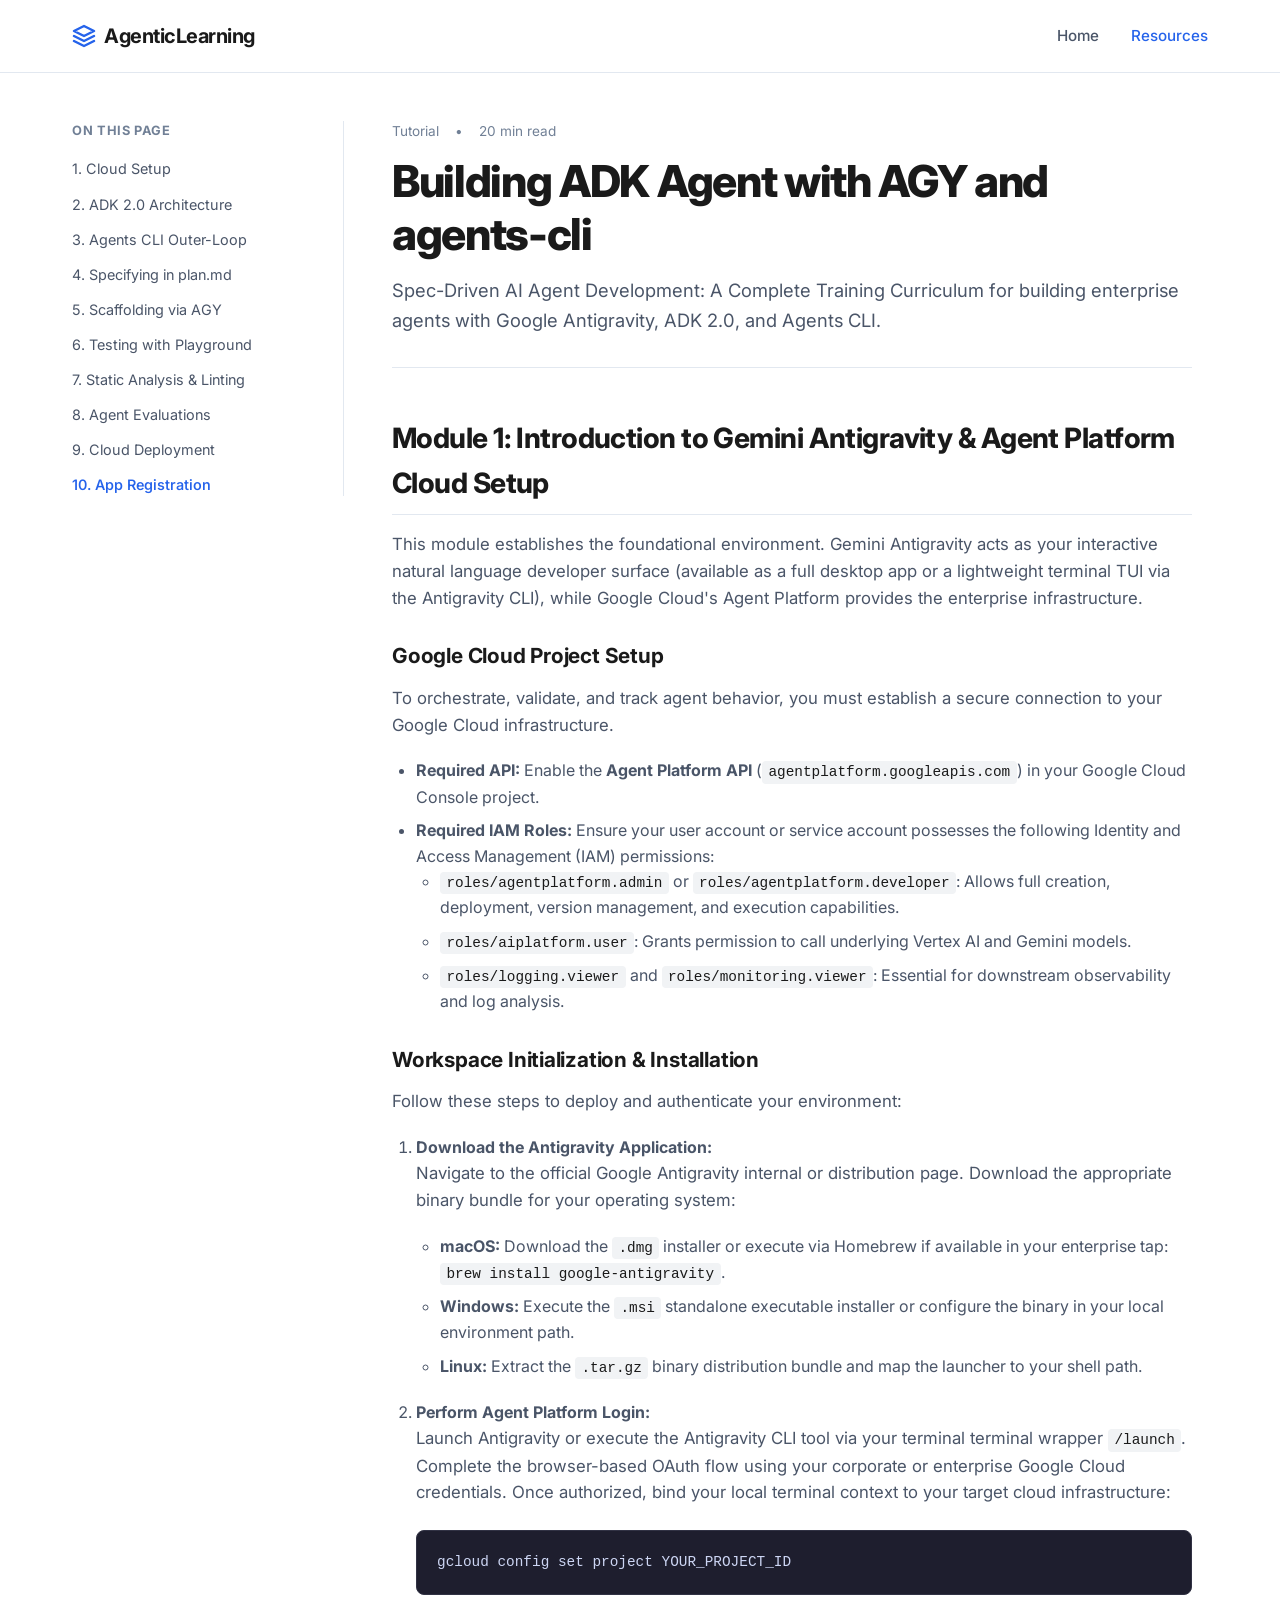
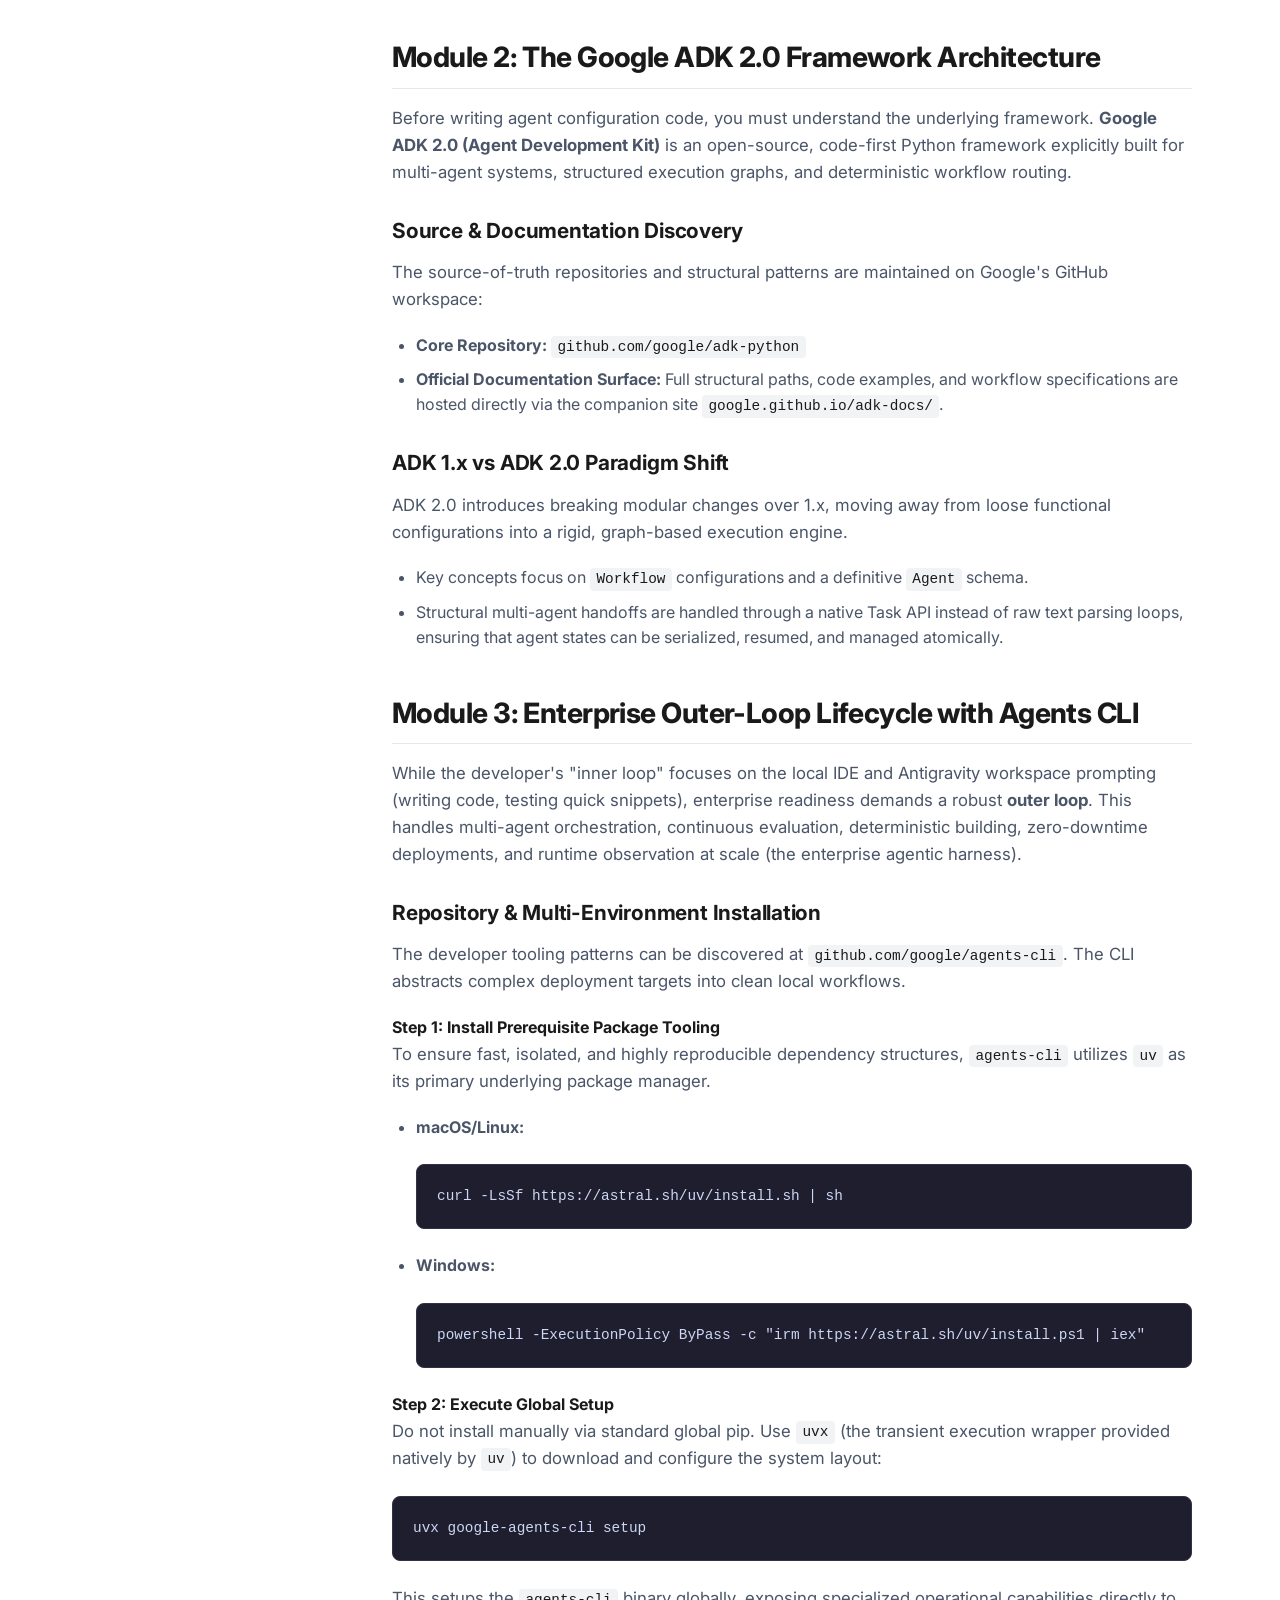
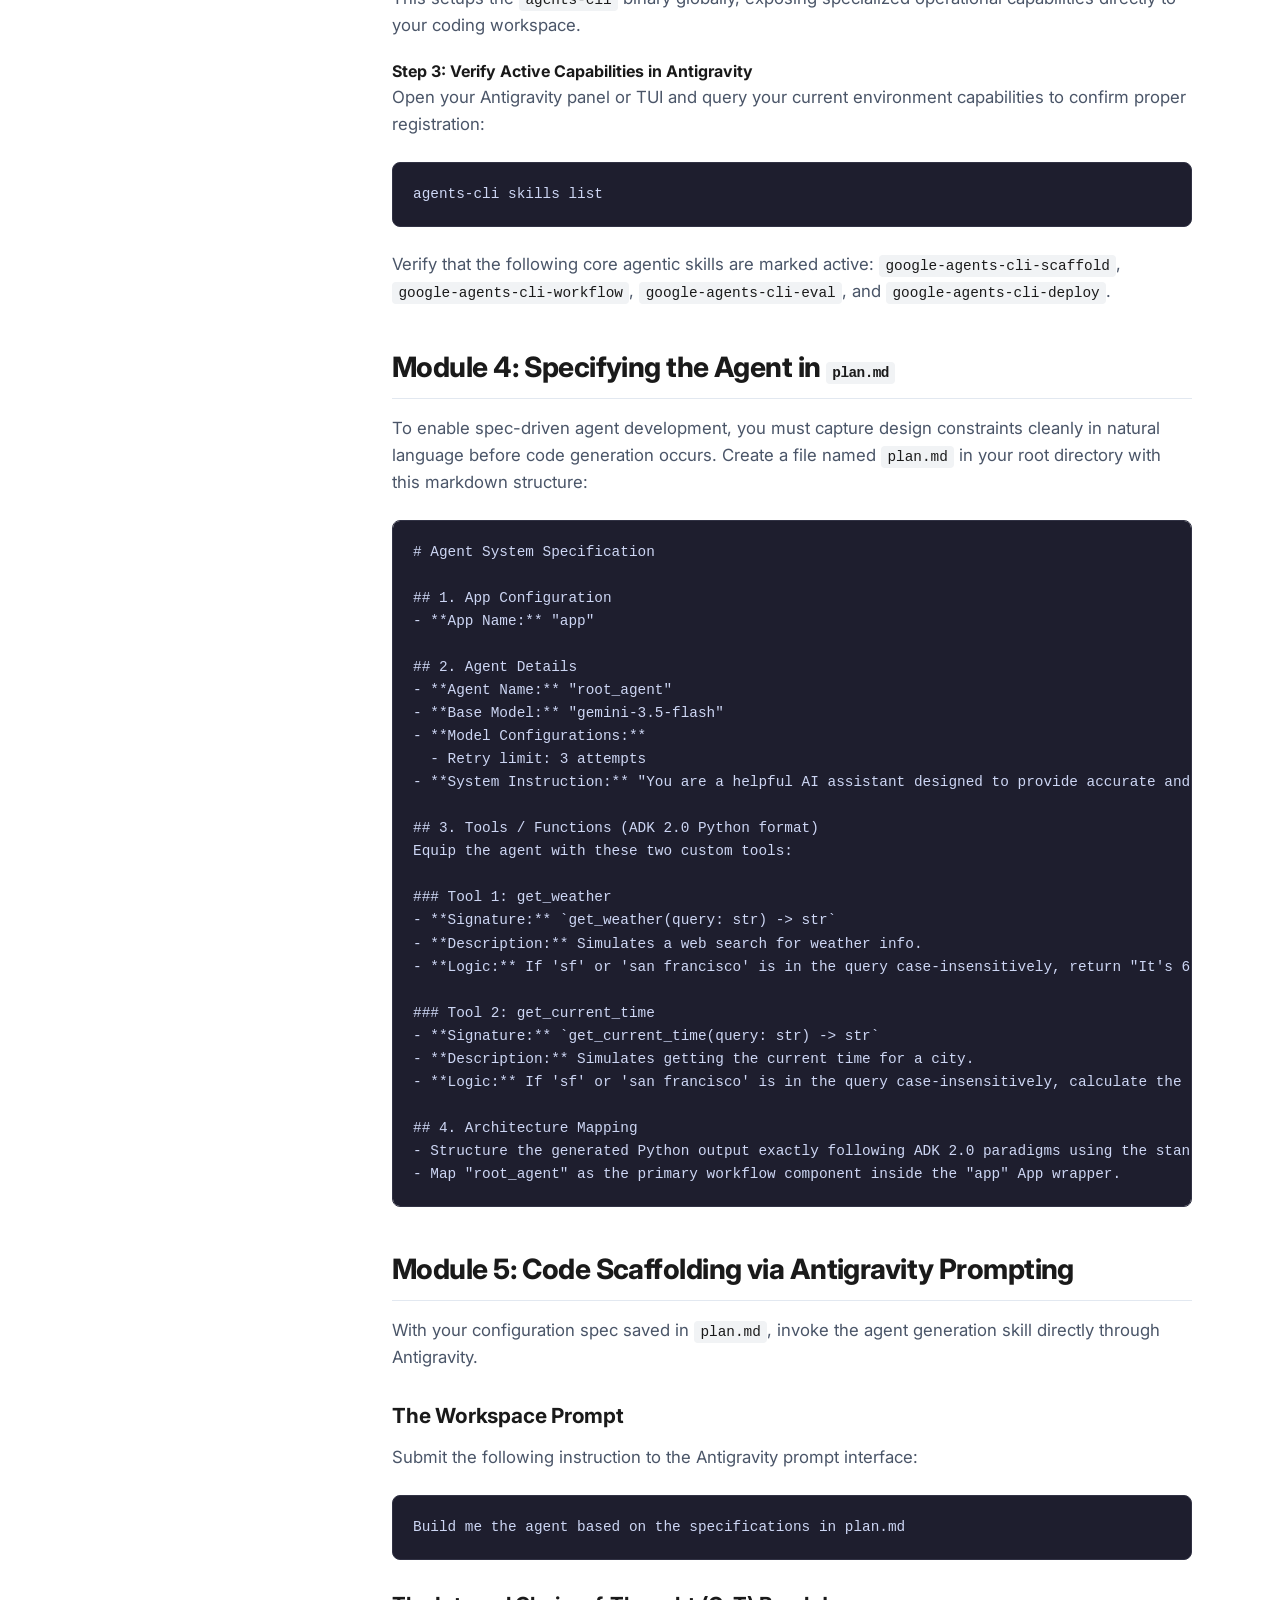
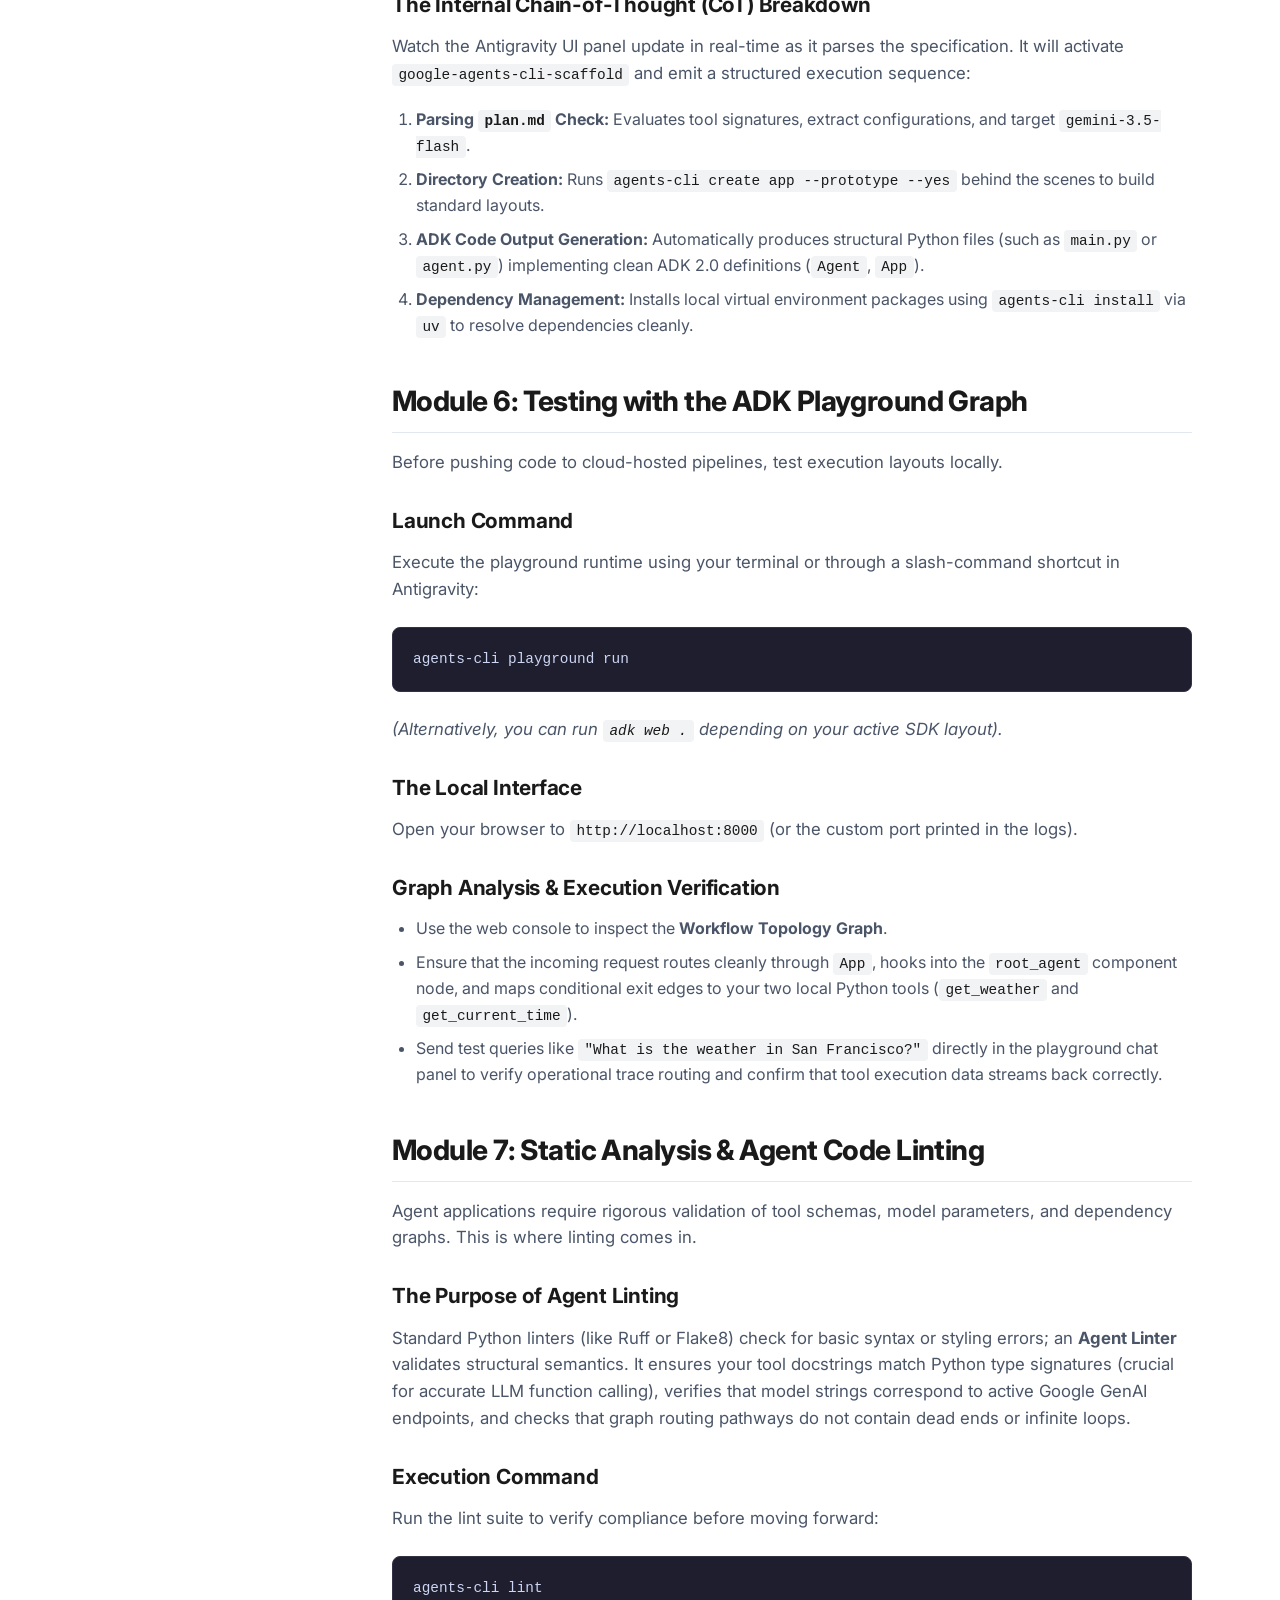
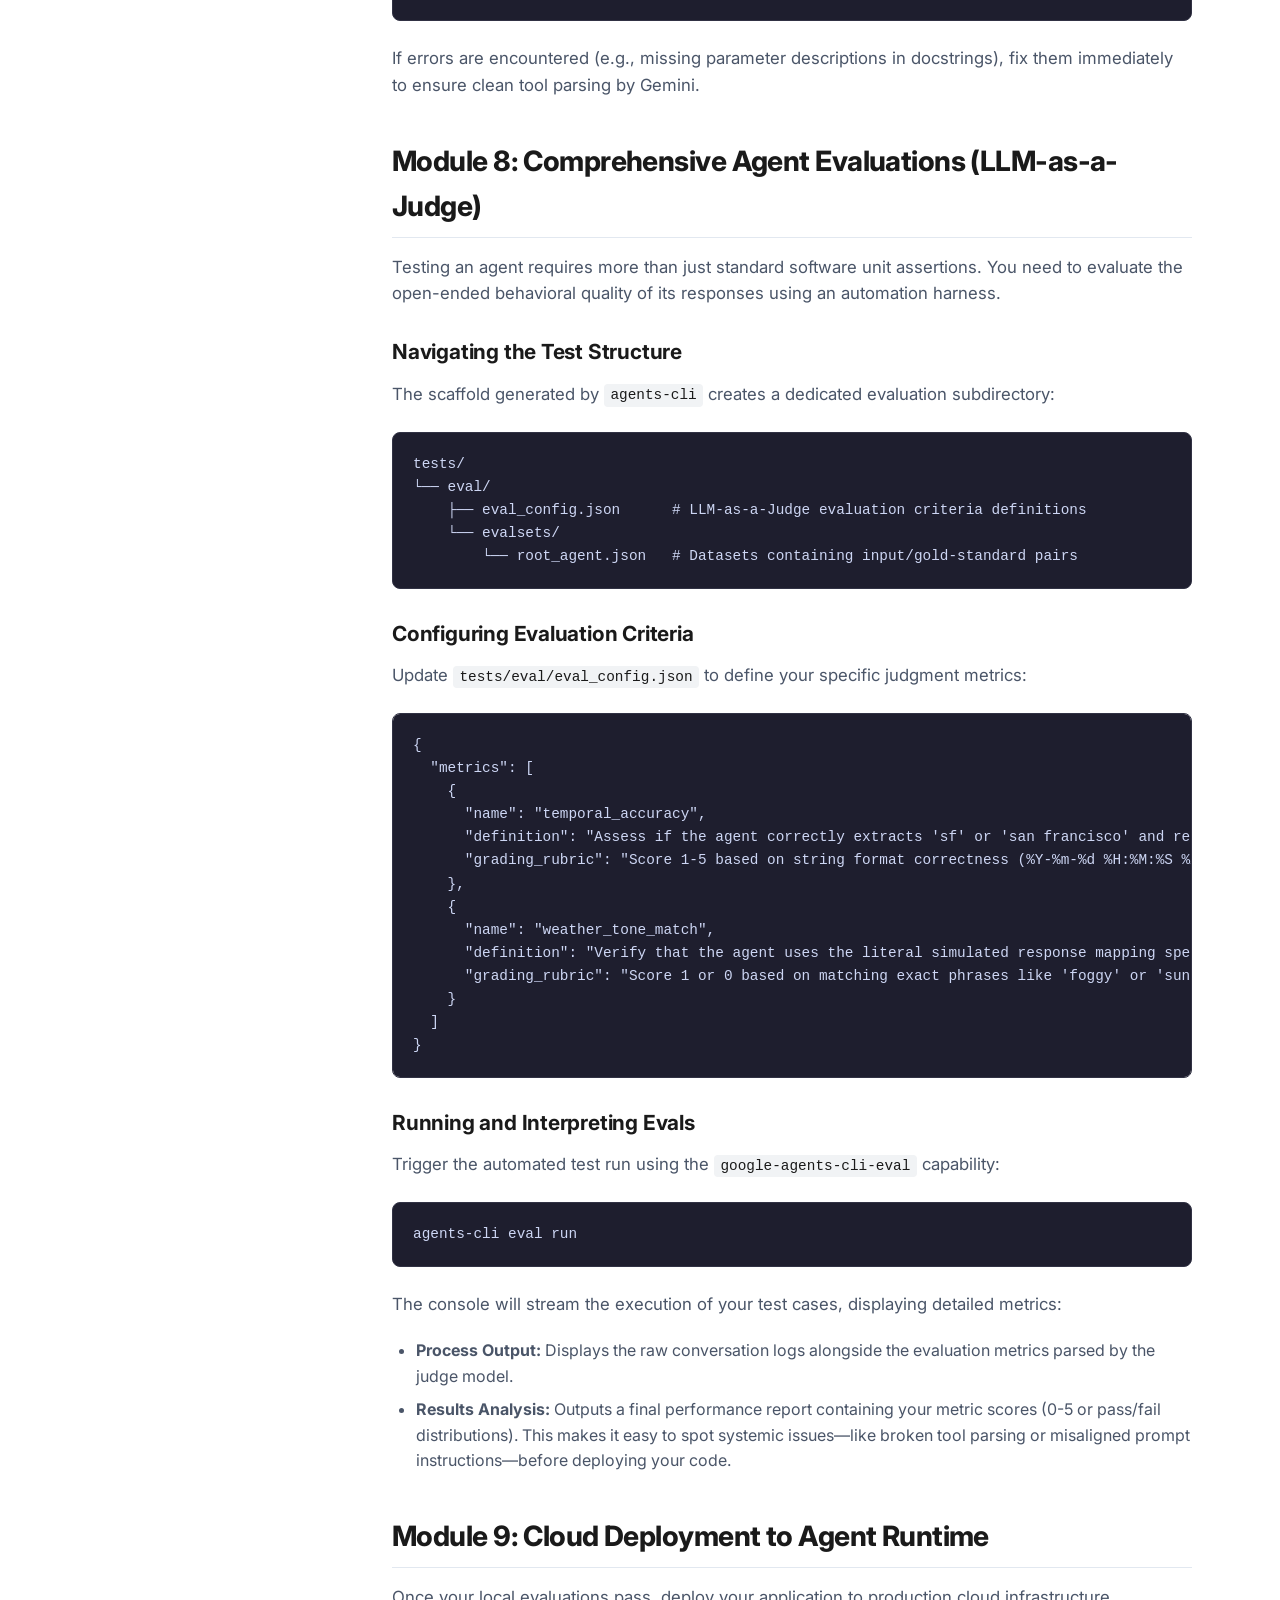
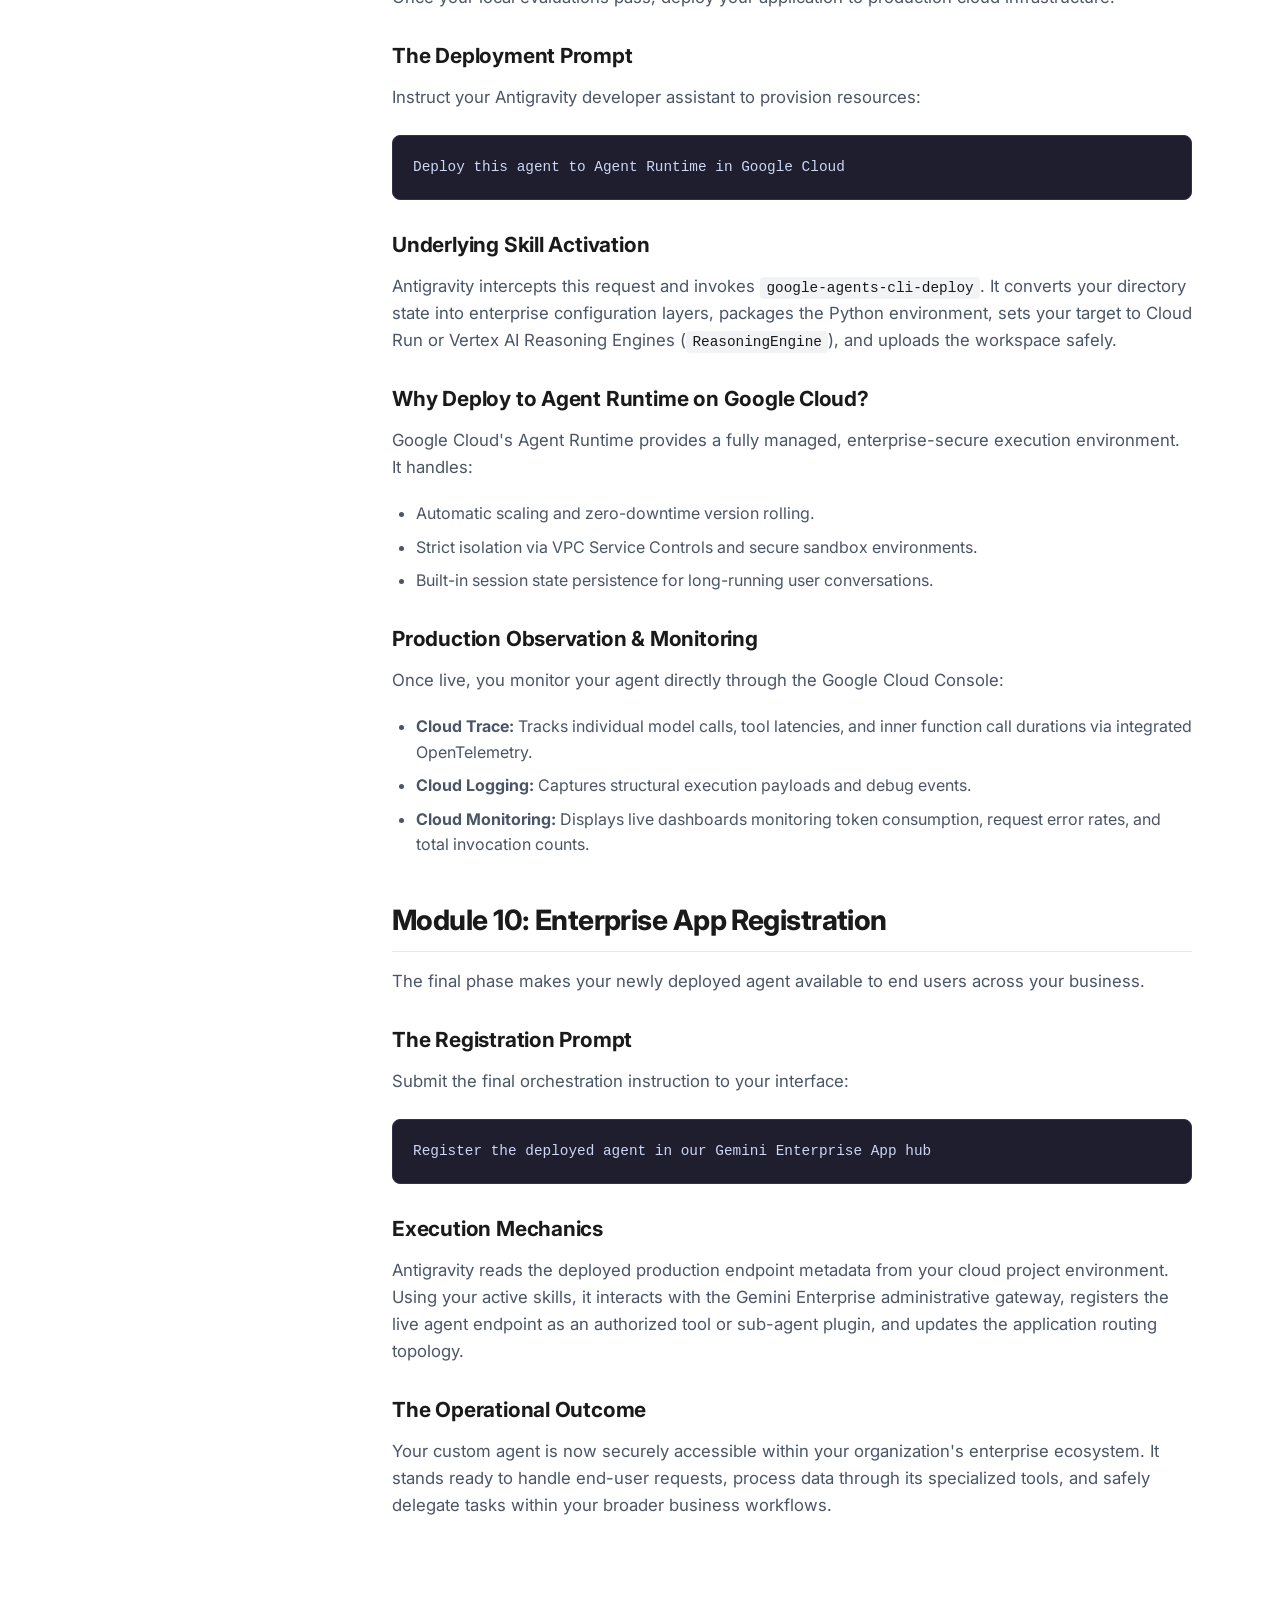
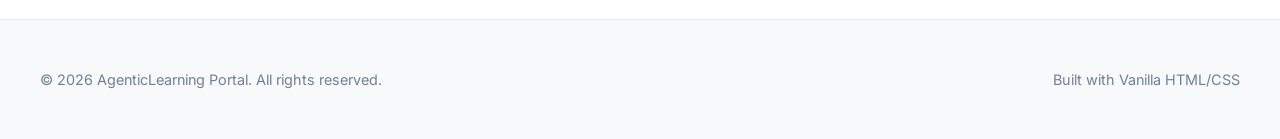
==== build-adk-agent-with-agy-and-agents-cli.html @ 2abc0bfd "Add Building ADK Agent tutorial resources and html page" ====
<!DOCTYPE html>
<html lang="en">
<head>
  <meta charset="UTF-8">
  <meta name="viewport" content="width=device-width, initial-scale=1.0">
  <title>Building ADK Agent with AGY and agents-cli | AgenticLearning</title>
  <meta name="description" content="A complete training curriculum on building enterprise agents with Google Antigravity, ADK 2.0, and Agents CLI.">
  
  <!-- Google Fonts: Inter -->
  <link rel="preconnect" href="https://fonts.googleapis.com">
  <link rel="preconnect" href="https://fonts.gstatic.com" crossorigin>
  <link href="https://fonts.googleapis.com/css2?family=Inter:wght@400;500;600;700;800&display=swap" rel="stylesheet">
  
  <!-- Custom CSS -->
  <link rel="stylesheet" href="style.css">
</head>
<body>

  <!-- Header / Navigation -->
  <header>
    <div class="nav-container">
      <a href="index.html" class="logo-link">
        <svg class="logo-icon" width="24" height="24" viewBox="0 0 24 24" fill="none" stroke="currentColor" stroke-width="2.5" stroke-linecap="round" stroke-linejoin="round">
          <polygon points="12 2 2 7 12 12 22 7 12 2"></polygon>
          <polyline points="2 17 12 22 22 17"></polyline>
          <polyline points="2 12 12 17 22 12"></polyline>
        </svg>
        <span>AgenticLearning</span>
      </a>
      <nav>
        <ul>
          <li><a href="index.html">Home</a></li>
          <li><a href="resources.html" class="active">Resources</a></li>
        </ul>
      </nav>
    </div>
  </header>

  <!-- Main Content -->
  <main>
    <div class="article-container">
      
      <!-- Table of Contents Sidebar -->
      <aside class="sidebar-toc">
        <div class="toc-title">On This Page</div>
        <ul>
          <li><a href="#module-1" class="active">1. Cloud Setup</a></li>
          <li><a href="#module-2">2. ADK 2.0 Architecture</a></li>
          <li><a href="#module-3">3. Agents CLI Outer-Loop</a></li>
          <li><a href="#module-4">4. Specifying in plan.md</a></li>
          <li><a href="#module-5">5. Scaffolding via AGY</a></li>
          <li><a href="#module-6">6. Testing with Playground</a></li>
          <li><a href="#module-7">7. Static Analysis & Linting</a></li>
          <li><a href="#module-8">8. Agent Evaluations</a></li>
          <li><a href="#module-9">9. Cloud Deployment</a></li>
          <li><a href="#module-10">10. App Registration</a></li>
        </ul>
      </aside>

      <!-- Article Content -->
      <article class="article-content">
        <header class="article-header">
          <div class="article-meta">
            <span>Tutorial</span>
            <span>&bull;</span>
            <span>20 min read</span>
          </div>
          <h1 class="article-title">Building ADK Agent with AGY and agents-cli</h1>
          <p class="article-desc">Spec-Driven AI Agent Development: A Complete Training Curriculum for building enterprise agents with Google Antigravity, ADK 2.0, and Agents CLI.</p>
        </header>

        <div class="article-body">
          <section id="module-1">
            <h2>Module 1: Introduction to Gemini Antigravity & Agent Platform Cloud Setup</h2>
            <p>This module establishes the foundational environment. Gemini Antigravity acts as your interactive natural language developer surface (available as a full desktop app or a lightweight terminal TUI via the Antigravity CLI), while Google Cloud's Agent Platform provides the enterprise infrastructure.</p>

            <h3>Google Cloud Project Setup</h3>
            <p>To orchestrate, validate, and track agent behavior, you must establish a secure connection to your Google Cloud infrastructure.</p>
            <ul>
              <li><strong>Required API:</strong> Enable the <strong>Agent Platform API</strong> (<code>agentplatform.googleapis.com</code>) in your Google Cloud Console project.</li>
              <li><strong>Required IAM Roles:</strong> Ensure your user account or service account possesses the following Identity and Access Management (IAM) permissions:
                <ul>
                  <li><code>roles/agentplatform.admin</code> or <code>roles/agentplatform.developer</code>: Allows full creation, deployment, version management, and execution capabilities.</li>
                  <li><code>roles/aiplatform.user</code>: Grants permission to call underlying Vertex AI and Gemini models.</li>
                  <li><code>roles/logging.viewer</code> and <code>roles/monitoring.viewer</code>: Essential for downstream observability and log analysis.</li>
                </ul>
              </li>
            </ul>

            <h3>Workspace Initialization & Installation</h3>
            <p>Follow these steps to deploy and authenticate your environment:</p>
            <ol>
              <li>
                <strong>Download the Antigravity Application:</strong>
                <p>Navigate to the official Google Antigravity internal or distribution page. Download the appropriate binary bundle for your operating system:</p>
                <ul>
                  <li><strong>macOS:</strong> Download the <code>.dmg</code> installer or execute via Homebrew if available in your enterprise tap: <code>brew install google-antigravity</code>.</li>
                  <li><strong>Windows:</strong> Execute the <code>.msi</code> standalone executable installer or configure the binary in your local environment path.</li>
                  <li><strong>Linux:</strong> Extract the <code>.tar.gz</code> binary distribution bundle and map the launcher to your shell path.</li>
                </ul>
              </li>
              <li>
                <strong>Perform Agent Platform Login:</strong>
                <p>Launch Antigravity or execute the Antigravity CLI tool via your terminal terminal wrapper <code>/launch</code>. Complete the browser-based OAuth flow using your corporate or enterprise Google Cloud credentials. Once authorized, bind your local terminal context to your target cloud infrastructure:</p>
                <pre><code>gcloud config set project YOUR_PROJECT_ID</code></pre>
              </li>
            </ol>
          </section>

          <section id="module-2">
            <h2>Module 2: The Google ADK 2.0 Framework Architecture</h2>
            <p>Before writing agent configuration code, you must understand the underlying framework. <strong>Google ADK 2.0 (Agent Development Kit)</strong> is an open-source, code-first Python framework explicitly built for multi-agent systems, structured execution graphs, and deterministic workflow routing.</p>

            <h3>Source & Documentation Discovery</h3>
            <p>The source-of-truth repositories and structural patterns are maintained on Google's GitHub workspace:</p>
            <ul>
              <li><strong>Core Repository:</strong> <code>github.com/google/adk-python</code></li>
              <li><strong>Official Documentation Surface:</strong> Full structural paths, code examples, and workflow specifications are hosted directly via the companion site <code>google.github.io/adk-docs/</code>.</li>
            </ul>

            <h3>ADK 1.x vs ADK 2.0 Paradigm Shift</h3>
            <p>ADK 2.0 introduces breaking modular changes over 1.x, moving away from loose functional configurations into a rigid, graph-based execution engine.</p>
            <ul>
              <li>Key concepts focus on <code>Workflow</code> configurations and a definitive <code>Agent</code> schema.</li>
              <li>Structural multi-agent handoffs are handled through a native Task API instead of raw text parsing loops, ensuring that agent states can be serialized, resumed, and managed atomically.</li>
            </ul>
          </section>

          <section id="module-3">
            <h2>Module 3: Enterprise Outer-Loop Lifecycle with Agents CLI</h2>
            <p>While the developer's "inner loop" focuses on the local IDE and Antigravity workspace prompting (writing code, testing quick snippets), enterprise readiness demands a robust <strong>outer loop</strong>. This handles multi-agent orchestration, continuous evaluation, deterministic building, zero-downtime deployments, and runtime observation at scale (the enterprise agentic harness).</p>

            <h3>Repository & Multi-Environment Installation</h3>
            <p>The developer tooling patterns can be discovered at <code>github.com/google/agents-cli</code>. The CLI abstracts complex deployment targets into clean local workflows.</p>

            <h4>Step 1: Install Prerequisite Package Tooling</h4>
            <p>To ensure fast, isolated, and highly reproducible dependency structures, <code>agents-cli</code> utilizes <code>uv</code> as its primary underlying package manager.</p>
            <ul>
              <li>
                <strong>macOS/Linux:</strong>
                <pre><code>curl -LsSf https://astral.sh/uv/install.sh | sh</code></pre>
              </li>
              <li>
                <strong>Windows:</strong>
                <pre><code>powershell -ExecutionPolicy ByPass -c "irm https://astral.sh/uv/install.ps1 | iex"</code></pre>
              </li>
            </ul>

            <h4>Step 2: Execute Global Setup</h4>
            <p>Do not install manually via standard global pip. Use <code>uvx</code> (the transient execution wrapper provided natively by <code>uv</code>) to download and configure the system layout:</p>
            <pre><code>uvx google-agents-cli setup</code></pre>
            <p>This setups the <code>agents-cli</code> binary globally, exposing specialized operational capabilities directly to your coding workspace.</p>

            <h4>Step 3: Verify Active Capabilities in Antigravity</h4>
            <p>Open your Antigravity panel or TUI and query your current environment capabilities to confirm proper registration:</p>
            <pre><code>agents-cli skills list</code></pre>
            <p>Verify that the following core agentic skills are marked active: <code>google-agents-cli-scaffold</code>, <code>google-agents-cli-workflow</code>, <code>google-agents-cli-eval</code>, and <code>google-agents-cli-deploy</code>.</p>
          </section>

          <section id="module-4">
            <h2>Module 4: Specifying the Agent in <code>plan.md</code></h2>
            <p>To enable spec-driven agent development, you must capture design constraints cleanly in natural language before code generation occurs. Create a file named <code>plan.md</code> in your root directory with this markdown structure:</p>

            <pre><code># Agent System Specification

## 1. App Configuration
- **App Name:** "app"

## 2. Agent Details
- **Agent Name:** "root_agent"
- **Base Model:** "gemini-3.5-flash"
- **Model Configurations:** 
  - Retry limit: 3 attempts
- **System Instruction:** "You are a helpful AI assistant designed to provide accurate and useful information."

## 3. Tools / Functions (ADK 2.0 Python format)
Equip the agent with these two custom tools:

### Tool 1: get_weather
- **Signature:** `get_weather(query: str) -> str`
- **Description:** Simulates a web search for weather info.
- **Logic:** If 'sf' or 'san francisco' is in the query case-insensitively, return "It's 60 degrees and foggy.", otherwise return "It's 90 degrees and sunny."

### Tool 2: get_current_time
- **Signature:** `get_current_time(query: str) -> str`
- **Description:** Simulates getting the current time for a city.
- **Logic:** If 'sf' or 'san francisco' is in the query case-insensitively, calculate the current time using the 'America/Los_Angeles' timezone and format it as '%Y-%m-%d %H:%M:%S %Z%z'. Otherwise, return "Sorry, I don't have timezone information for query: {query}."

## 4. Architecture Mapping
- Structure the generated Python output exactly following ADK 2.0 paradigms using the standard `from google.adk import Agent, App` structure.
- Map "root_agent" as the primary workflow component inside the "app" App wrapper.</code></pre>
          </section>

          <section id="module-5">
            <h2>Module 5: Code Scaffolding via Antigravity Prompting</h2>
            <p>With your configuration spec saved in <code>plan.md</code>, invoke the agent generation skill directly through Antigravity.</p>

            <h3>The Workspace Prompt</h3>
            <p>Submit the following instruction to the Antigravity prompt interface:</p>
            <pre><code>Build me the agent based on the specifications in plan.md</code></pre>

            <h3>The Internal Chain-of-Thought (CoT) Breakdown</h3>
            <p>Watch the Antigravity UI panel update in real-time as it parses the specification. It will activate <code>google-agents-cli-scaffold</code> and emit a structured execution sequence:</p>
            <ol>
              <li><strong>Parsing <code>plan.md</code> Check:</strong> Evaluates tool signatures, extract configurations, and target <code>gemini-3.5-flash</code>.</li>
              <li><strong>Directory Creation:</strong> Runs <code>agents-cli create app --prototype --yes</code> behind the scenes to build standard layouts.</li>
              <li><strong>ADK Code Output Generation:</strong> Automatically produces structural Python files (such as <code>main.py</code> or <code>agent.py</code>) implementing clean ADK 2.0 definitions (<code>Agent</code>, <code>App</code>).</li>
              <li><strong>Dependency Management:</strong> Installs local virtual environment packages using <code>agents-cli install</code> via <code>uv</code> to resolve dependencies cleanly.</li>
            </ol>
          </section>

          <section id="module-6">
            <h2>Module 6: Testing with the ADK Playground Graph</h2>
            <p>Before pushing code to cloud-hosted pipelines, test execution layouts locally.</p>

            <h3>Launch Command</h3>
            <p>Execute the playground runtime using your terminal or through a slash-command shortcut in Antigravity:</p>
            <pre><code>agents-cli playground run</code></pre>
            <p><em>(Alternatively, you can run <code>adk web .</code> depending on your active SDK layout).</em></p>

            <h3>The Local Interface</h3>
            <p>Open your browser to <code>http://localhost:8000</code> (or the custom port printed in the logs).</p>

            <h3>Graph Analysis & Execution Verification</h3>
            <ul>
              <li>Use the web console to inspect the <strong>Workflow Topology Graph</strong>.</li>
              <li>Ensure that the incoming request routes cleanly through <code>App</code>, hooks into the <code>root_agent</code> component node, and maps conditional exit edges to your two local Python tools (<code>get_weather</code> and <code>get_current_time</code>).</li>
              <li>Send test queries like <code>"What is the weather in San Francisco?"</code> directly in the playground chat panel to verify operational trace routing and confirm that tool execution data streams back correctly.</li>
            </ul>
          </section>

          <section id="module-7">
            <h2>Module 7: Static Analysis & Agent Code Linting</h2>
            <p>Agent applications require rigorous validation of tool schemas, model parameters, and dependency graphs. This is where linting comes in.</p>

            <h3>The Purpose of Agent Linting</h3>
            <p>Standard Python linters (like Ruff or Flake8) check for basic syntax or styling errors; an <strong>Agent Linter</strong> validates structural semantics. It ensures your tool docstrings match Python type signatures (crucial for accurate LLM function calling), verifies that model strings correspond to active Google GenAI endpoints, and checks that graph routing pathways do not contain dead ends or infinite loops.</p>

            <h3>Execution Command</h3>
            <p>Run the lint suite to verify compliance before moving forward:</p>
            <pre><code>agents-cli lint</code></pre>
            <p>If errors are encountered (e.g., missing parameter descriptions in docstrings), fix them immediately to ensure clean tool parsing by Gemini.</p>
          </section>

          <section id="module-8">
            <h2>Module 8: Comprehensive Agent Evaluations (LLM-as-a-Judge)</h2>
            <p>Testing an agent requires more than just standard software unit assertions. You need to evaluate the open-ended behavioral quality of its responses using an automation harness.</p>

            <h3>Navigating the Test Structure</h3>
            <p>The scaffold generated by <code>agents-cli</code> creates a dedicated evaluation subdirectory:</p>
            <pre><code>tests/
└── eval/
    ├── eval_config.json      # LLM-as-a-Judge evaluation criteria definitions
    └── evalsets/
        └── root_agent.json   # Datasets containing input/gold-standard pairs</code></pre>

            <h3>Configuring Evaluation Criteria</h3>
            <p>Update <code>tests/eval/eval_config.json</code> to define your specific judgment metrics:</p>
            <pre><code>{
  "metrics": [
    {
      "name": "temporal_accuracy",
      "definition": "Assess if the agent correctly extracts 'sf' or 'san francisco' and responds with the formatted timestamp containing PST/PDT indicators.",
      "grading_rubric": "Score 1-5 based on string format correctness (%Y-%m-%d %H:%M:%S %Z%z)."
    },
    {
      "name": "weather_tone_match",
      "definition": "Verify that the agent uses the literal simulated response mapping specified in the rules without hallucinating complex external forecasts.",
      "grading_rubric": "Score 1 or 0 based on matching exact phrases like 'foggy' or 'sunny'."
    }
  ]
}</code></pre>

            <h3>Running and Interpreting Evals</h3>
            <p>Trigger the automated test run using the <code>google-agents-cli-eval</code> capability:</p>
            <pre><code>agents-cli eval run</code></pre>
            <p>The console will stream the execution of your test cases, displaying detailed metrics:</p>
            <ul>
              <li><strong>Process Output:</strong> Displays the raw conversation logs alongside the evaluation metrics parsed by the judge model.</li>
              <li><strong>Results Analysis:</strong> Outputs a final performance report containing your metric scores (0-5 or pass/fail distributions). This makes it easy to spot systemic issues—like broken tool parsing or misaligned prompt instructions—before deploying your code.</li>
            </ul>
          </section>

          <section id="module-9">
            <h2>Module 9: Cloud Deployment to Agent Runtime</h2>
            <p>Once your local evaluations pass, deploy your application to production cloud infrastructure.</p>

            <h3>The Deployment Prompt</h3>
            <p>Instruct your Antigravity developer assistant to provision resources:</p>
            <pre><code>Deploy this agent to Agent Runtime in Google Cloud</code></pre>

            <h3>Underlying Skill Activation</h3>
            <p>Antigravity intercepts this request and invokes <code>google-agents-cli-deploy</code>. It converts your directory state into enterprise configuration layers, packages the Python environment, sets your target to Cloud Run or Vertex AI Reasoning Engines (<code>ReasoningEngine</code>), and uploads the workspace safely.</p>

            <h3>Why Deploy to Agent Runtime on Google Cloud?</h3>
            <p>Google Cloud's Agent Runtime provides a fully managed, enterprise-secure execution environment. It handles:</p>
            <ul>
              <li>Automatic scaling and zero-downtime version rolling.</li>
              <li>Strict isolation via VPC Service Controls and secure sandbox environments.</li>
              <li>Built-in session state persistence for long-running user conversations.</li>
            </ul>

            <h3>Production Observation & Monitoring</h3>
            <p>Once live, you monitor your agent directly through the Google Cloud Console:</p>
            <ul>
              <li><strong>Cloud Trace:</strong> Tracks individual model calls, tool latencies, and inner function call durations via integrated OpenTelemetry.</li>
              <li><strong>Cloud Logging:</strong> Captures structural execution payloads and debug events.</li>
              <li><strong>Cloud Monitoring:</strong> Displays live dashboards monitoring token consumption, request error rates, and total invocation counts.</li>
            </ul>
          </section>

          <section id="module-10">
            <h2>Module 10: Enterprise App Registration</h2>
            <p>The final phase makes your newly deployed agent available to end users across your business.</p>

            <h3>The Registration Prompt</h3>
            <p>Submit the final orchestration instruction to your interface:</p>
            <pre><code>Register the deployed agent in our Gemini Enterprise App hub</code></pre>

            <h3>Execution Mechanics</h3>
            <p>Antigravity reads the deployed production endpoint metadata from your cloud project environment. Using your active skills, it interacts with the Gemini Enterprise administrative gateway, registers the live agent endpoint as an authorized tool or sub-agent plugin, and updates the application routing topology.</p>

            <h3>The Operational Outcome</h3>
            <p>Your custom agent is now securely accessible within your organization's enterprise ecosystem. It stands ready to handle end-user requests, process data through its specialized tools, and safely delegate tasks within your broader business workflows.</p>
          </section>
        </div>
      </article>

    </div>
  </main>

  <!-- Footer -->
  <footer>
    <div class="footer-container">
      <p>&copy; 2026 AgenticLearning Portal. All rights reserved.</p>
      <p>Built with Vanilla HTML/CSS</p>
    </div>
  </footer>

  <script>
    // Simple active link tracker for TOC
    window.addEventListener('DOMContentLoaded', () => {
      const observer = new IntersectionObserver(entries => {
        entries.forEach(entry => {
          const id = entry.target.getAttribute('id');
          if (entry.intersectionRatio > 0) {
            document.querySelectorAll('.sidebar-toc a').forEach(a => {
              a.classList.remove('active');
            });
            const activeLink = document.querySelector(`.sidebar-toc a[href="#${id}"]`);
            if (activeLink) activeLink.classList.add('active');
          }
        });
      }, {
        rootMargin: '-20% 0px -60% 0px'
      });

      // Track all sections that have an id
      document.querySelectorAll('.article-body section').forEach(section => {
        observer.observe(section);
      });
    });
  </script>

</body>
</html>
---- style.css ----
/* Reset and variables */
:root {
  --font-family: 'Inter', system-ui, -apple-system, BlinkMacSystemFont, "Segoe UI", Roboto, "Helvetica Neue", Arial, sans-serif;
  --bg-primary: #ffffff;
  --bg-secondary: #f8f9fa;
  --bg-tertiary: #f1f3f5;
  --text-primary: #1a1a1a;
  --text-secondary: #4a5568;
  --text-muted: #718096;
  --accent-color: #2563eb;
  --accent-hover: #1d4ed8;
  --border-color: #e2e8f0;
  --border-dark: #cbd5e1;
  --shadow-sm: 0 1px 2px 0 rgba(0, 0, 0, 0.05);
  --shadow-md: 0 4px 6px -1px rgba(0, 0, 0, 0.1), 0 2px 4px -1px rgba(0, 0, 0, 0.06);
  --max-width: 1200px;
  --border-radius: 8px;
  --transition: all 0.2s cubic-bezier(0.4, 0, 0.2, 1);
}

* {
  box-sizing: border-box;
  margin: 0;
  padding: 0;
}

body {
  font-family: var(--font-family);
  background-color: var(--bg-primary);
  color: var(--text-primary);
  line-height: 1.6;
  -webkit-font-smoothing: antialiased;
  -moz-osx-font-smoothing: grayscale;
}

/* Layout */
header {
  border-bottom: 1px solid var(--border-color);
  position: sticky;
  top: 0;
  background-color: rgba(255, 255, 255, 0.9);
  backdrop-filter: blur(8px);
  z-index: 100;
}

.nav-container {
  max-width: var(--max-width);
  margin: 0 auto;
  padding: 1.25rem 2rem;
  display: flex;
  justify-content: space-between;
  align-items: center;
}

.logo-link {
  font-weight: 700;
  font-size: 1.25rem;
  color: var(--text-primary);
  text-decoration: none;
  display: flex;
  align-items: center;
  gap: 0.5rem;
  letter-spacing: -0.025em;
}

.logo-icon {
  color: var(--accent-color);
}

nav ul {
  display: flex;
  list-style: none;
  gap: 2rem;
}

nav a {
  text-decoration: none;
  color: var(--text-secondary);
  font-weight: 500;
  font-size: 0.95rem;
  transition: var(--transition);
}

nav a:hover, nav a.active {
  color: var(--accent-color);
}

main {
  max-width: var(--max-width);
  margin: 0 auto;
  padding: 3rem 2rem 5rem 2rem;
}

footer {
  border-top: 1px solid var(--border-color);
  background-color: var(--bg-secondary);
  padding: 3rem 2rem;
  margin-top: auto;
}

.footer-container {
  max-width: var(--max-width);
  margin: 0 auto;
  display: flex;
  justify-content: space-between;
  align-items: center;
  flex-wrap: wrap;
  gap: 1.5rem;
  color: var(--text-muted);
  font-size: 0.9rem;
}

/* Buttons */
.btn {
  display: inline-flex;
  align-items: center;
  justify-content: center;
  padding: 0.75rem 1.5rem;
  border-radius: var(--border-radius);
  font-weight: 550;
  text-decoration: none;
  font-size: 0.95rem;
  transition: var(--transition);
  cursor: pointer;
  border: 1px solid transparent;
}

.btn-primary {
  background-color: var(--accent-color);
  color: #ffffff;
}

.btn-primary:hover {
  background-color: var(--accent-hover);
}

.btn-secondary {
  background-color: var(--bg-primary);
  border-color: var(--border-color);
  color: var(--text-secondary);
}

.btn-secondary:hover {
  background-color: var(--bg-secondary);
  color: var(--text-primary);
  border-color: var(--border-dark);
}

/* Hero Section */
.hero {
  display: grid;
  grid-template-columns: 1fr 1fr;
  align-items: center;
  gap: 4rem;
  padding: 2rem 0 4rem 0;
}

.hero-content h1 {
  font-size: 3.5rem;
  font-weight: 800;
  line-height: 1.15;
  margin-bottom: 1.5rem;
  letter-spacing: -0.04em;
  color: var(--text-primary);
}

.hero-content p {
  font-size: 1.2rem;
  color: var(--text-secondary);
  margin-bottom: 2rem;
  line-height: 1.7;
}

.hero-buttons {
  display: flex;
  gap: 1rem;
}

.hero-image-container {
  display: flex;
  justify-content: center;
  align-items: center;
}

.hero-image {
  width: 100%;
  max-width: 550px;
  height: auto;
  border-radius: var(--border-radius);
  border: 1px solid var(--border-color);
  box-shadow: var(--shadow-md);
}

/* Sections & Grids */
.section-title {
  font-size: 1.75rem;
  font-weight: 750;
  margin-bottom: 2rem;
  letter-spacing: -0.03em;
  position: relative;
  display: inline-block;
}

.grid-cards {
  display: grid;
  grid-template-columns: repeat(auto-fill, minmax(320px, 1fr));
  gap: 2rem;
  margin-bottom: 4rem;
}

.card {
  background-color: var(--bg-primary);
  border: 1px solid var(--border-color);
  border-radius: var(--border-radius);
  padding: 2rem;
  text-decoration: none;
  color: inherit;
  transition: var(--transition);
  display: flex;
  flex-direction: column;
  height: 100%;
}

.card:hover {
  transform: translateY(-2px);
  border-color: var(--border-dark);
  box-shadow: var(--shadow-sm);
}

.card-tag {
  align-self: flex-start;
  font-size: 0.75rem;
  font-weight: 600;
  text-transform: uppercase;
  letter-spacing: 0.05em;
  color: var(--accent-color);
  margin-bottom: 0.75rem;
}

.card h3 {
  font-size: 1.3rem;
  font-weight: 700;
  margin-bottom: 0.75rem;
  letter-spacing: -0.02em;
}

.card p {
  color: var(--text-secondary);
  font-size: 0.95rem;
  line-height: 1.6;
  margin-bottom: 1.5rem;
  flex-grow: 1;
}

.card-link {
  font-weight: 600;
  font-size: 0.9rem;
  color: var(--accent-color);
  display: flex;
  align-items: center;
  gap: 0.25rem;
}

/* Article / Documentation Layout */
.article-container {
  display: grid;
  grid-template-columns: 1fr 3fr;
  gap: 3rem;
  align-items: start;
}

.sidebar-toc {
  position: sticky;
  top: 6rem;
  border-right: 1px solid var(--border-color);
  padding-right: 1.5rem;
  max-height: calc(100vh - 8rem);
  overflow-y: auto;
}

.toc-title {
  font-size: 0.8rem;
  font-weight: 700;
  text-transform: uppercase;
  letter-spacing: 0.05em;
  color: var(--text-muted);
  margin-bottom: 1rem;
}

.sidebar-toc ul {
  list-style: none;
  display: flex;
  flex-direction: column;
  gap: 0.75rem;
}

.sidebar-toc a {
  text-decoration: none;
  color: var(--text-secondary);
  font-size: 0.9rem;
  transition: var(--transition);
  display: block;
}

.sidebar-toc a:hover, .sidebar-toc a.active {
  color: var(--accent-color);
  font-weight: 550;
}

.article-content {
  max-width: 800px;
}

.article-header {
  margin-bottom: 3rem;
  border-bottom: 1px solid var(--border-color);
  padding-bottom: 2rem;
}

.article-meta {
  font-size: 0.85rem;
  color: var(--text-muted);
  margin-bottom: 0.75rem;
  display: flex;
  gap: 1rem;
}

.article-title {
  font-size: 2.75rem;
  font-weight: 800;
  line-height: 1.2;
  margin-bottom: 1rem;
  letter-spacing: -0.03em;
}

.article-desc {
  font-size: 1.15rem;
  color: var(--text-secondary);
  line-height: 1.6;
}

.article-body h2 {
  font-size: 1.75rem;
  font-weight: 750;
  margin-top: 2.5rem;
  margin-bottom: 1rem;
  letter-spacing: -0.02em;
  border-bottom: 1px solid var(--border-color);
  padding-bottom: 0.5rem;
}

.article-body h3 {
  font-size: 1.3rem;
  font-weight: 700;
  margin-top: 1.75rem;
  margin-bottom: 0.75rem;
  letter-spacing: -0.01em;
}

.article-body p {
  margin-bottom: 1.25rem;
  font-size: 1.05rem;
  color: var(--text-secondary);
}

.article-body ul, .article-body ol {
  margin-bottom: 1.25rem;
  padding-left: 1.5rem;
  color: var(--text-secondary);
}

.article-body li {
  margin-bottom: 0.5rem;
}

/* Callout blocks */
.callout {
  border-left: 4px solid var(--accent-color);
  background-color: var(--bg-secondary);
  padding: 1.25rem 1.5rem;
  border-radius: 0 var(--border-radius) var(--border-radius) 0;
  margin: 1.5rem 0;
}

.callout-title {
  font-weight: 700;
  font-size: 0.95rem;
  margin-bottom: 0.25rem;
  display: flex;
  align-items: center;
  gap: 0.5rem;
}

.callout-info {
  border-color: #3b82f6;
  background-color: #eff6ff;
}
.callout-info .callout-title {
  color: #1d4ed8;
}

.callout-warning {
  border-color: #f59e0b;
  background-color: #fffbeb;
}
.callout-warning .callout-title {
  color: #b45309;
}

.callout-tip {
  border-color: #10b981;
  background-color: #ecfdf5;
}
.callout-tip .callout-title {
  color: #047857;
}

.callout p {
  margin-bottom: 0;
  font-size: 0.95rem;
  color: inherit;
}

/* Code Syntax Styling */
pre {
  background-color: #1e1e2e;
  border-radius: var(--border-radius);
  padding: 1.25rem;
  overflow-x: auto;
  margin: 1.5rem 0;
  border: 1px solid #313244;
}

code {
  font-family: ui-monospace, SFMono-Regular, Menlo, Monaco, Consolas, "Liberation Mono", "Courier New", monospace;
  font-size: 0.9rem;
}

pre code {
  color: #cdd6f4;
  background-color: transparent;
  padding: 0;
  border-radius: 0;
}

:not(pre) > code {
  background-color: var(--bg-tertiary);
  color: var(--text-primary);
  padding: 0.2rem 0.4rem;
  border-radius: 4px;
}

/* Code syntax coloring (basic) */
.token-comment { color: #6c7086; }
.token-keyword { color: #cba6f7; }
.token-string { color: #a6e3a1; }
.token-function { color: #89b4fa; }
.token-number { color: #fab387; }

/* Responsive adjustments */
@media (max-width: 900px) {
  .hero {
    grid-template-columns: 1fr;
    text-align: center;
    gap: 2rem;
  }
  
  .hero-buttons {
    justify-content: center;
  }
  
  .featured-grid {
    grid-template-columns: 1fr;
    gap: 2rem;
  }
  
  .article-container {
    grid-template-columns: 1fr;
  }
  
  .sidebar-toc {
    display: none; /* Hide TOC on smaller screens, or could make it expandable */
  }
}
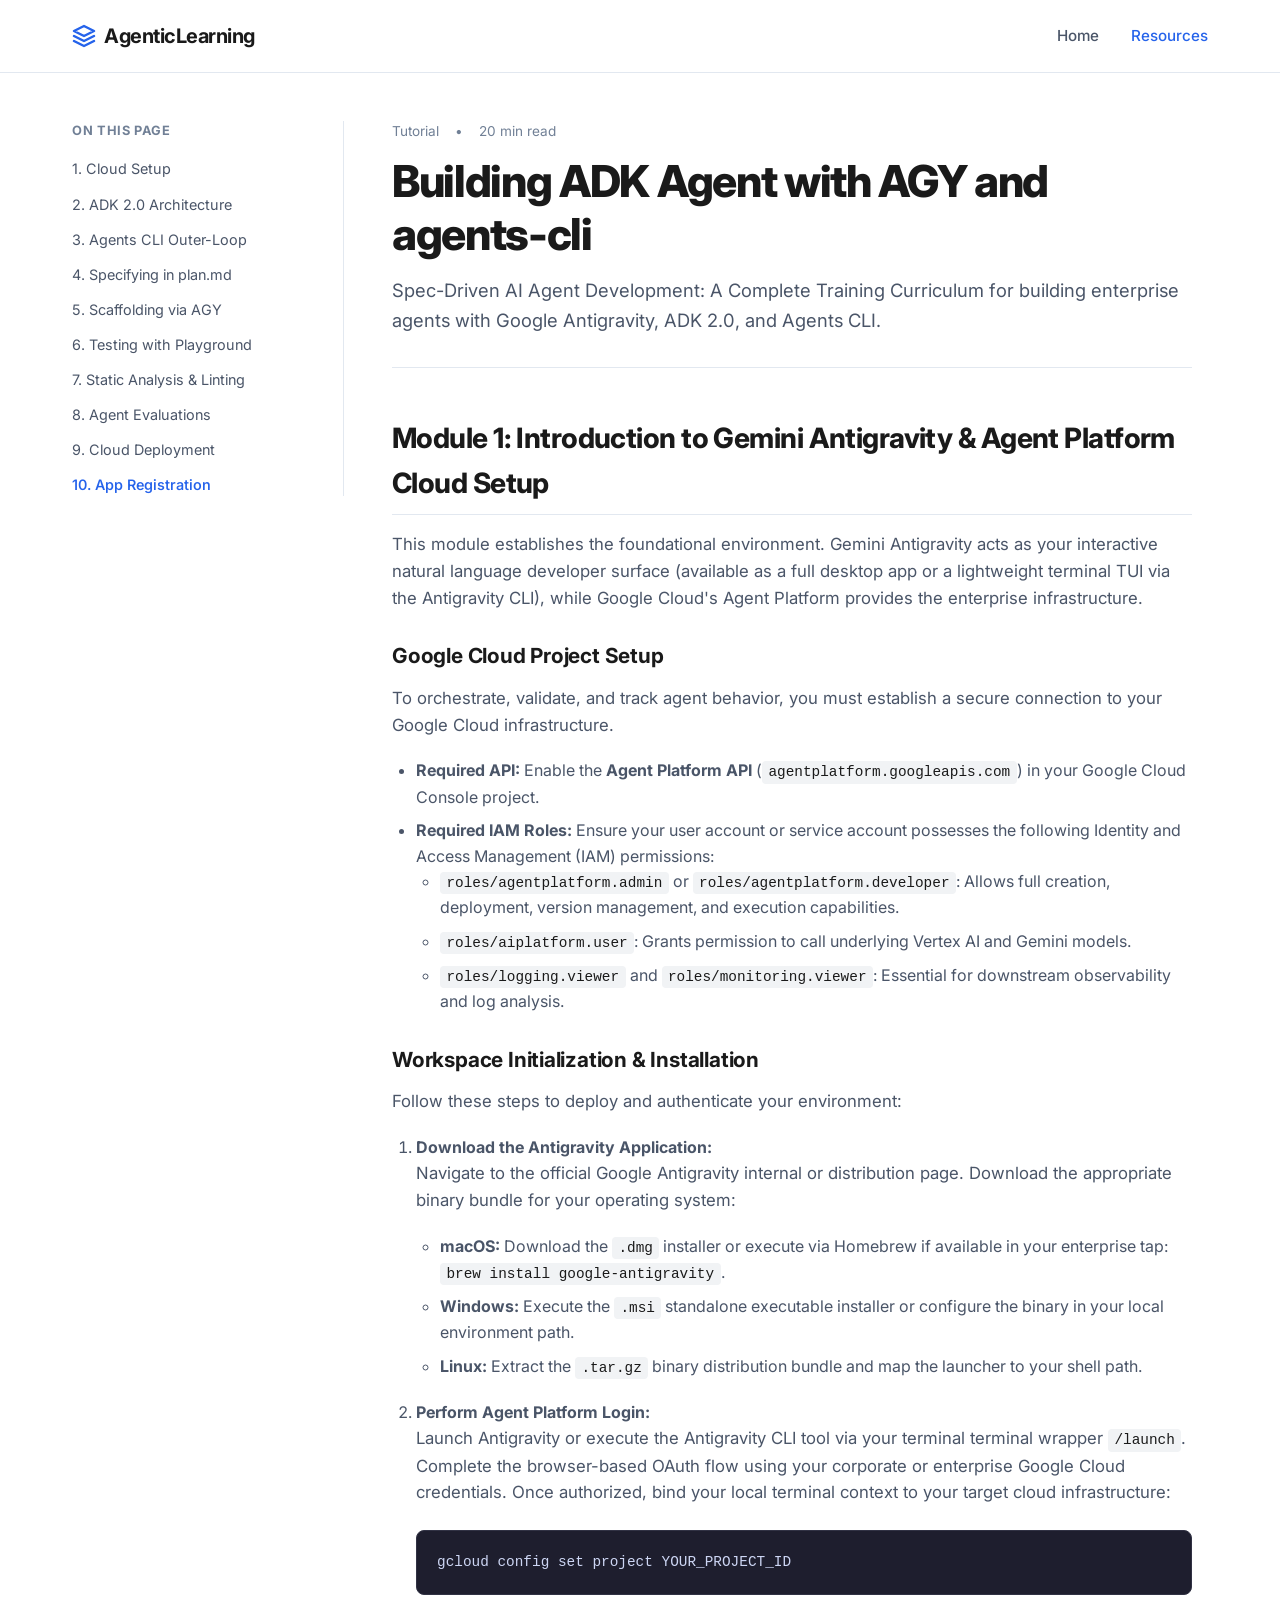
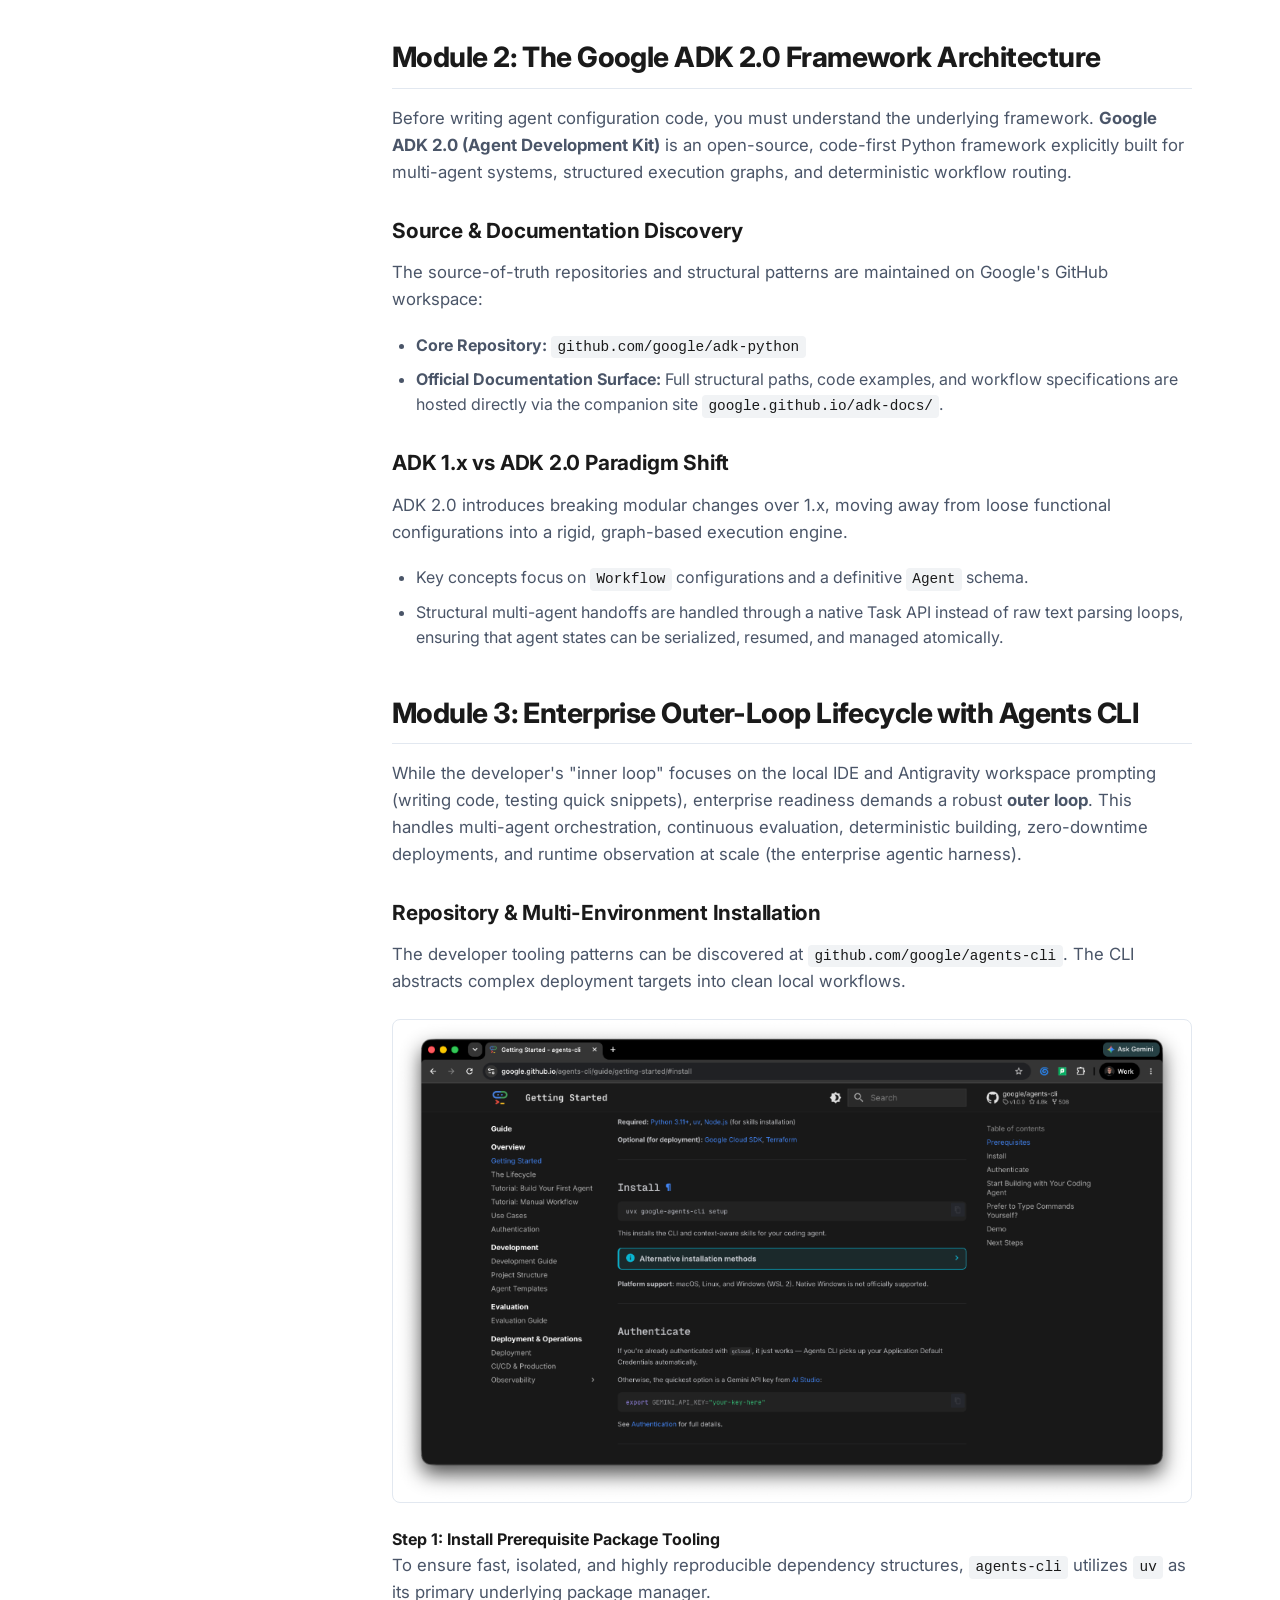
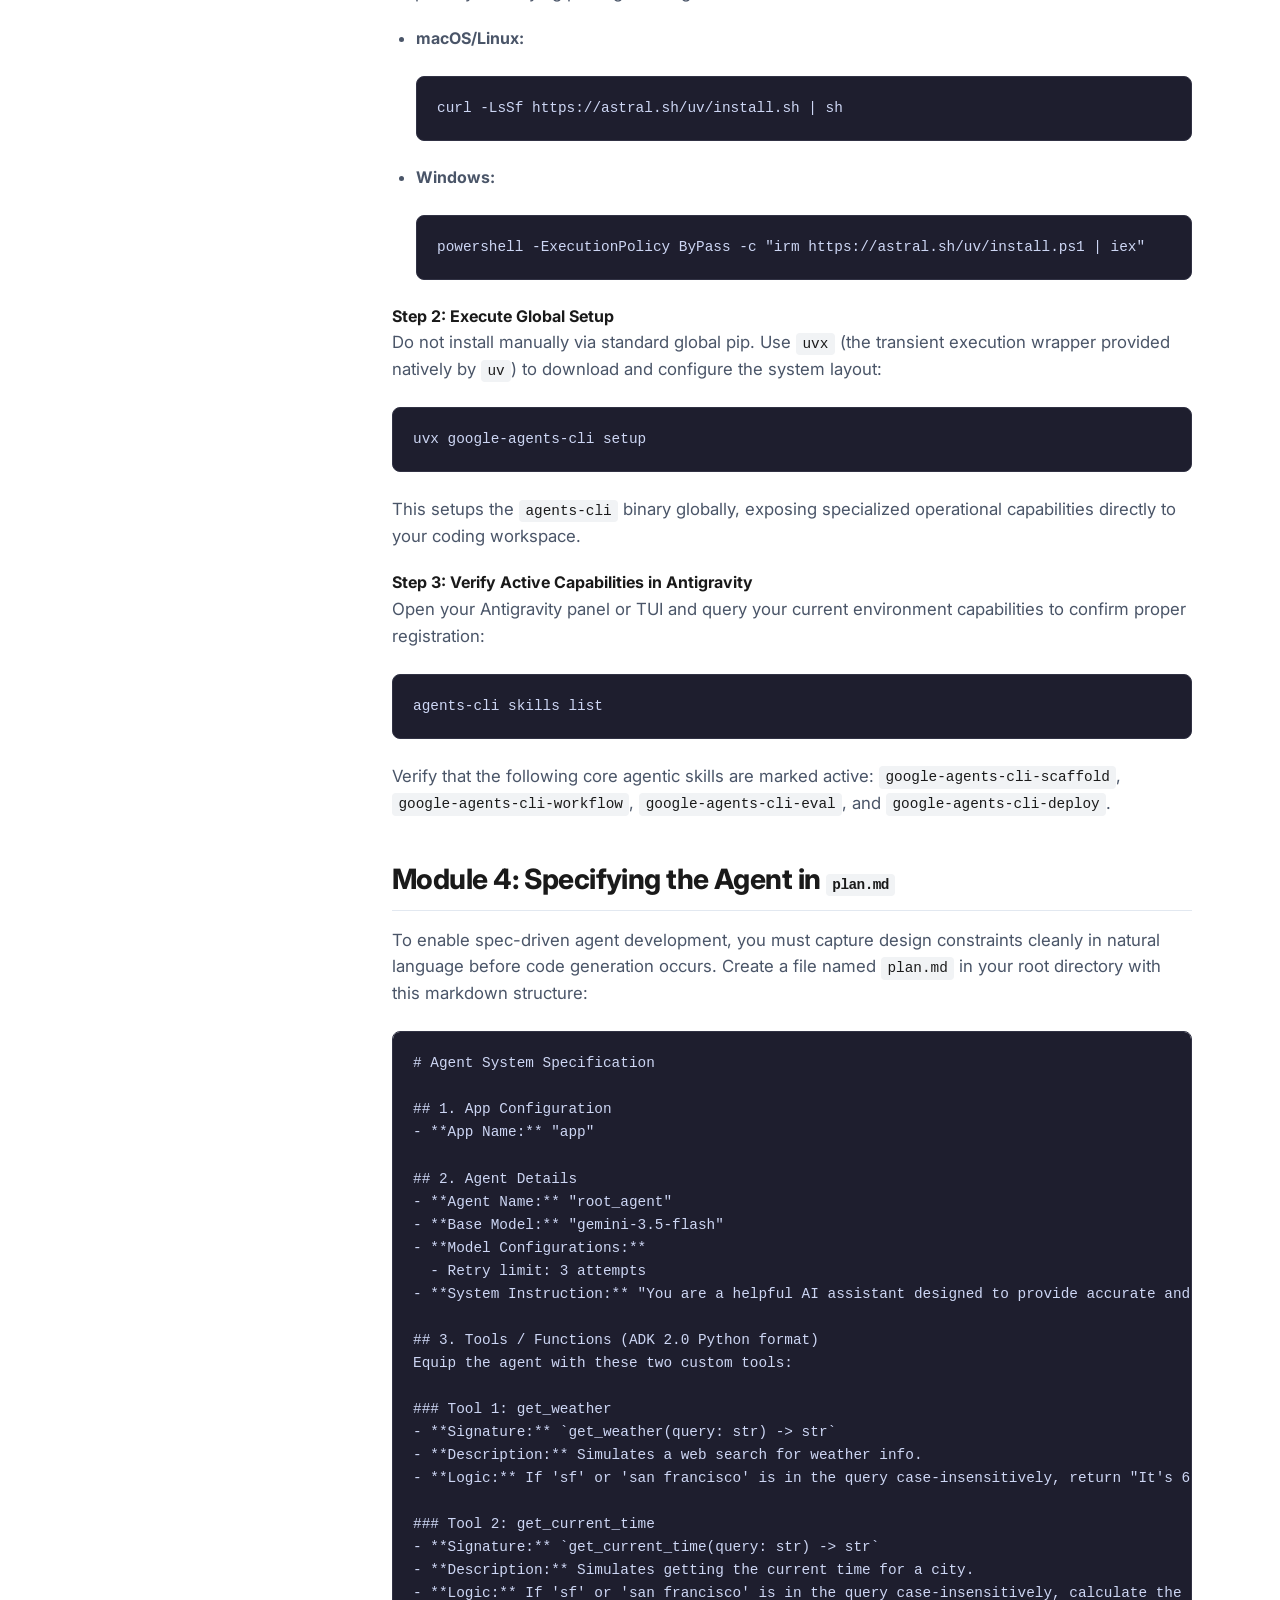
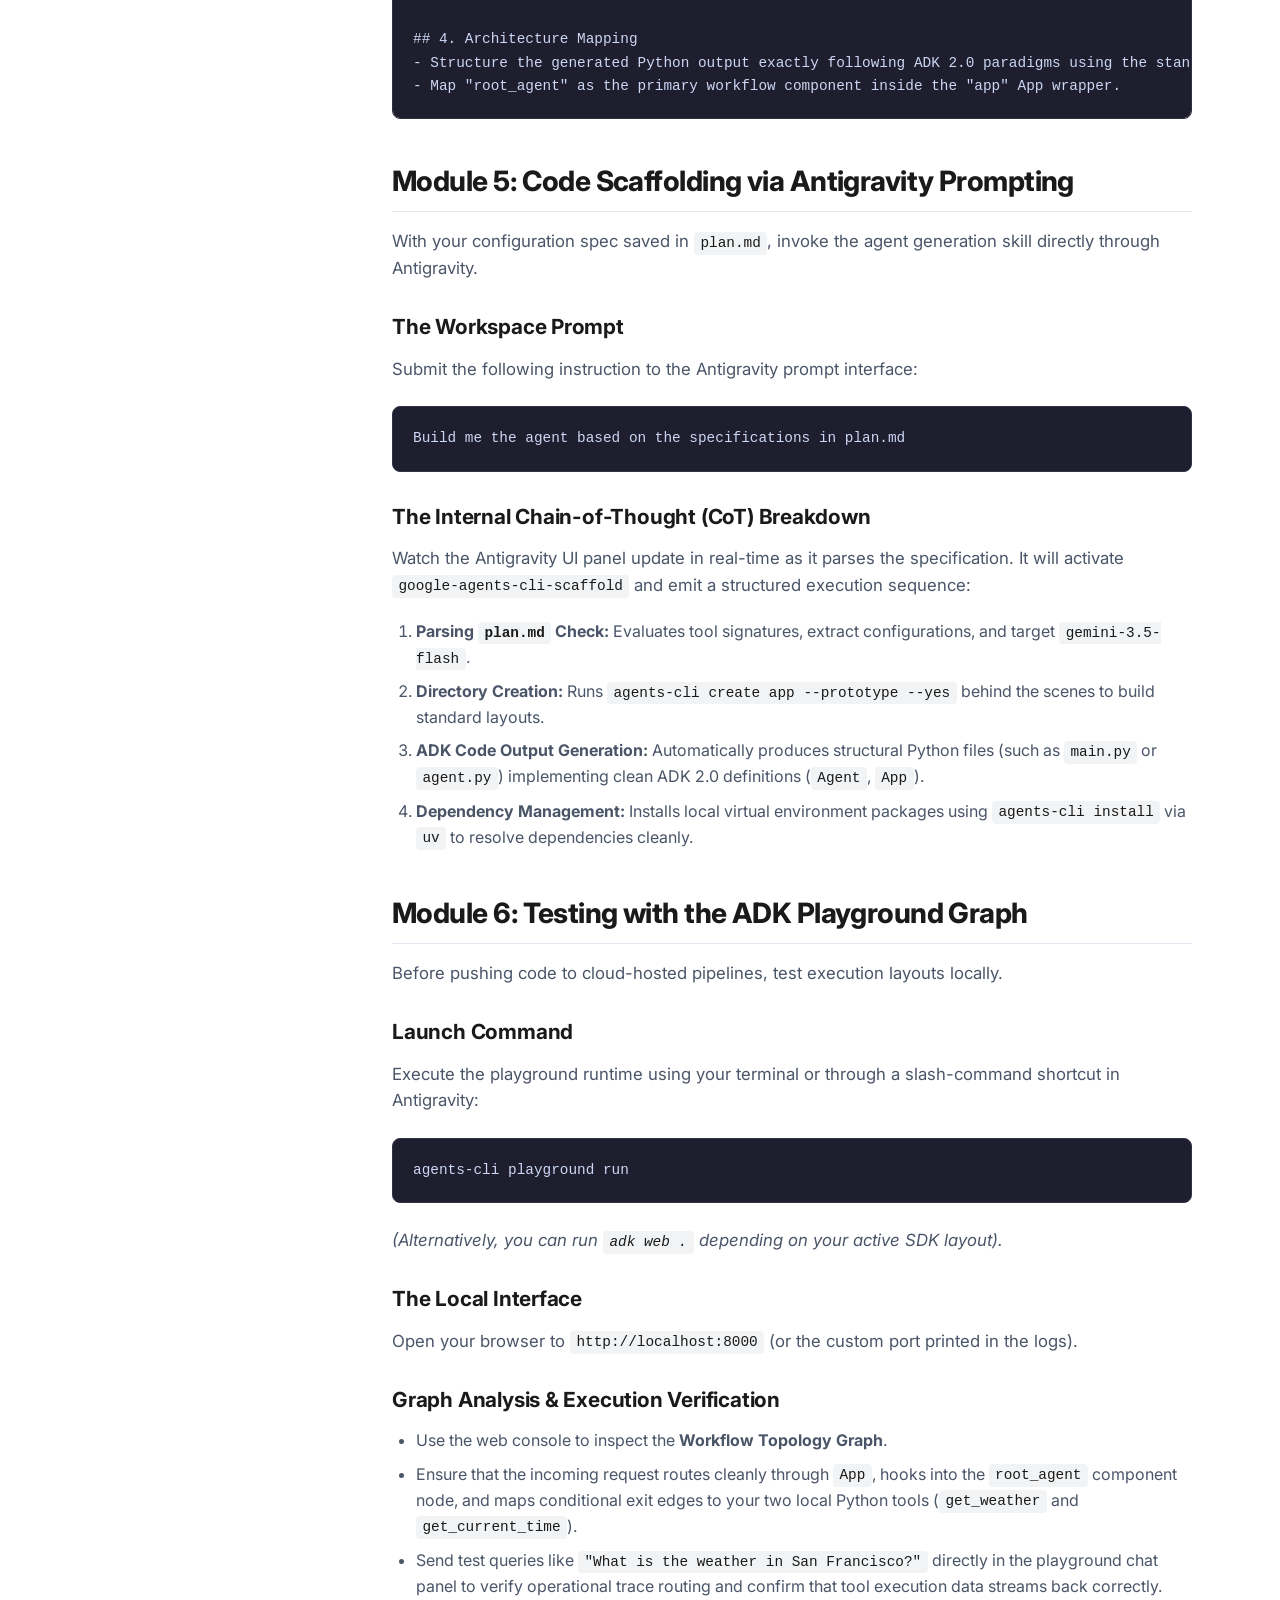
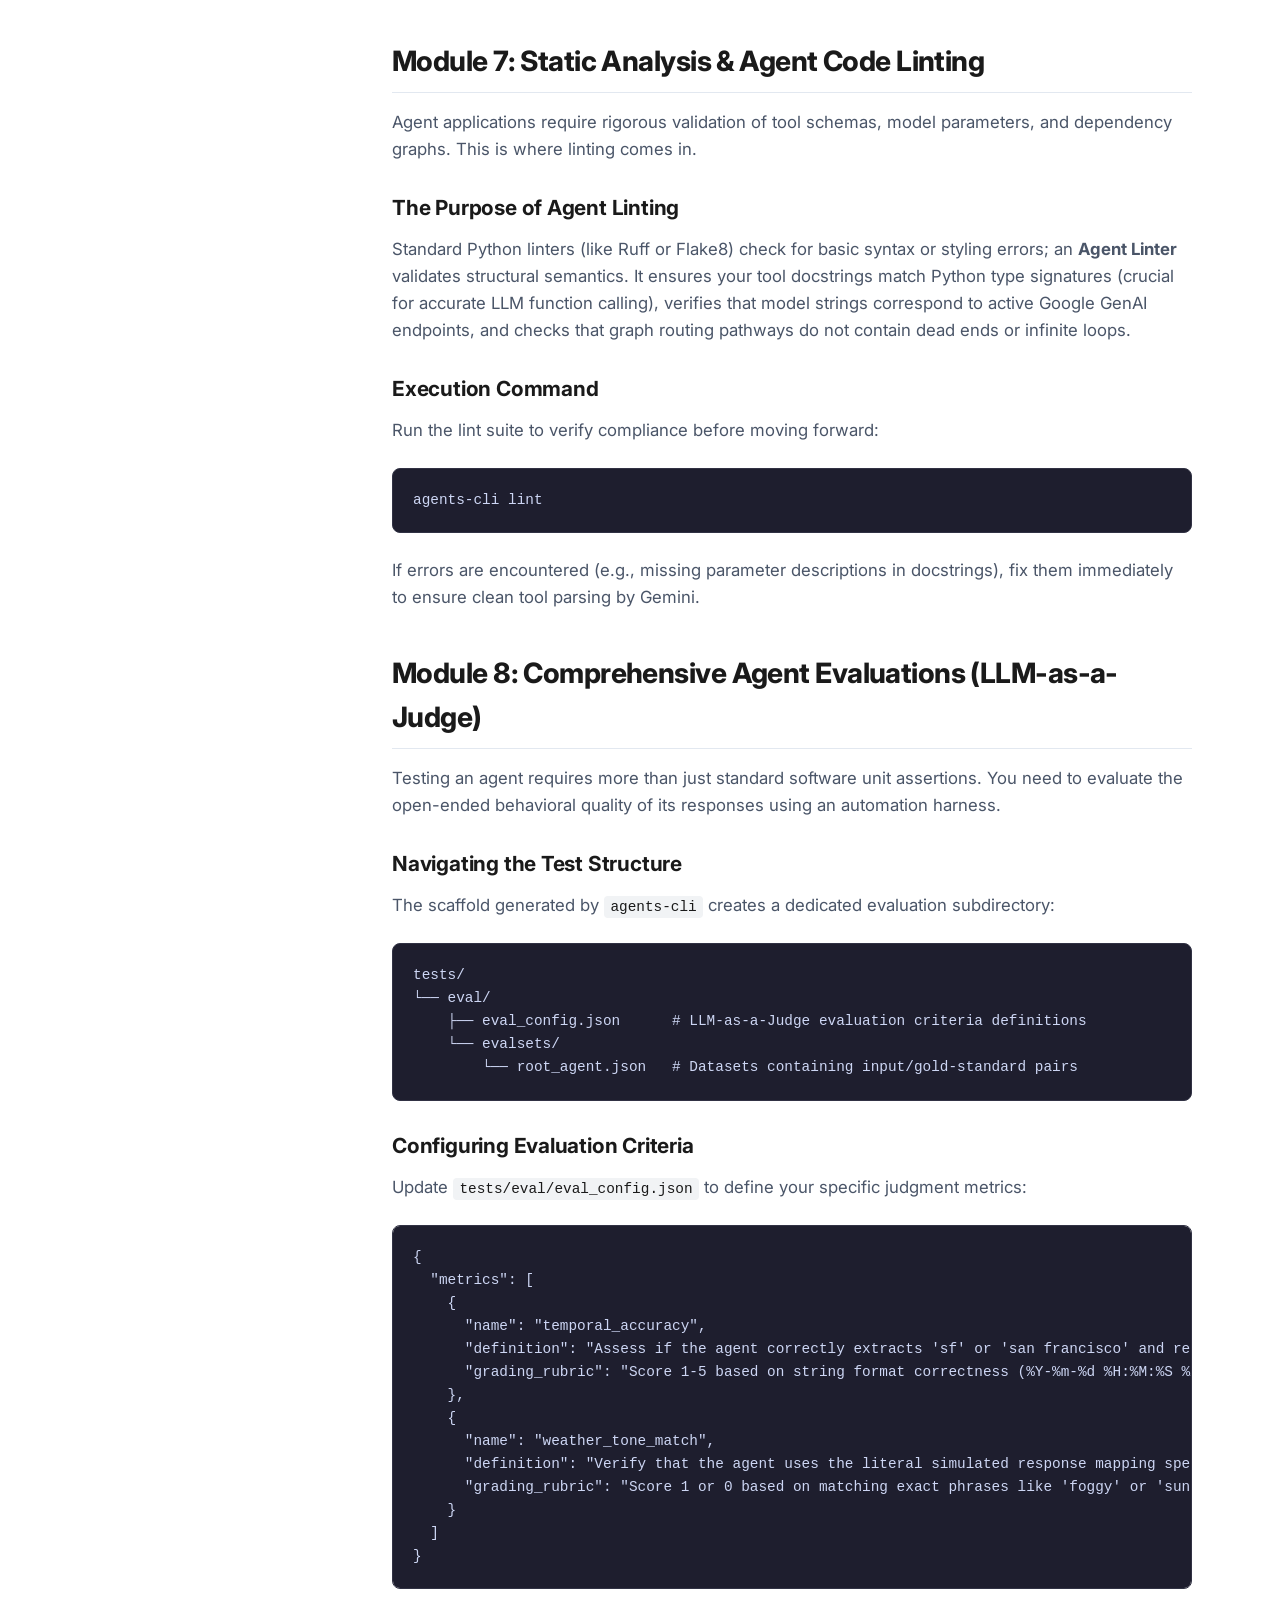
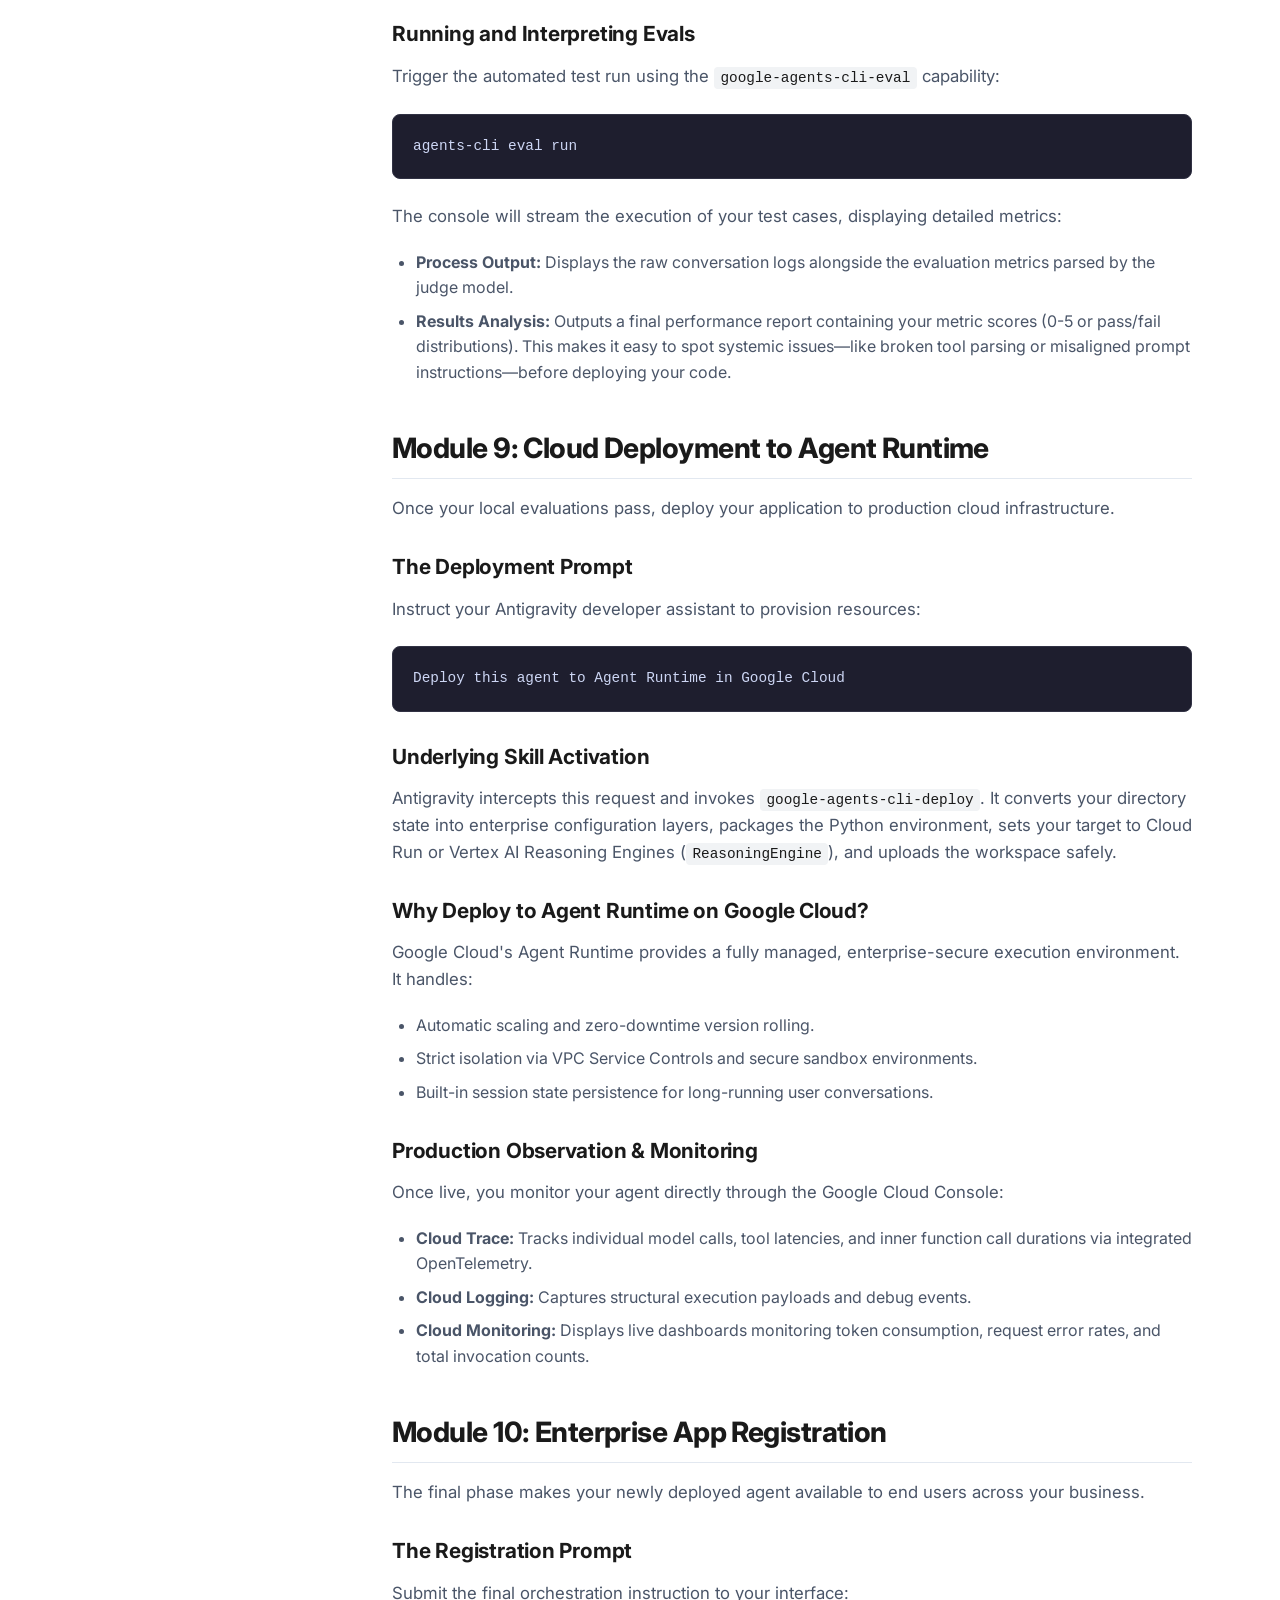
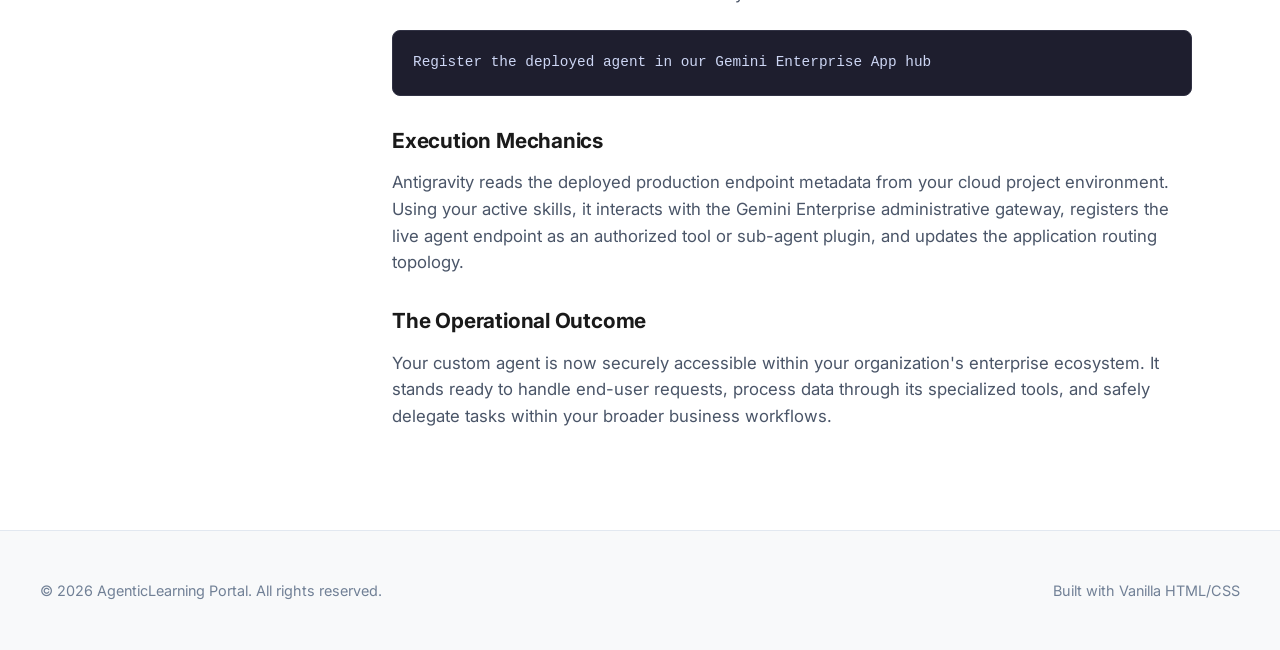
==== commit c3185647: "Add screenshot to agents-cli section (Module 3) and update styles" ====
--- a/build-adk-agent-with-agy-and-agents-cli.html
+++ b/build-adk-agent-with-agy-and-agents-cli.html
@@ -132,6 +132,7 @@
 
             <h3>Repository & Multi-Environment Installation</h3>
             <p>The developer tooling patterns can be discovered at <code>github.com/google/agents-cli</code>. The CLI abstracts complex deployment targets into clean local workflows.</p>
+            <img src="assets/agents_cli_install.png" alt="Getting Started with agents-cli">
 
             <h4>Step 1: Install Prerequisite Package Tooling</h4>
             <p>To ensure fast, isolated, and highly reproducible dependency structures, <code>agents-cli</code> utilizes <code>uv</code> as its primary underlying package manager.</p>
--- a/style.css
+++ b/style.css
@@ -419,6 +419,16 @@
   margin-bottom: 0;
   font-size: 0.95rem;
   color: inherit;
+}
+
+/* Article images */
+.article-body img {
+  max-width: 100%;
+  height: auto;
+  border-radius: var(--border-radius);
+  border: 1px solid var(--border-color);
+  margin: 1.5rem 0;
+  display: block;
 }
 
 /* Code Syntax Styling */
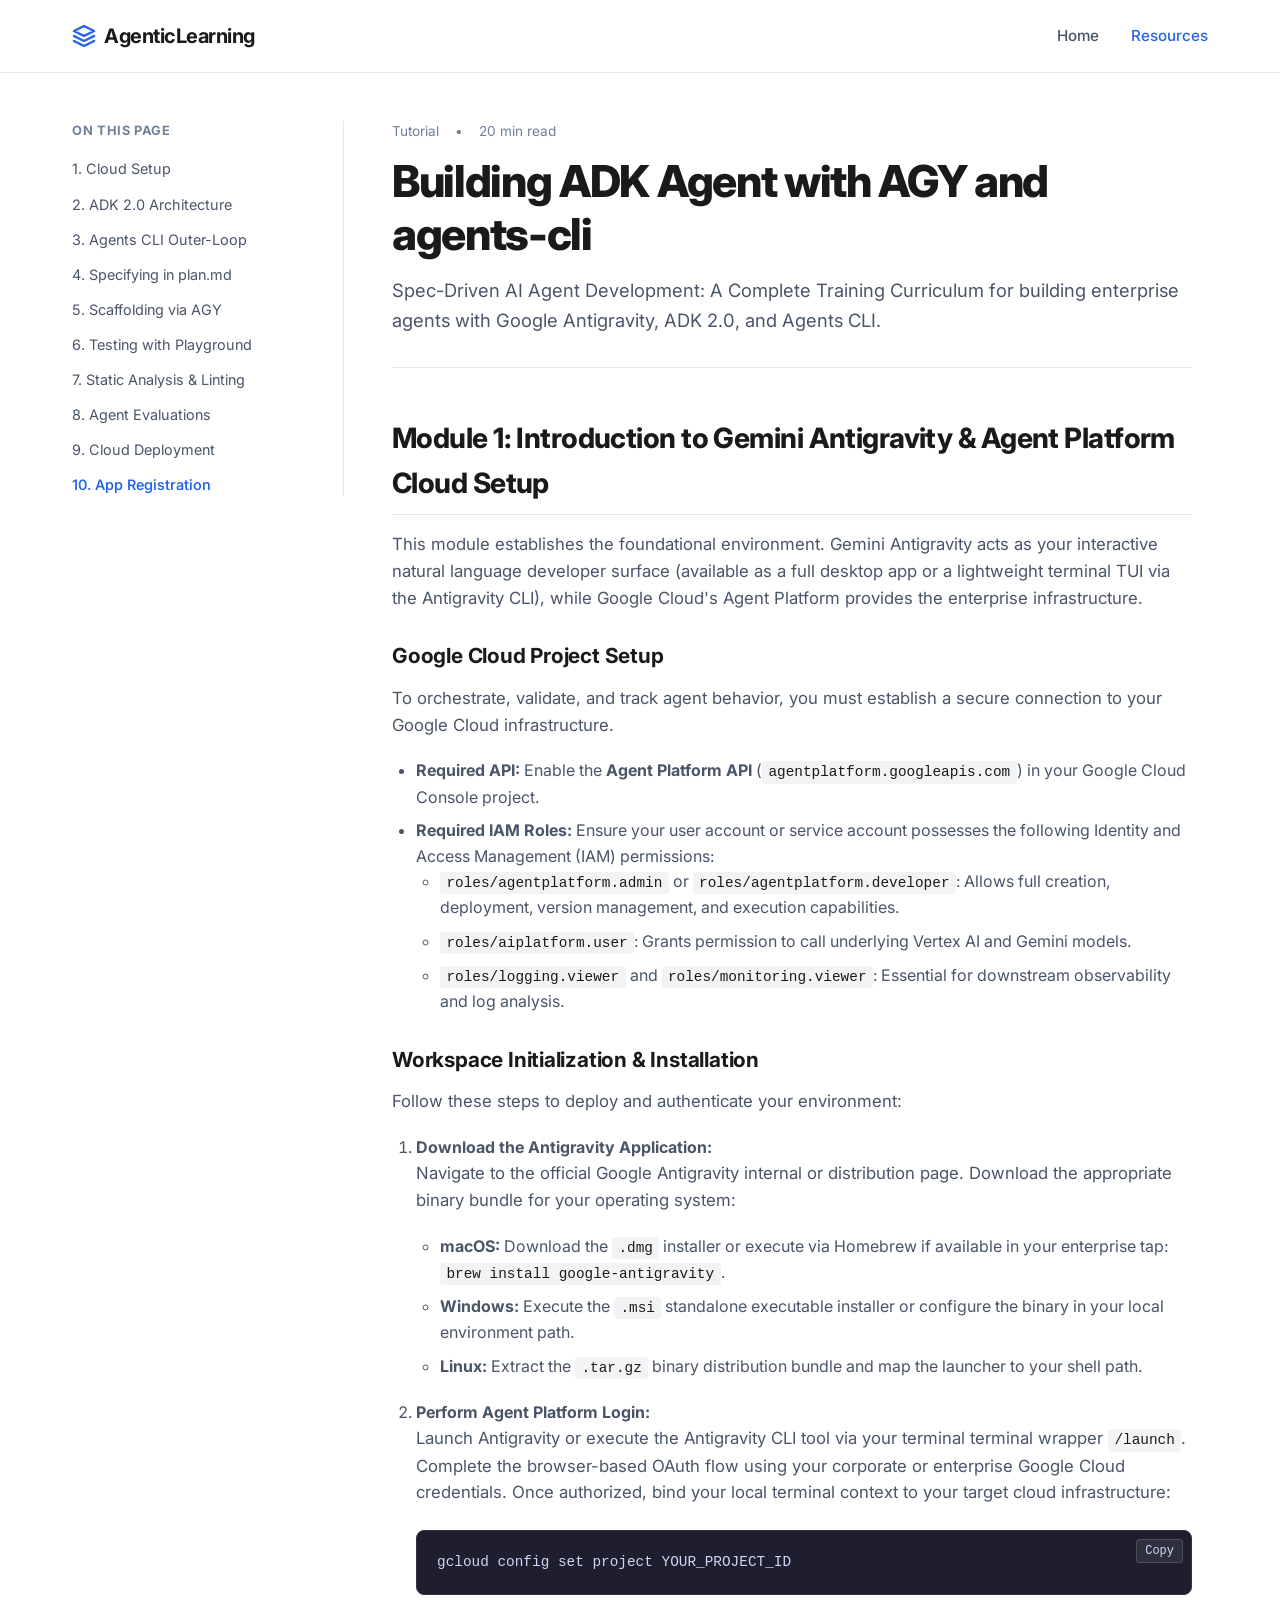
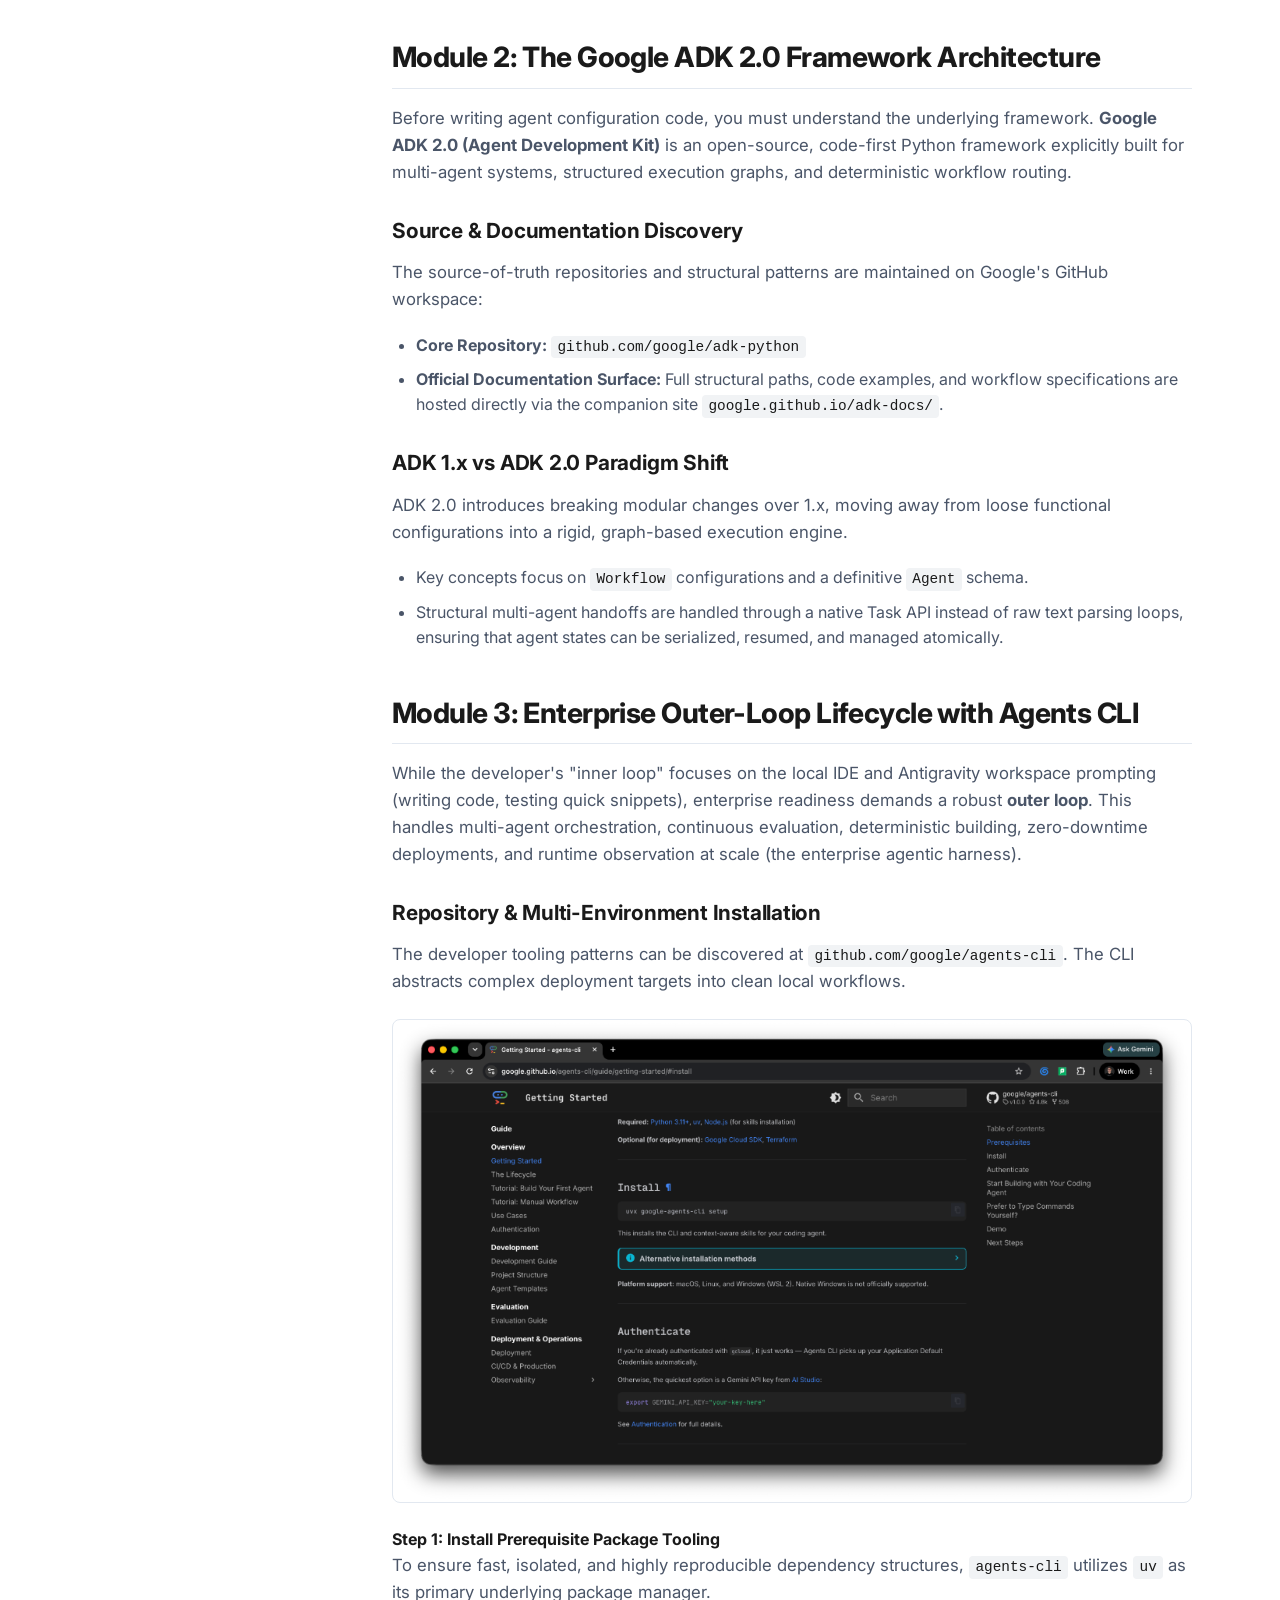
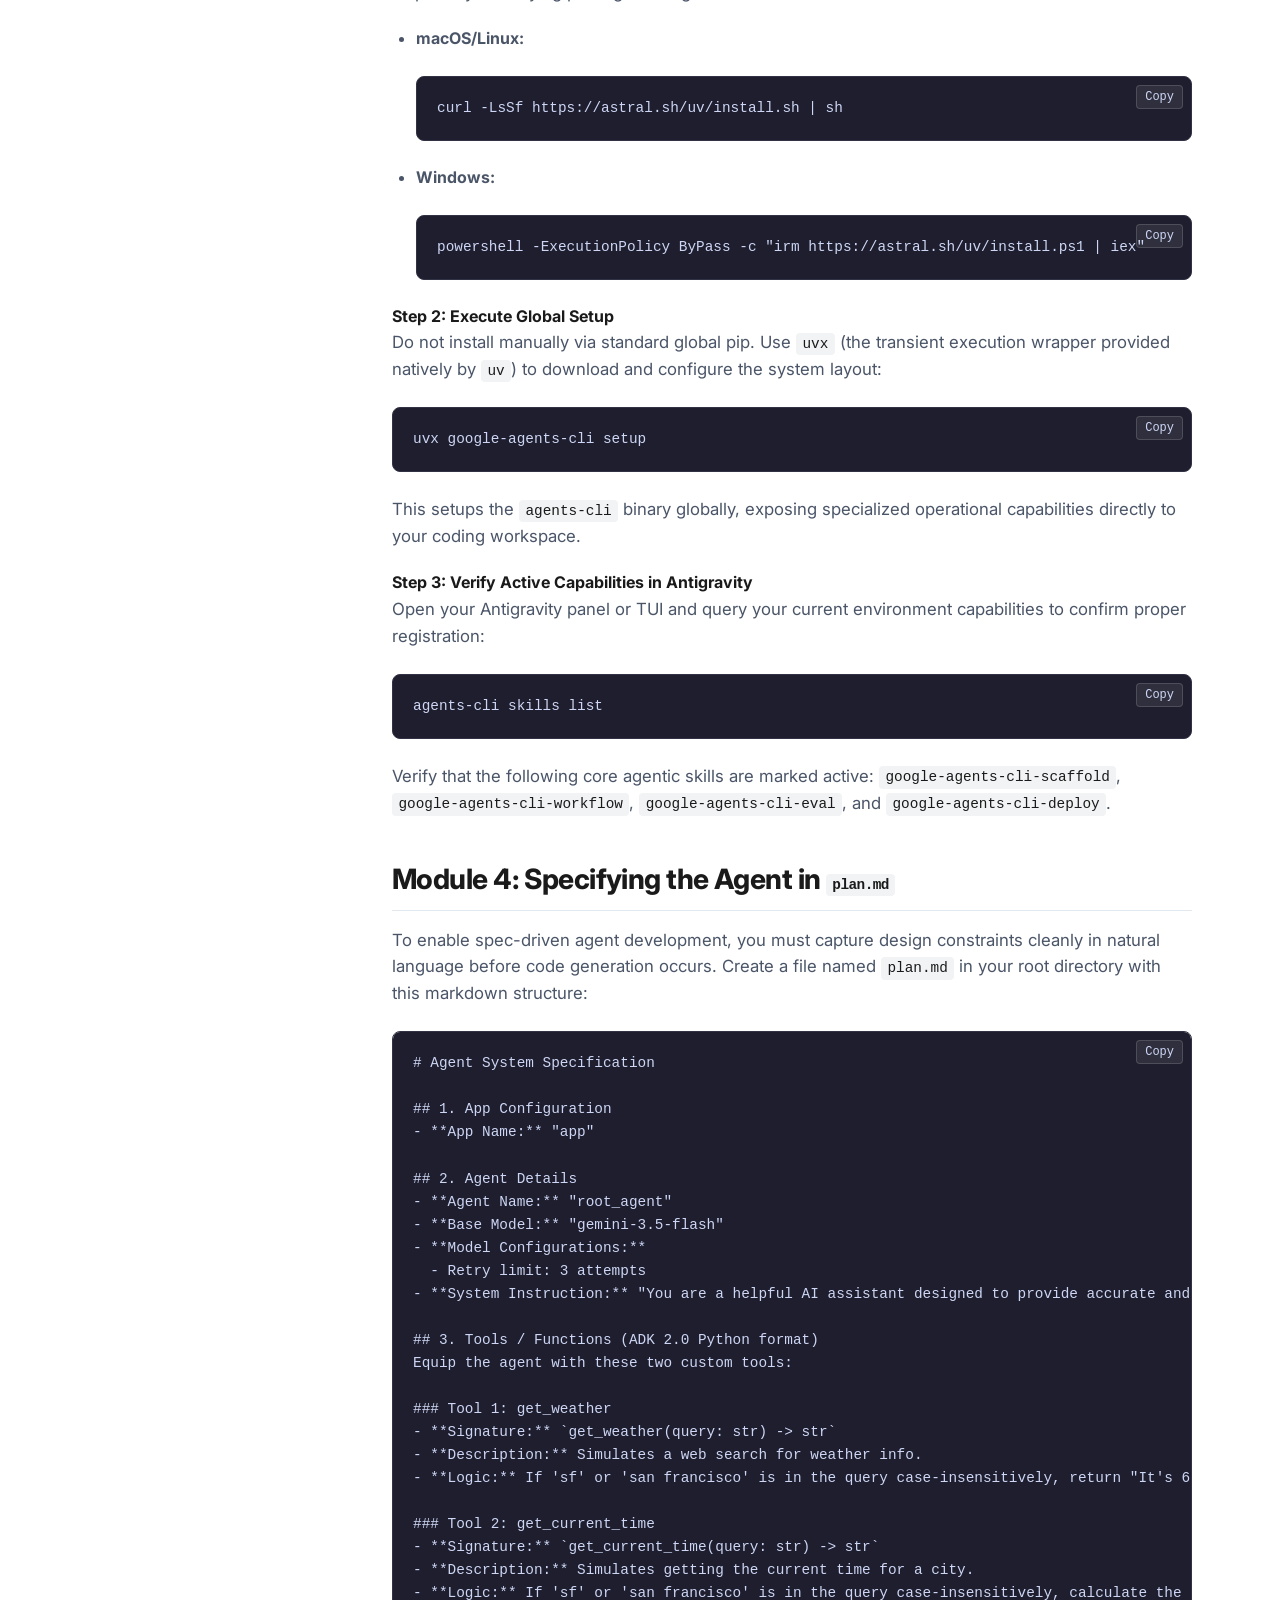
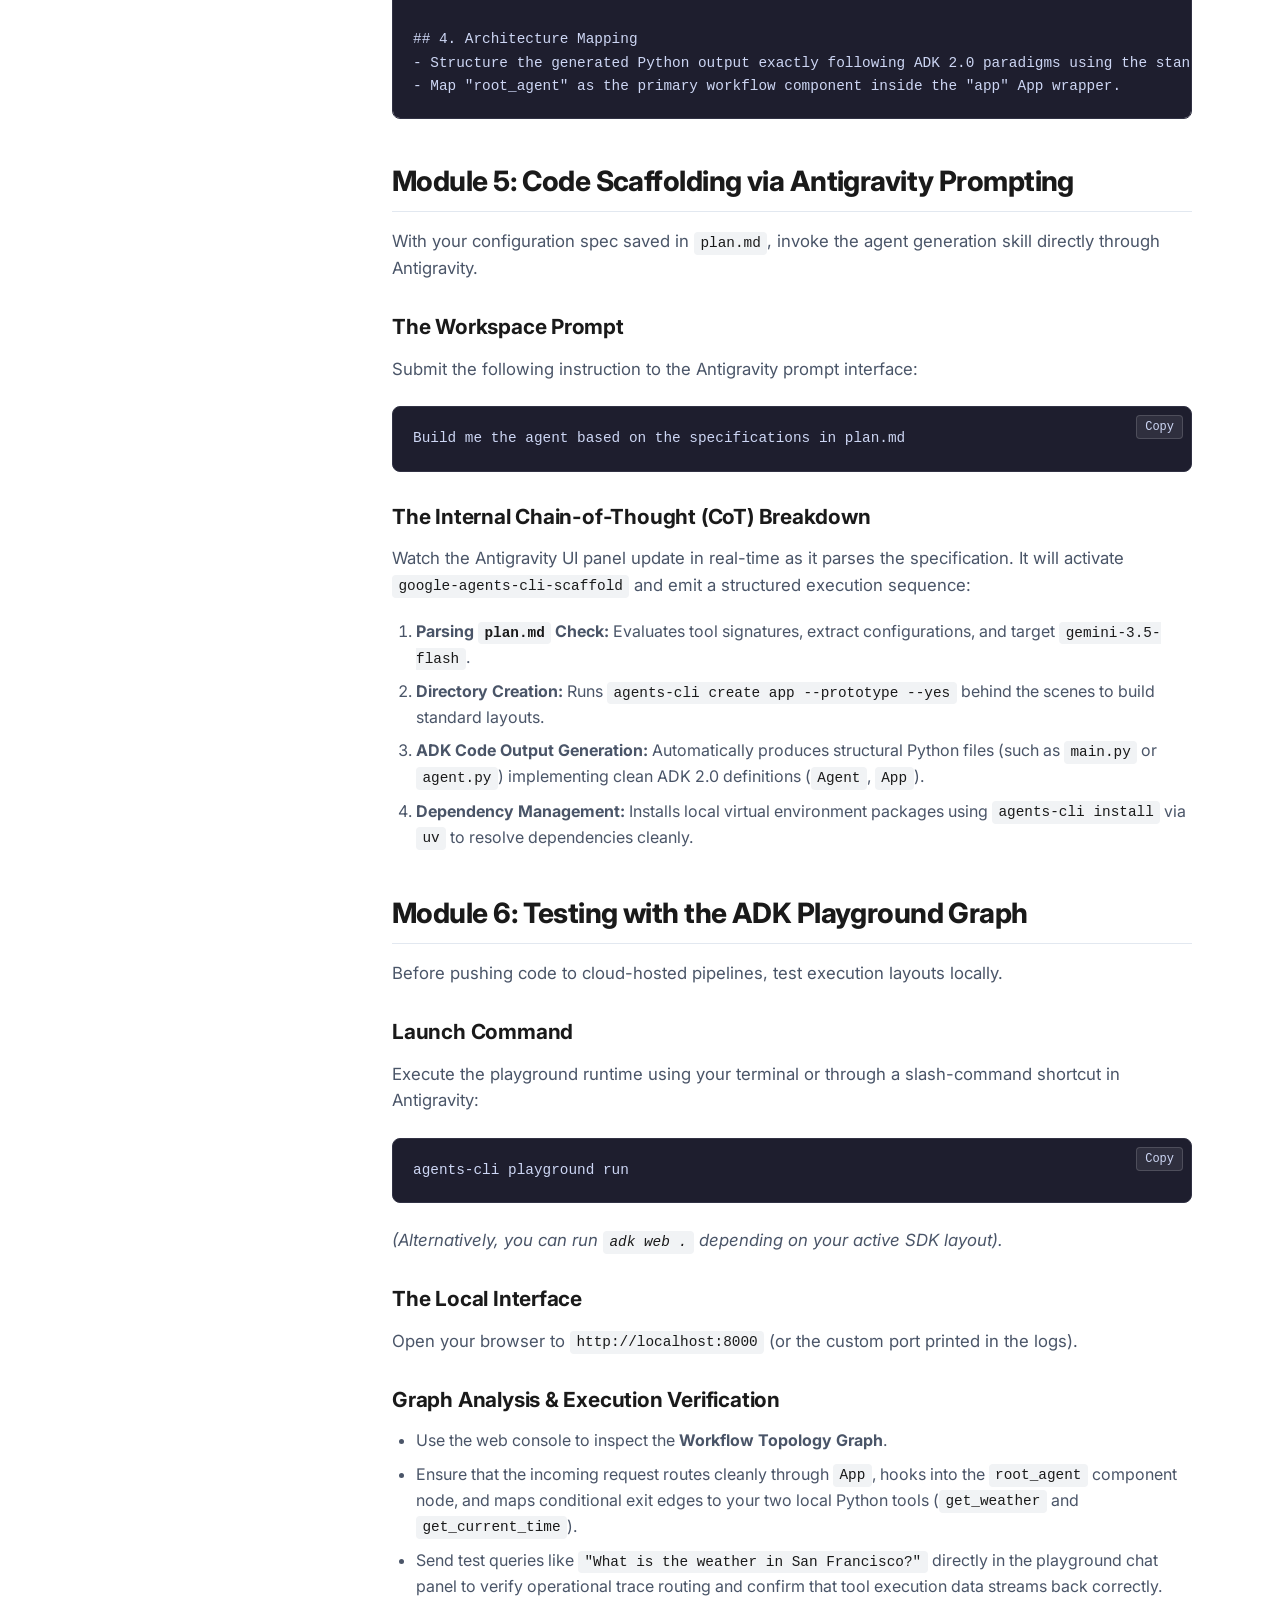
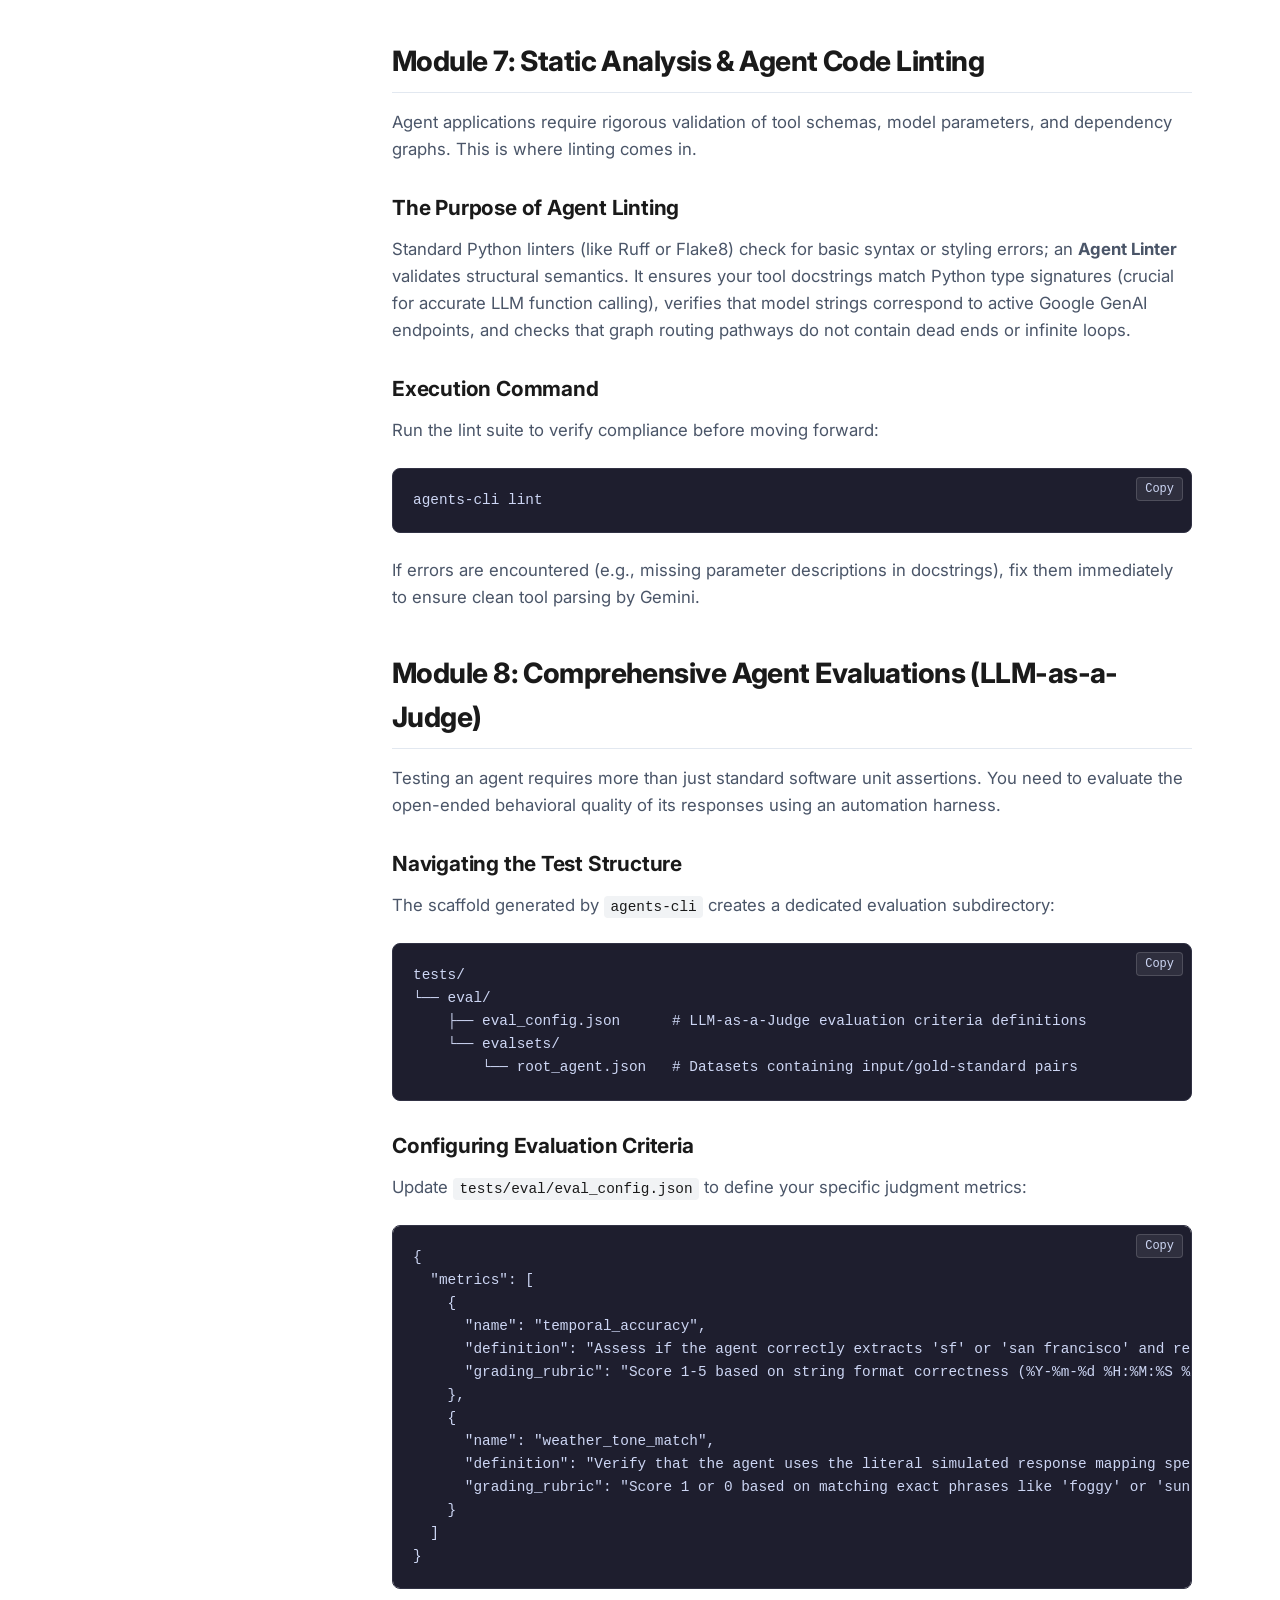
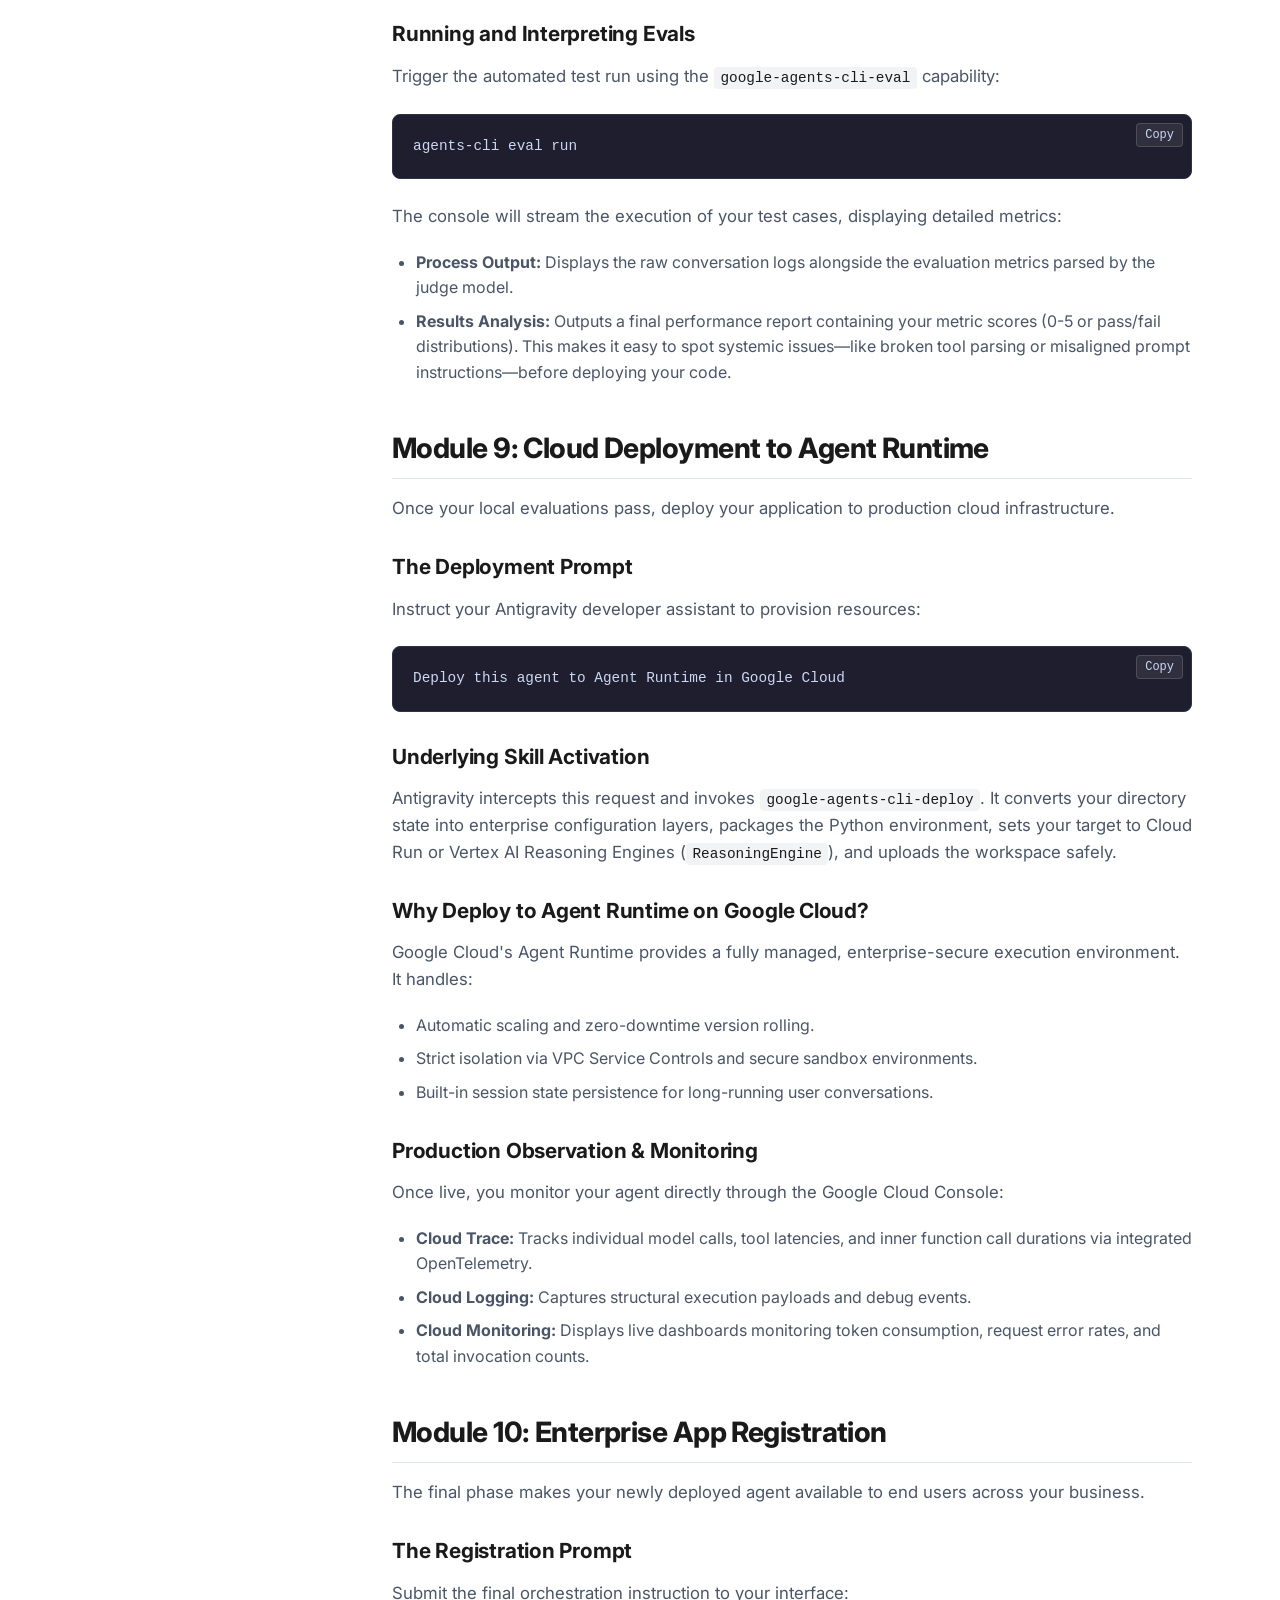
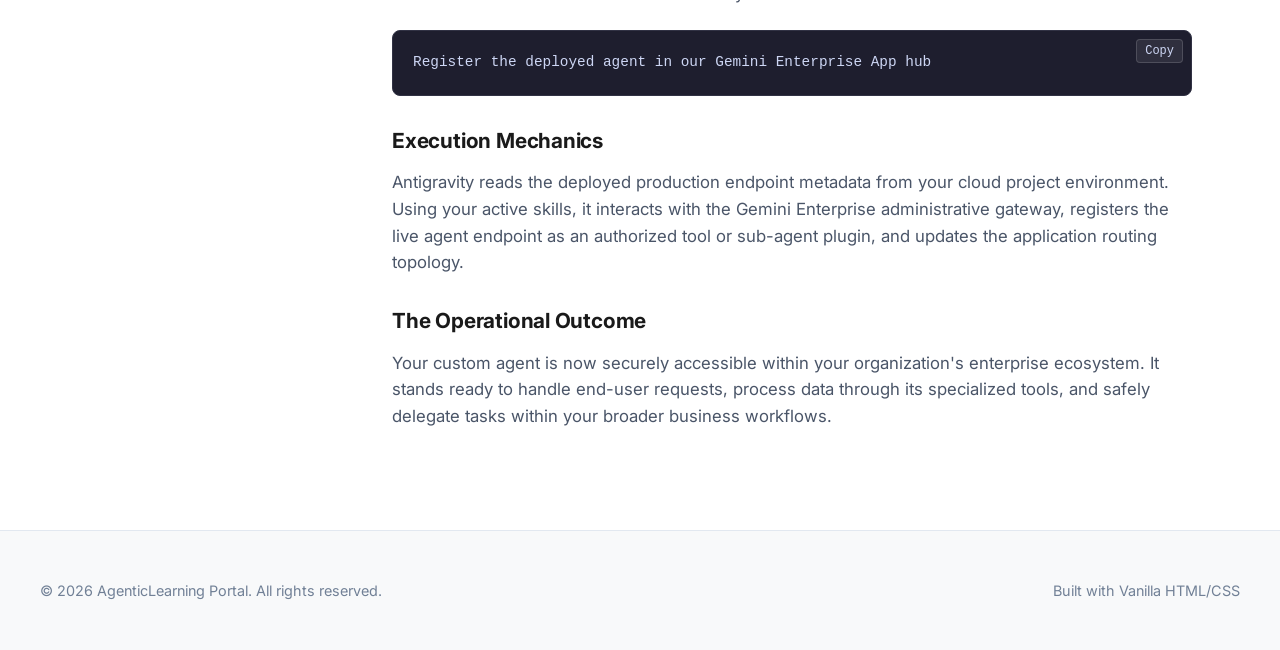
==== commit 95ee0f07: "Enable copy button function in code snippets" ====
--- a/build-adk-agent-with-agy-and-agents-cli.html
+++ b/build-adk-agent-with-agy-and-agents-cli.html
@@ -360,6 +360,36 @@
       document.querySelectorAll('.article-body section').forEach(section => {
         observer.observe(section);
       });
+
+      // Add copy buttons to code blocks
+      document.querySelectorAll('pre').forEach(preBlock => {
+        const button = document.createElement('button');
+        button.className = 'copy-button';
+        button.type = 'button';
+        button.innerText = 'Copy';
+
+        preBlock.appendChild(button);
+
+        button.addEventListener('click', () => {
+          const codeBlock = preBlock.querySelector('code');
+          if (!codeBlock) return;
+
+          const codeText = codeBlock.innerText;
+
+          navigator.clipboard.writeText(codeText).then(() => {
+            button.innerText = 'Copied!';
+            button.classList.add('copied');
+
+            setTimeout(() => {
+              button.innerText = 'Copy';
+              button.classList.remove('copied');
+            }, 2000);
+          }).catch(err => {
+            console.error('Failed to copy text: ', err);
+            button.innerText = 'Error';
+          });
+        });
+      });
     });
   </script>
 
--- a/style.css
+++ b/style.css
@@ -433,12 +433,39 @@
 
 /* Code Syntax Styling */
 pre {
+  position: relative;
   background-color: #1e1e2e;
   border-radius: var(--border-radius);
   padding: 1.25rem;
   overflow-x: auto;
   margin: 1.5rem 0;
   border: 1px solid #313244;
+}
+
+.copy-button {
+  position: absolute;
+  top: 0.5rem;
+  right: 0.5rem;
+  background-color: rgba(255, 255, 255, 0.08);
+  border: 1px solid rgba(255, 255, 255, 0.15);
+  border-radius: 4px;
+  color: #cdd6f4;
+  padding: 0.25rem 0.5rem;
+  font-size: 0.75rem;
+  cursor: pointer;
+  transition: var(--transition);
+  font-family: inherit;
+}
+
+.copy-button:hover {
+  background-color: rgba(255, 255, 255, 0.15);
+  color: #fff;
+}
+
+.copy-button.copied {
+  background-color: var(--accent-color);
+  border-color: var(--accent-color);
+  color: #fff;
 }
 
 code {
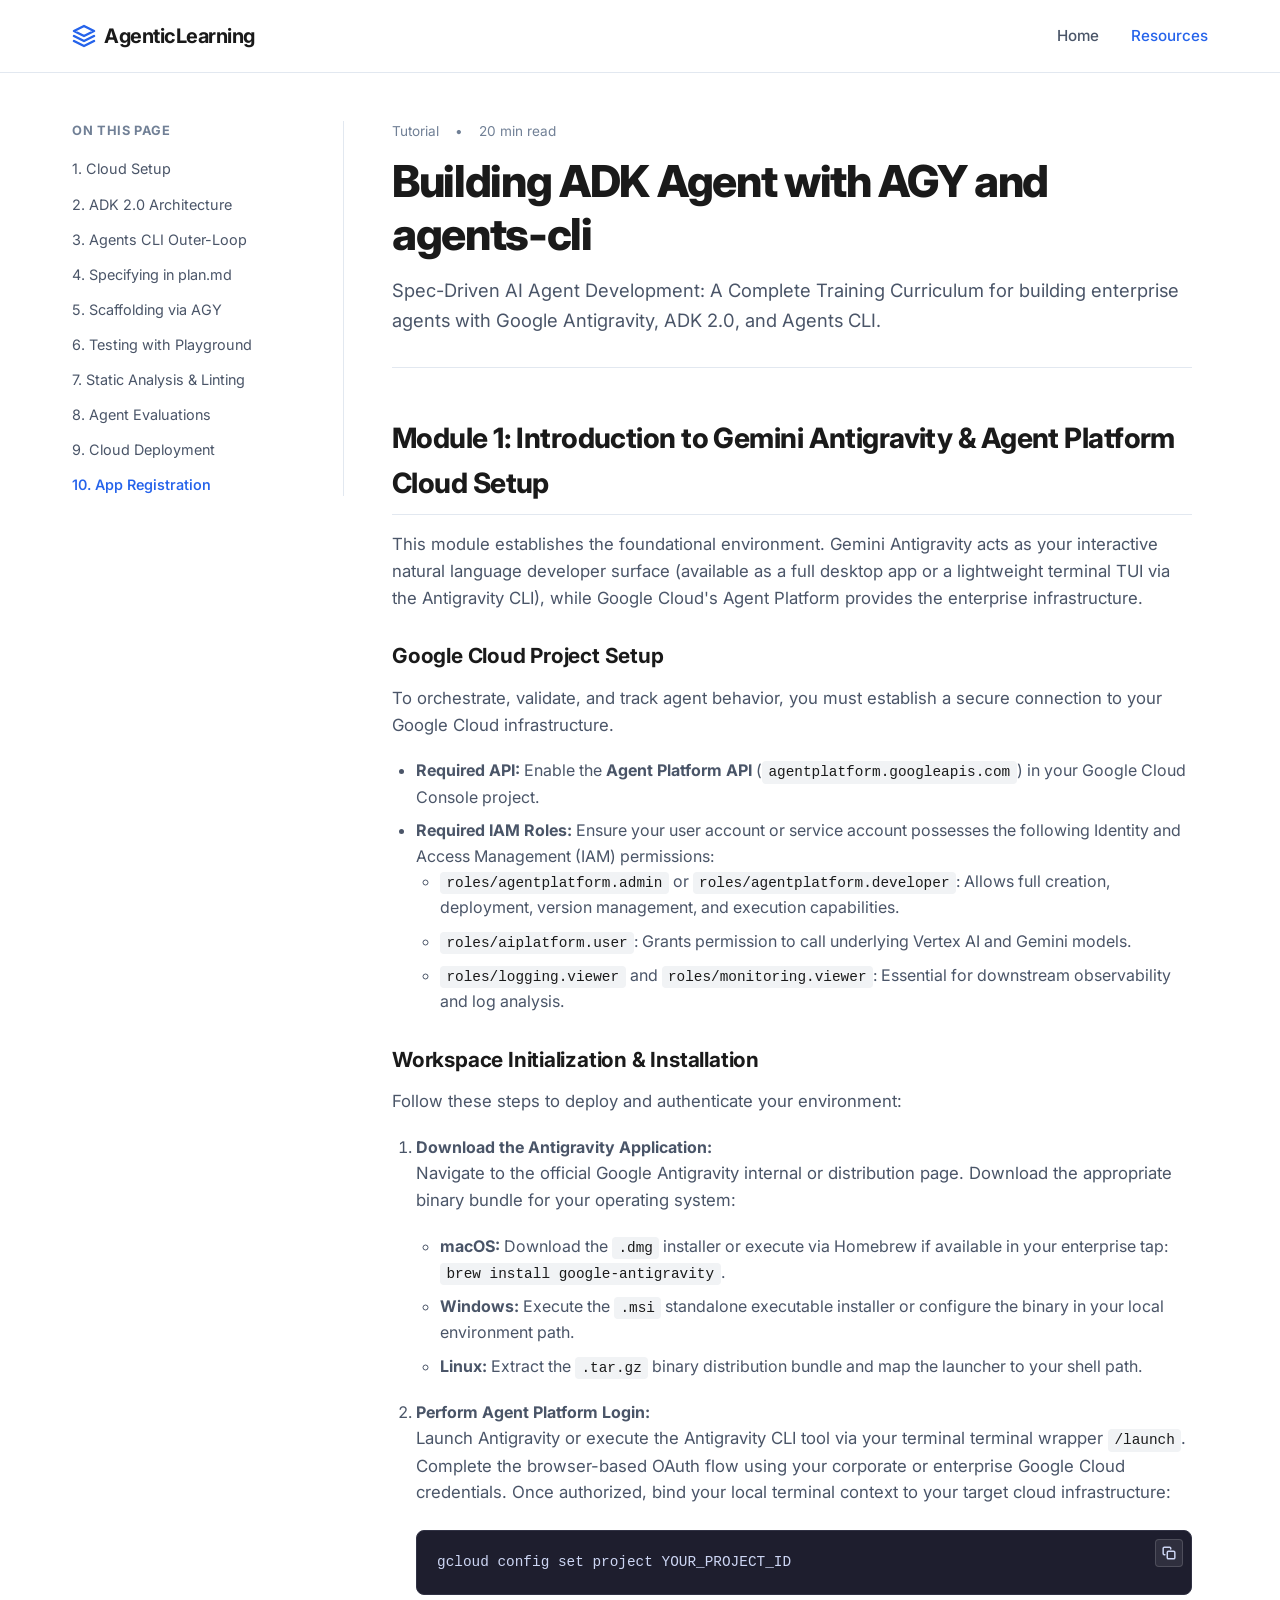
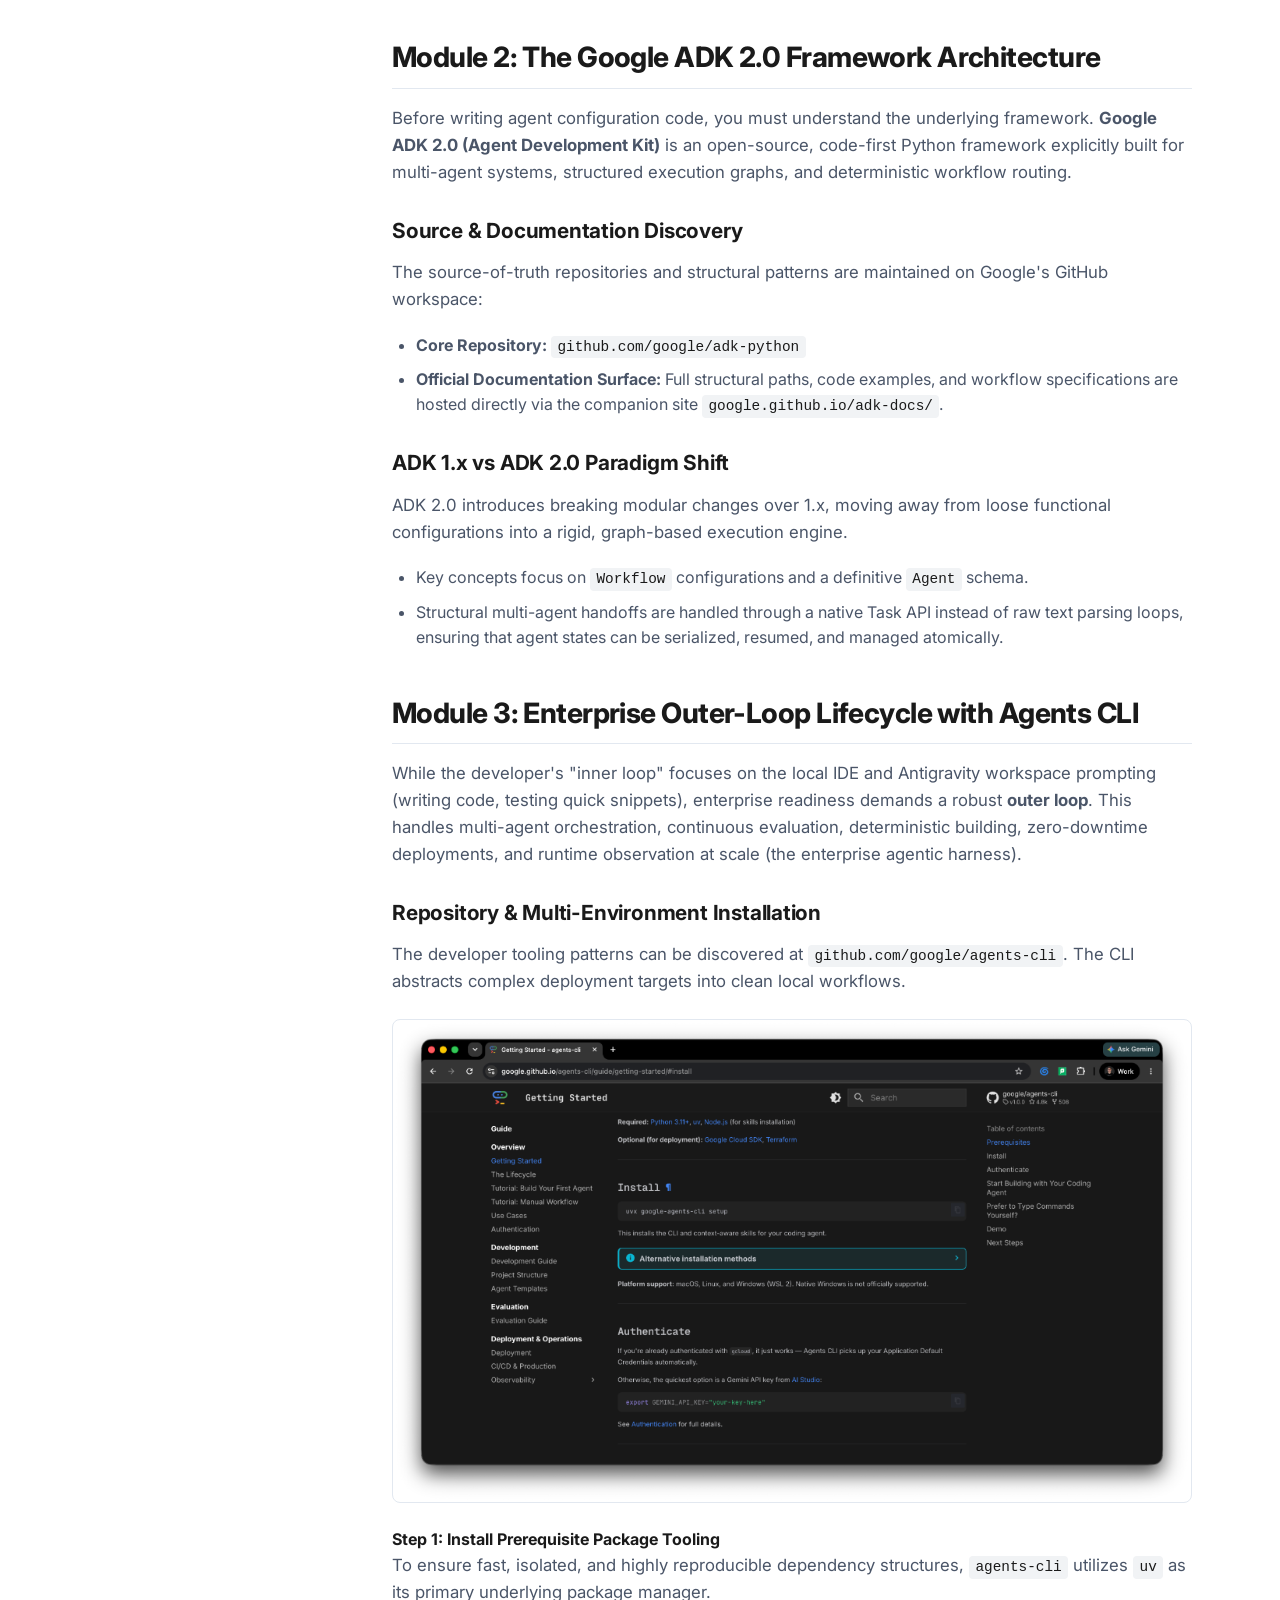
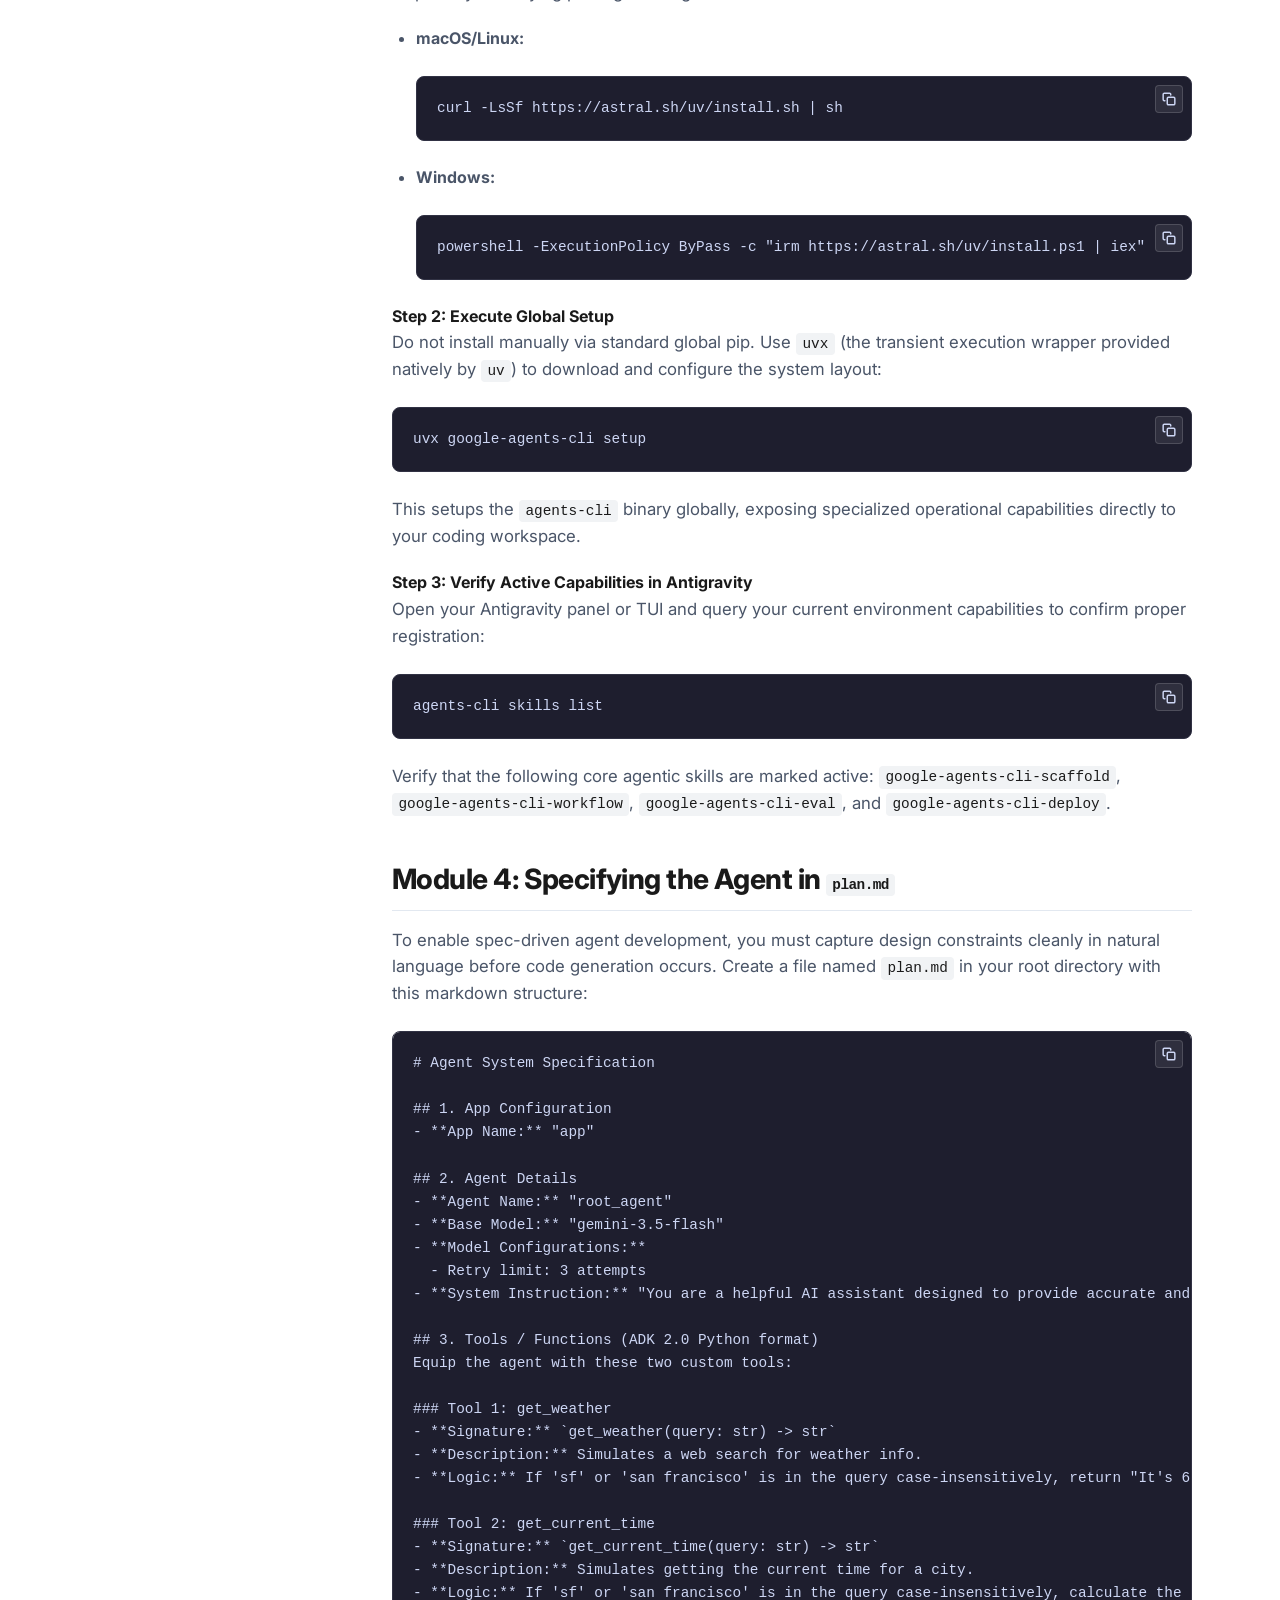
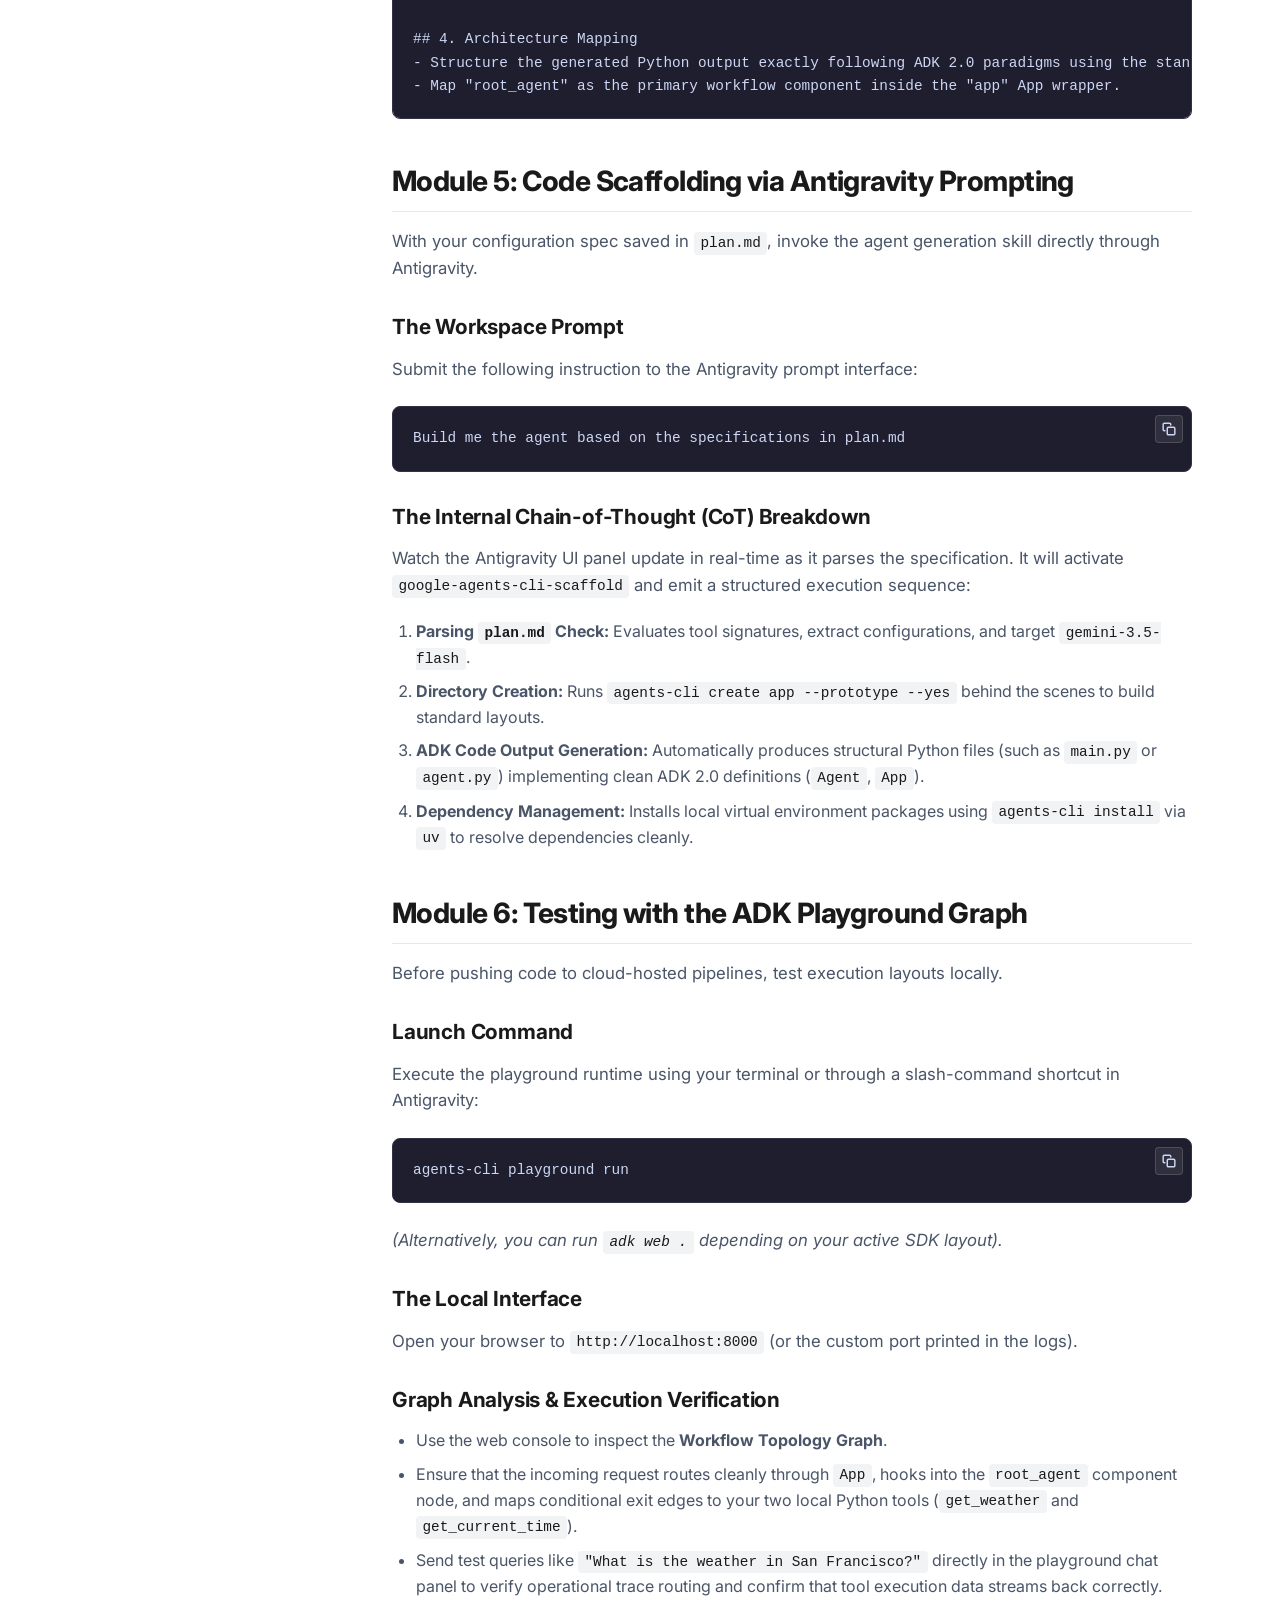
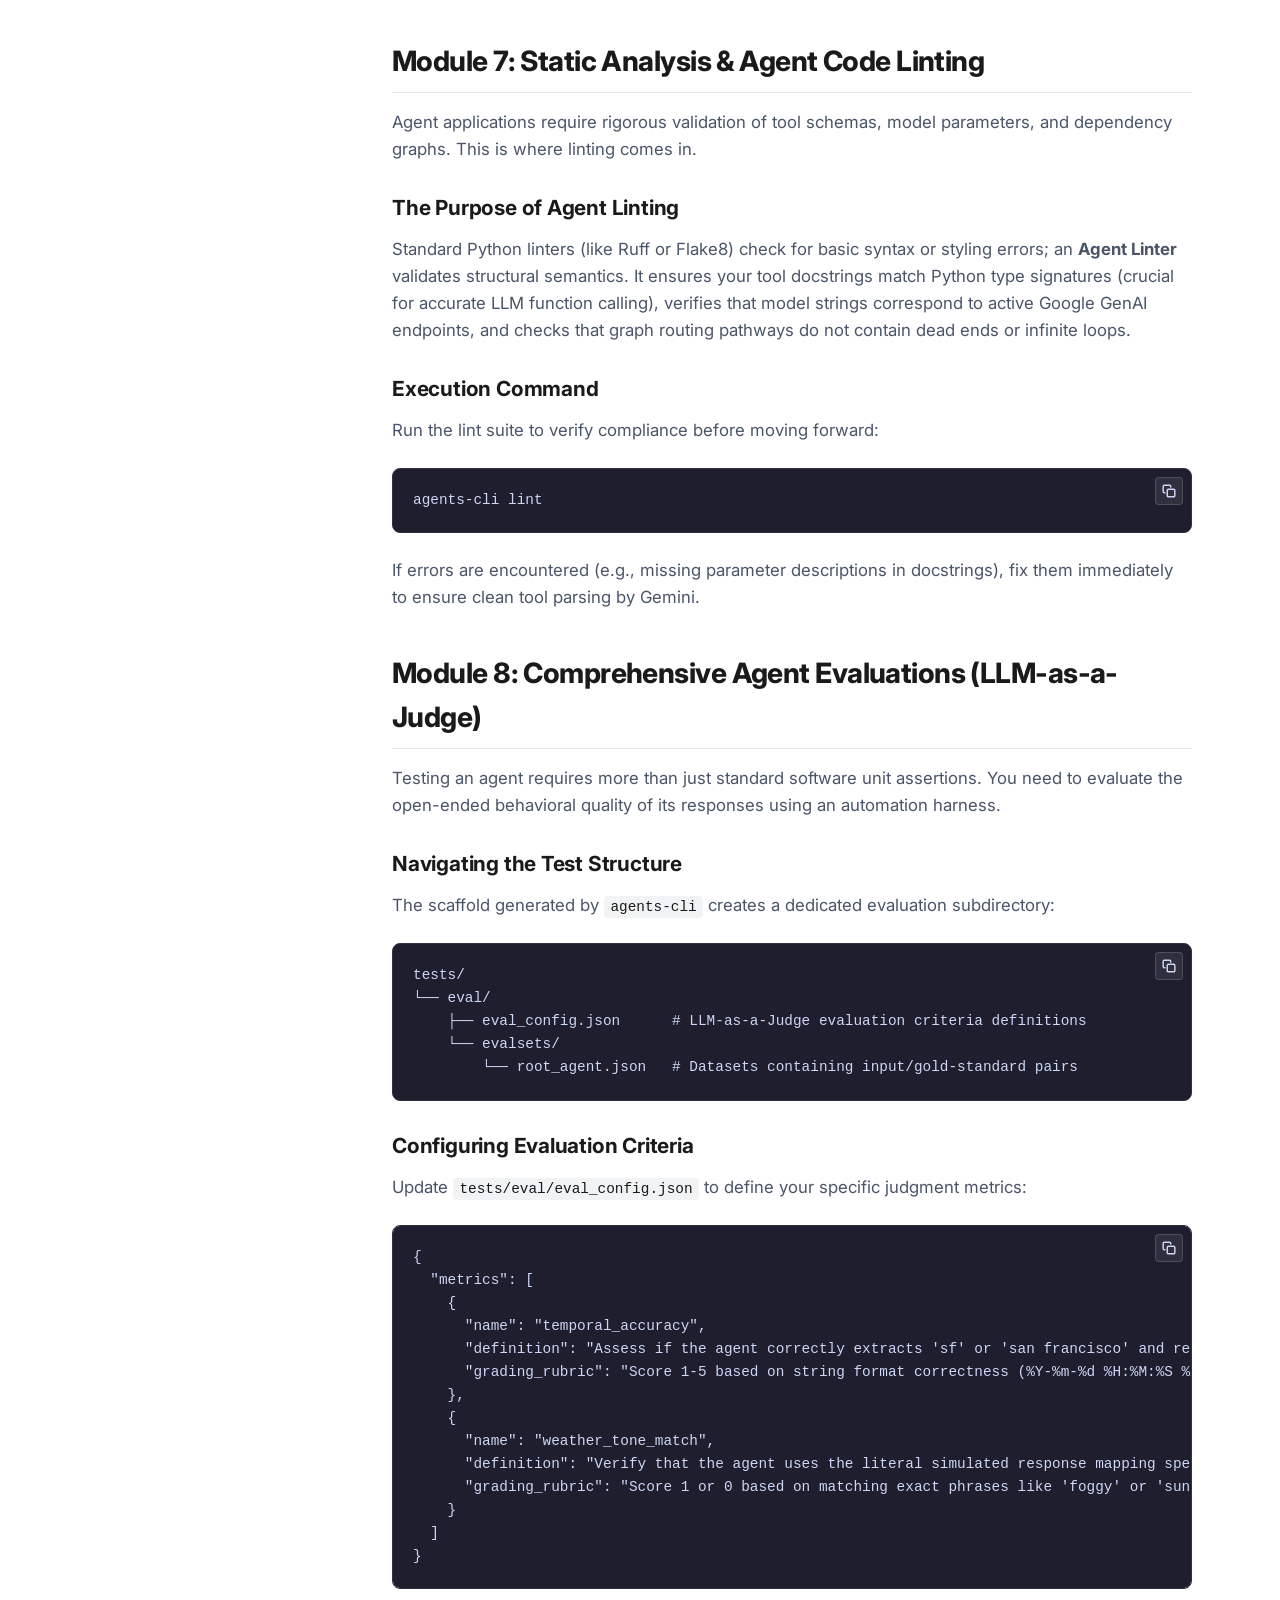
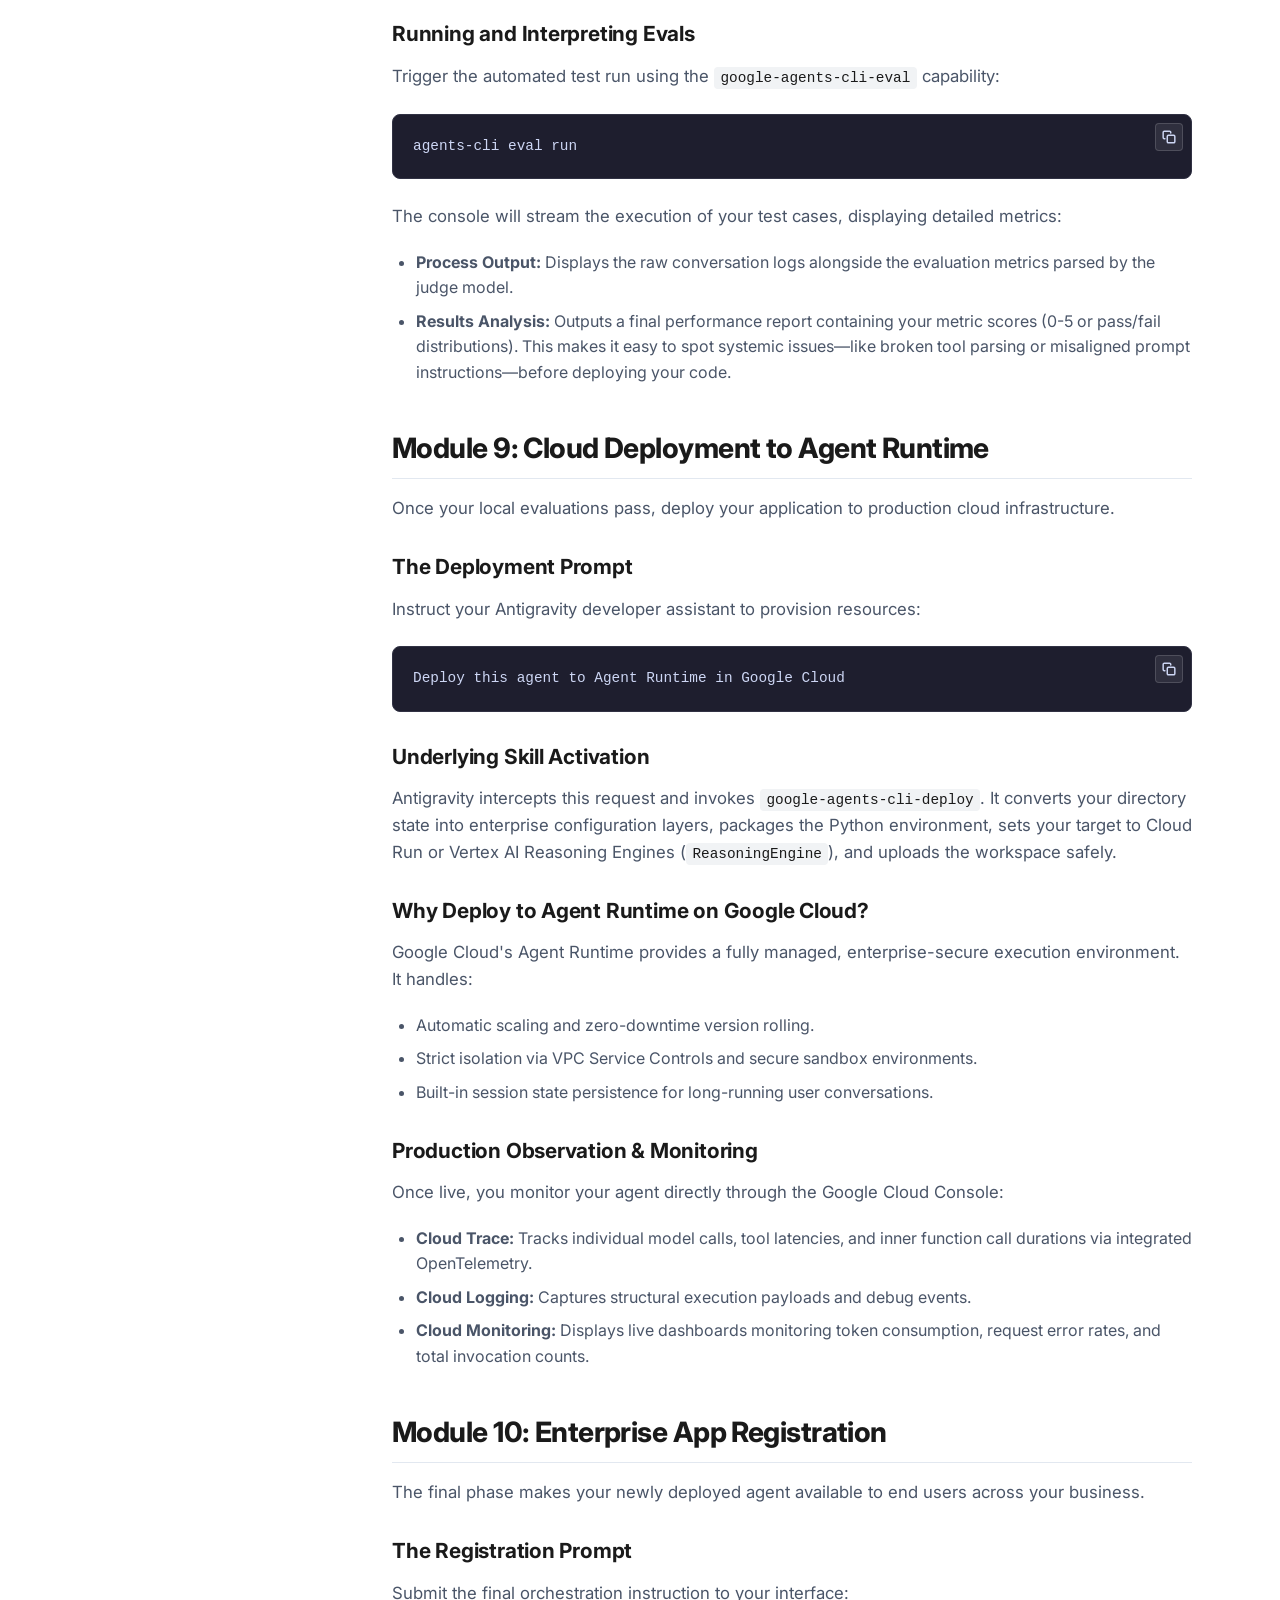
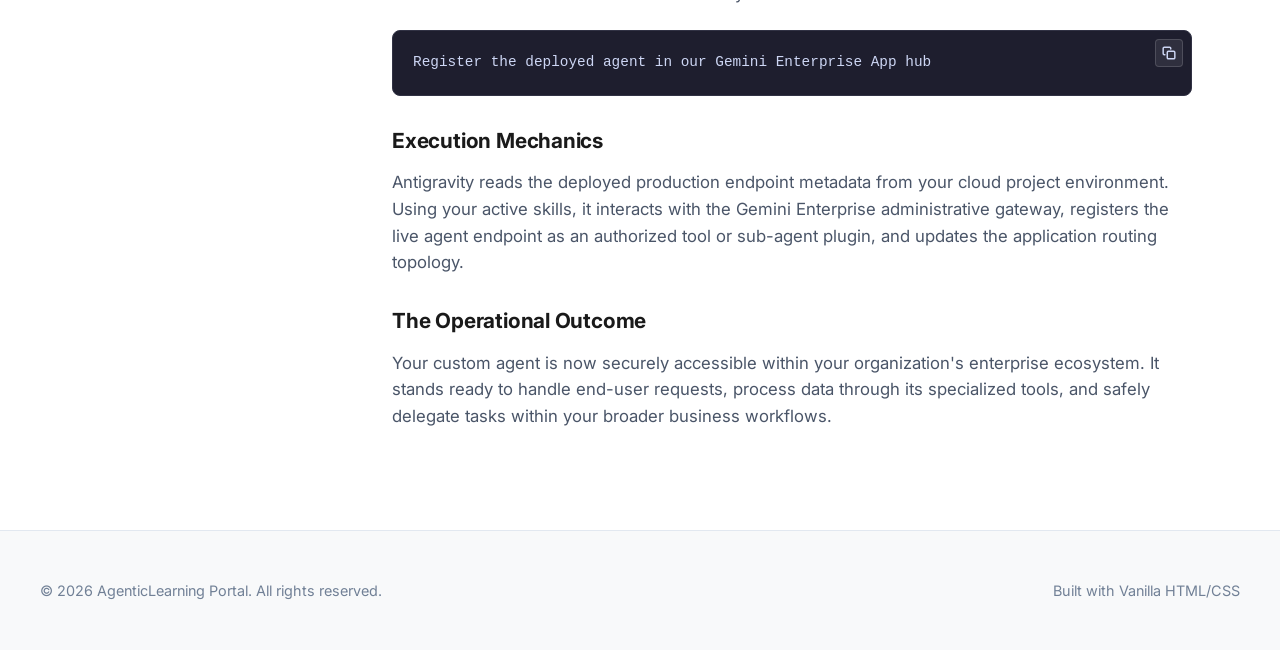
==== commit 4e5b8de5: "Change copy button text into simplified SVG icon" ====
--- a/build-adk-agent-with-agy-and-agents-cli.html
+++ b/build-adk-agent-with-agy-and-agents-cli.html
@@ -366,7 +366,13 @@
         const button = document.createElement('button');
         button.className = 'copy-button';
         button.type = 'button';
-        button.innerText = 'Copy';
+        button.ariaLabel = 'Copy code';
+        button.innerHTML = `
+          <svg width="14" height="14" viewBox="0 0 24 24" fill="none" stroke="currentColor" stroke-width="2.5" stroke-linecap="round" stroke-linejoin="round">
+            <rect x="9" y="9" width="13" height="13" rx="2" ry="2"></rect>
+            <path d="M5 15H4a2 2 0 0 1-2-2V4a2 2 0 0 1 2-2h9a2 2 0 0 1 2 2v1"></path>
+          </svg>
+        `;
 
         preBlock.appendChild(button);
 
@@ -377,16 +383,25 @@
           const codeText = codeBlock.innerText;
 
           navigator.clipboard.writeText(codeText).then(() => {
-            button.innerText = 'Copied!';
+            button.innerHTML = `
+              <svg width="14" height="14" viewBox="0 0 24 24" fill="none" stroke="currentColor" stroke-width="3" stroke-linecap="round" stroke-linejoin="round">
+                <polyline points="20 6 9 17 4 12"></polyline>
+              </svg>
+            `;
             button.classList.add('copied');
 
             setTimeout(() => {
-              button.innerText = 'Copy';
+              button.innerHTML = `
+                <svg width="14" height="14" viewBox="0 0 24 24" fill="none" stroke="currentColor" stroke-width="2.5" stroke-linecap="round" stroke-linejoin="round">
+                  <rect x="9" y="9" width="13" height="13" rx="2" ry="2"></rect>
+                  <path d="M5 15H4a2 2 0 0 1-2-2V4a2 2 0 0 1 2-2h9a2 2 0 0 1 2 2v1"></path>
+                </svg>
+              `;
               button.classList.remove('copied');
             }, 2000);
           }).catch(err => {
             console.error('Failed to copy text: ', err);
-            button.innerText = 'Error';
+            button.innerHTML = 'Error';
           });
         });
       });
--- a/style.css
+++ b/style.css
@@ -450,11 +450,13 @@
   border: 1px solid rgba(255, 255, 255, 0.15);
   border-radius: 4px;
   color: #cdd6f4;
-  padding: 0.25rem 0.5rem;
-  font-size: 0.75rem;
   cursor: pointer;
   transition: var(--transition);
-  font-family: inherit;
+  display: flex;
+  align-items: center;
+  justify-content: center;
+  width: 28px;
+  height: 28px;
 }
 
 .copy-button:hover {
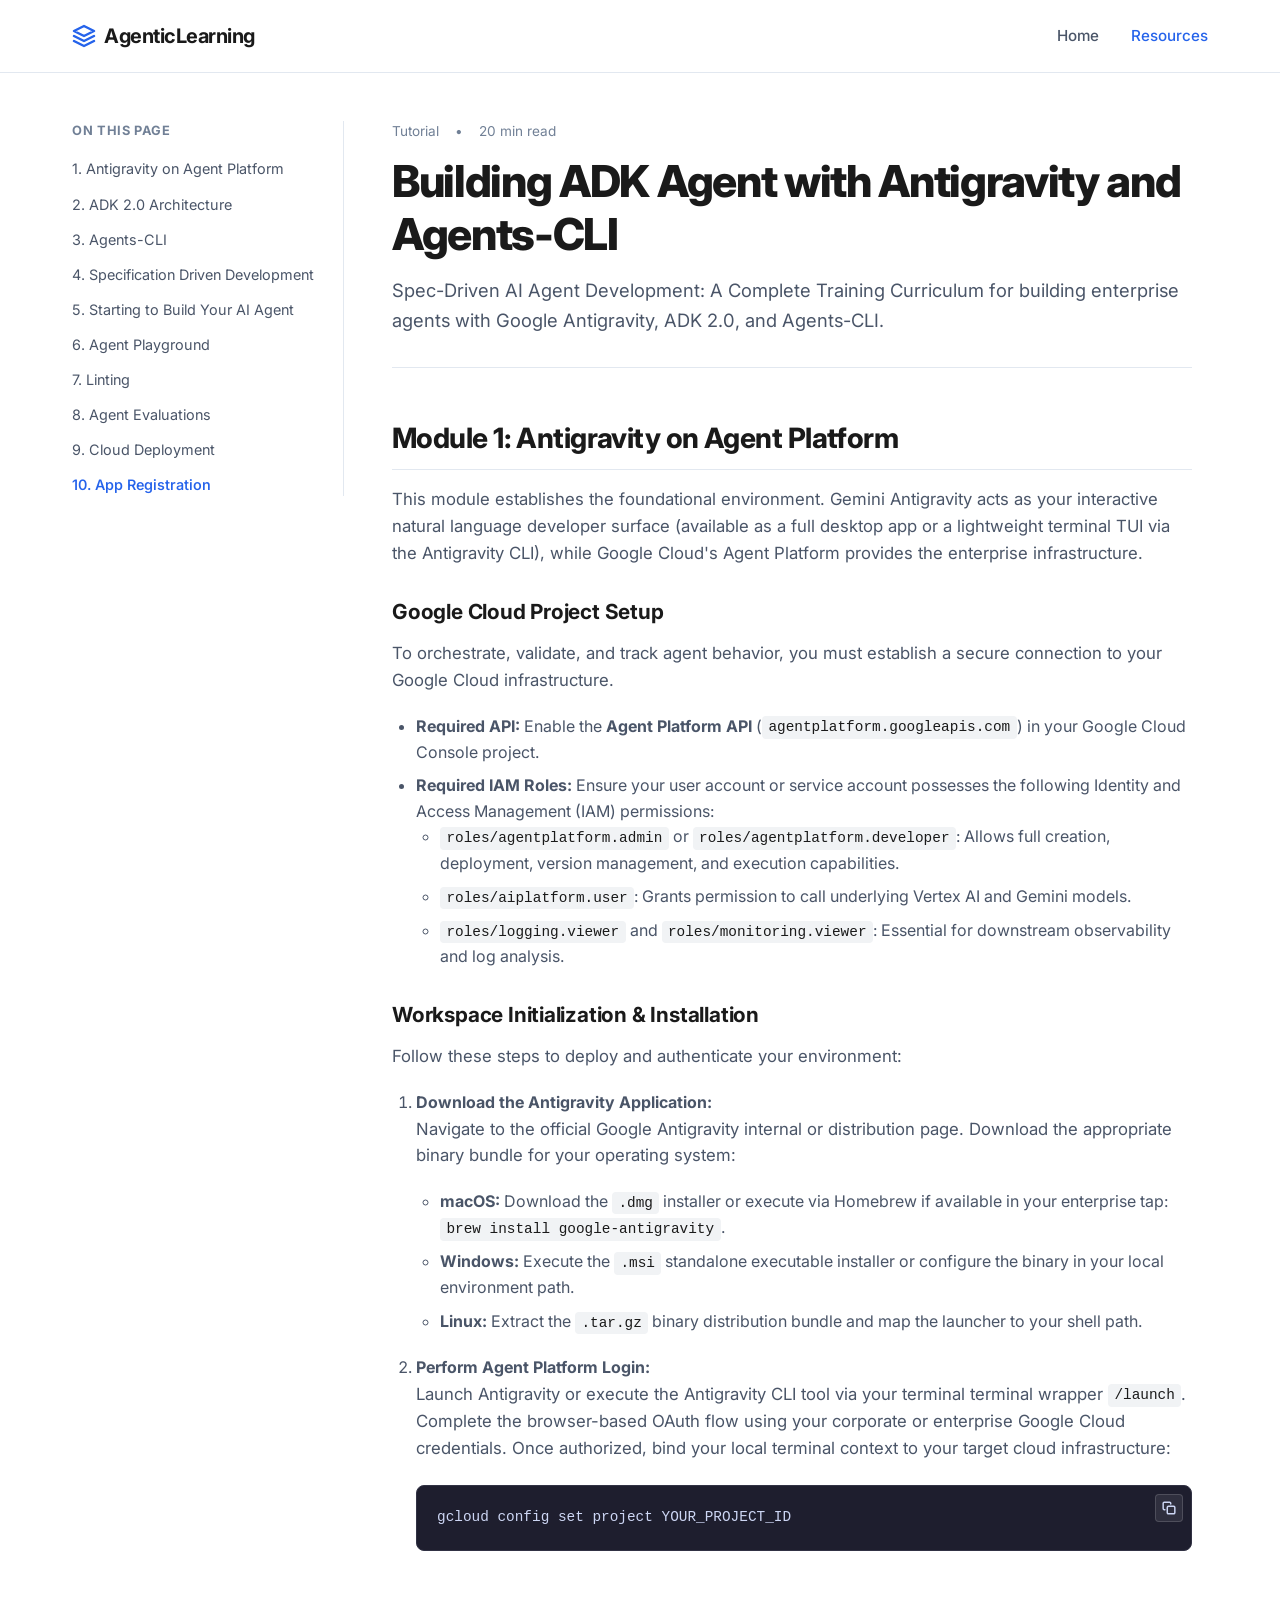
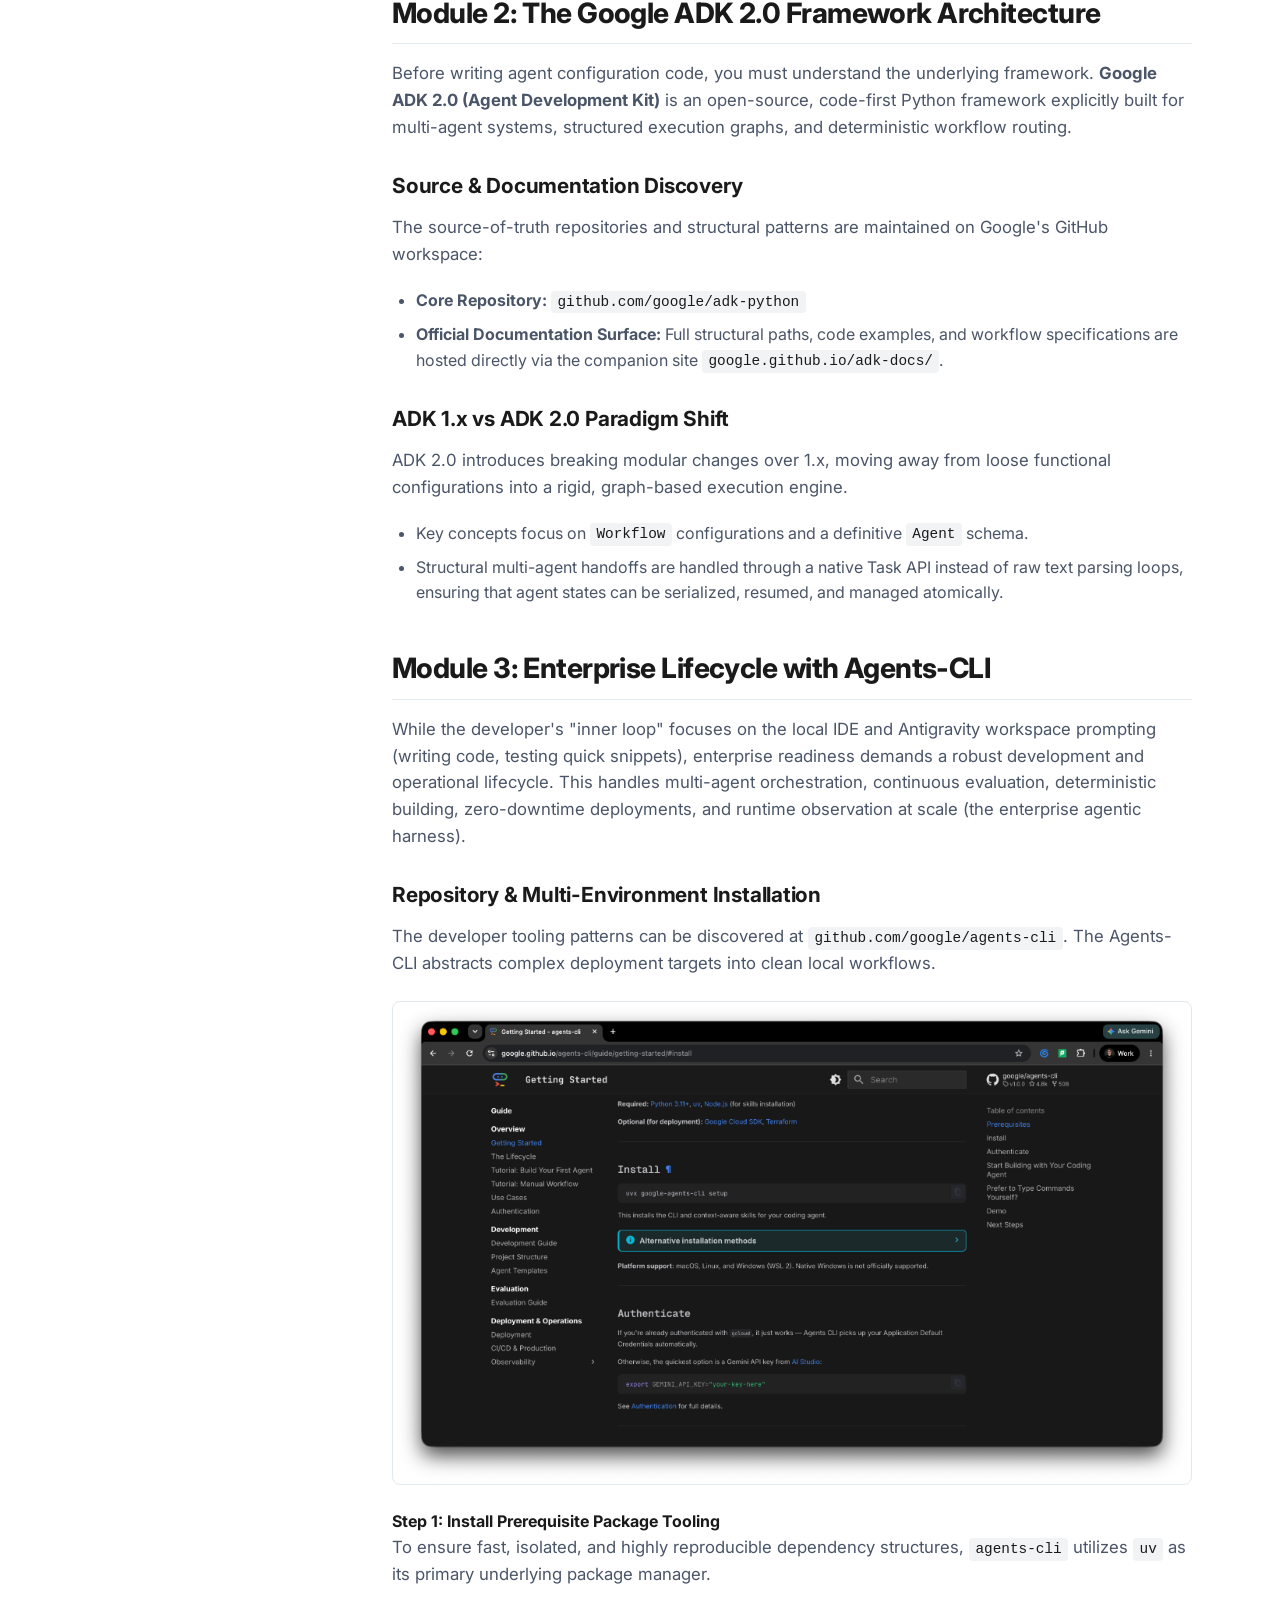
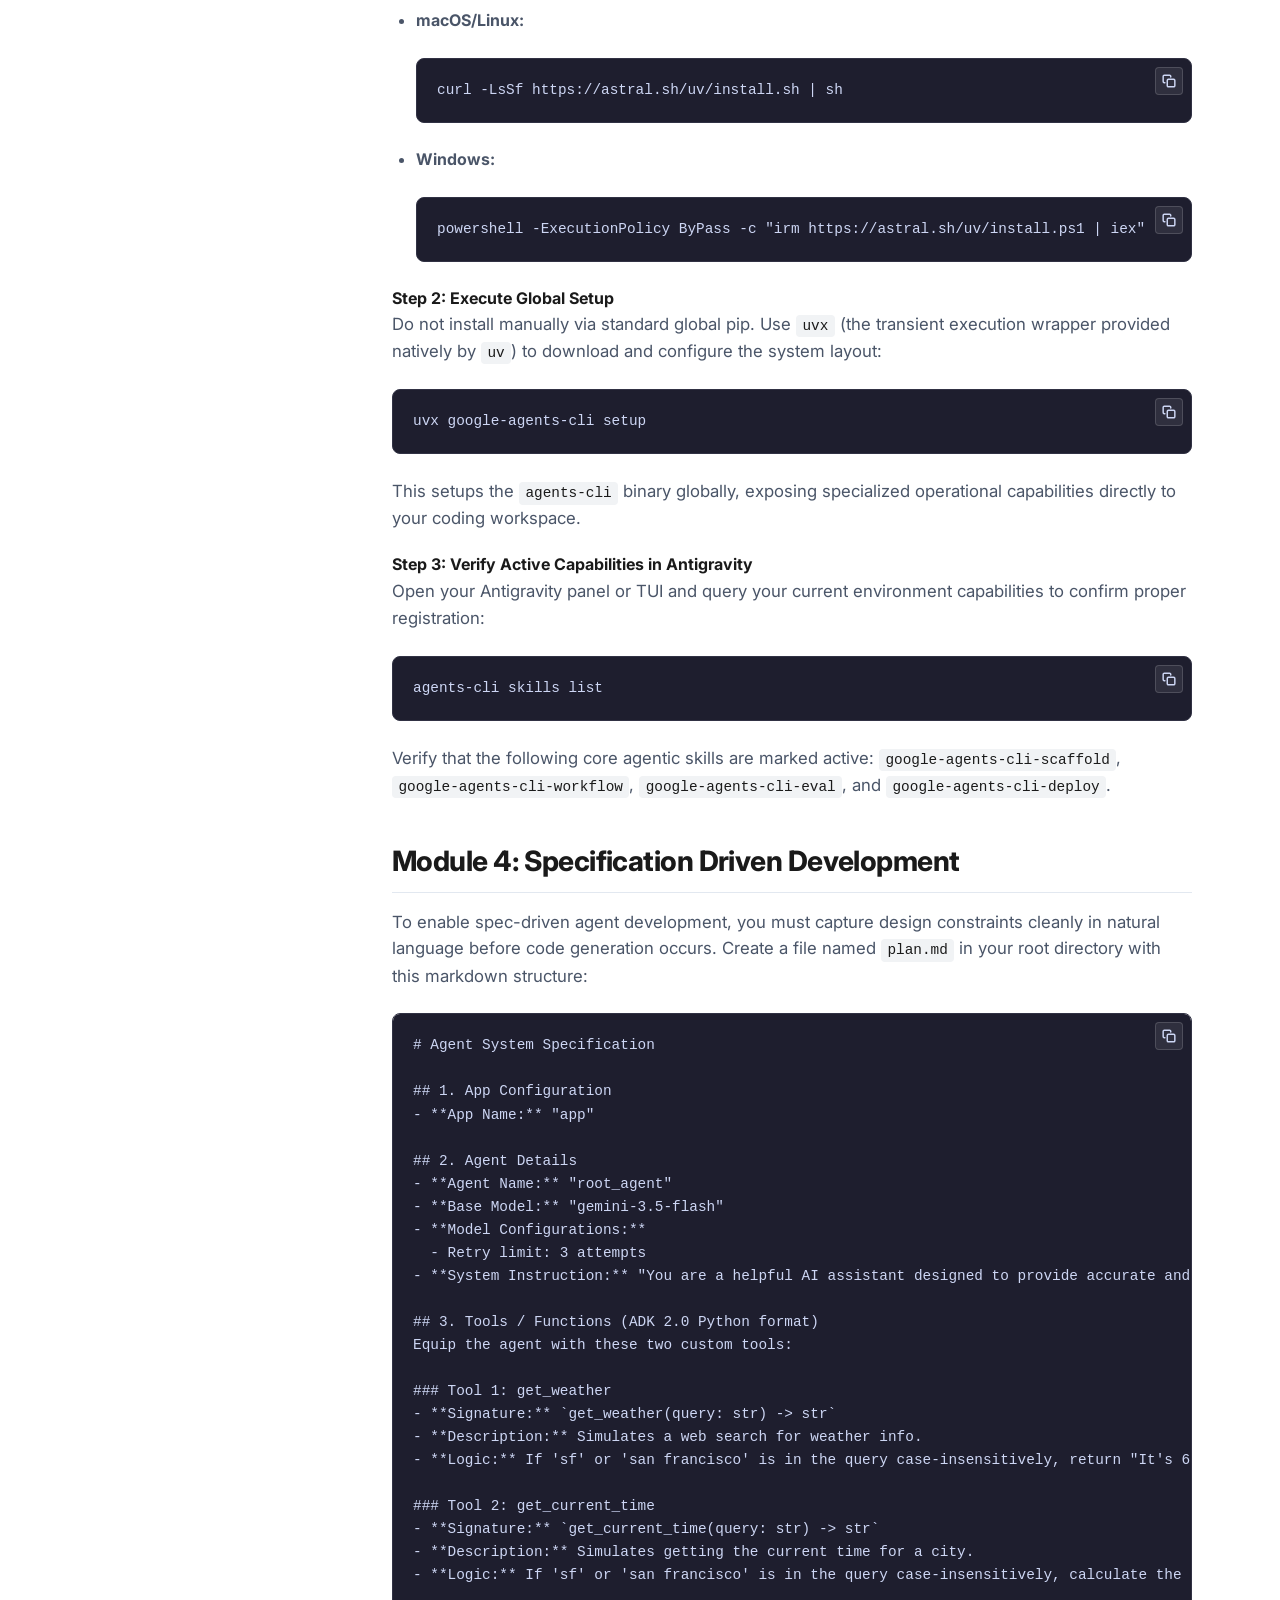
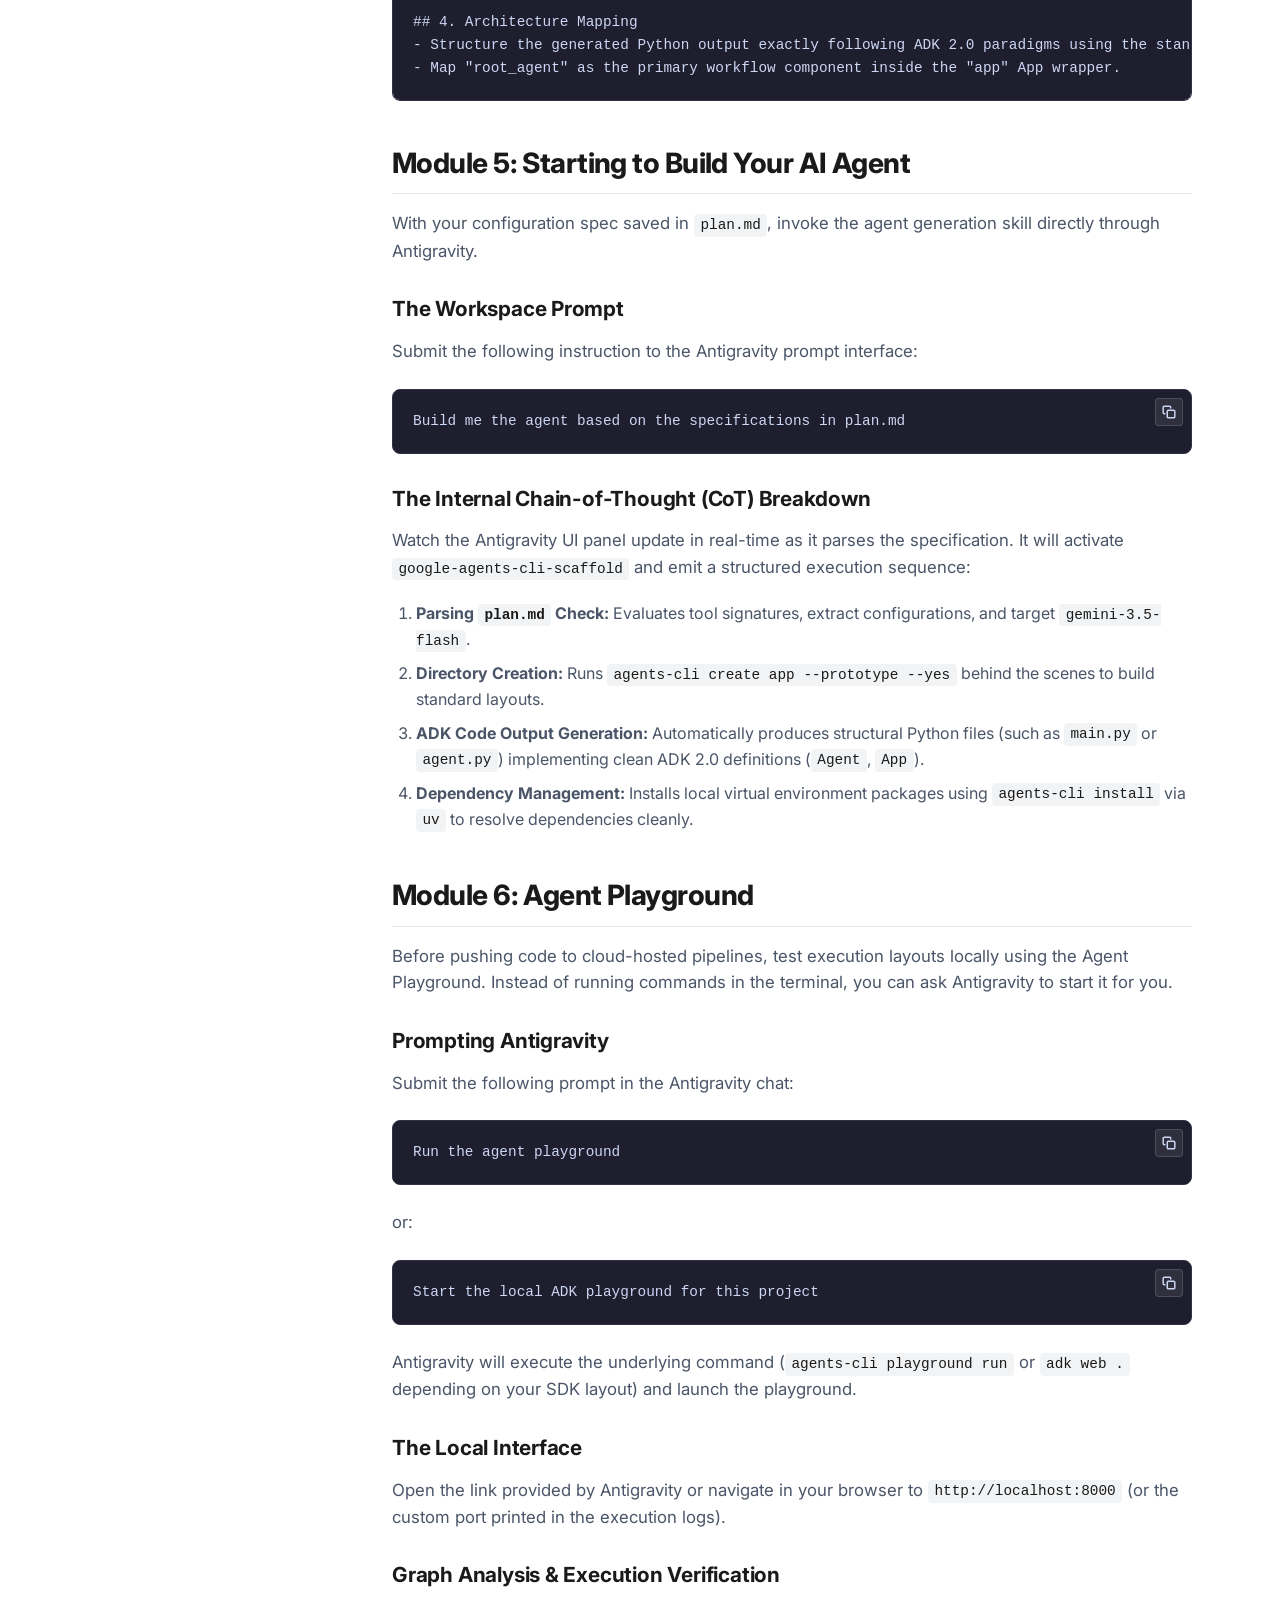
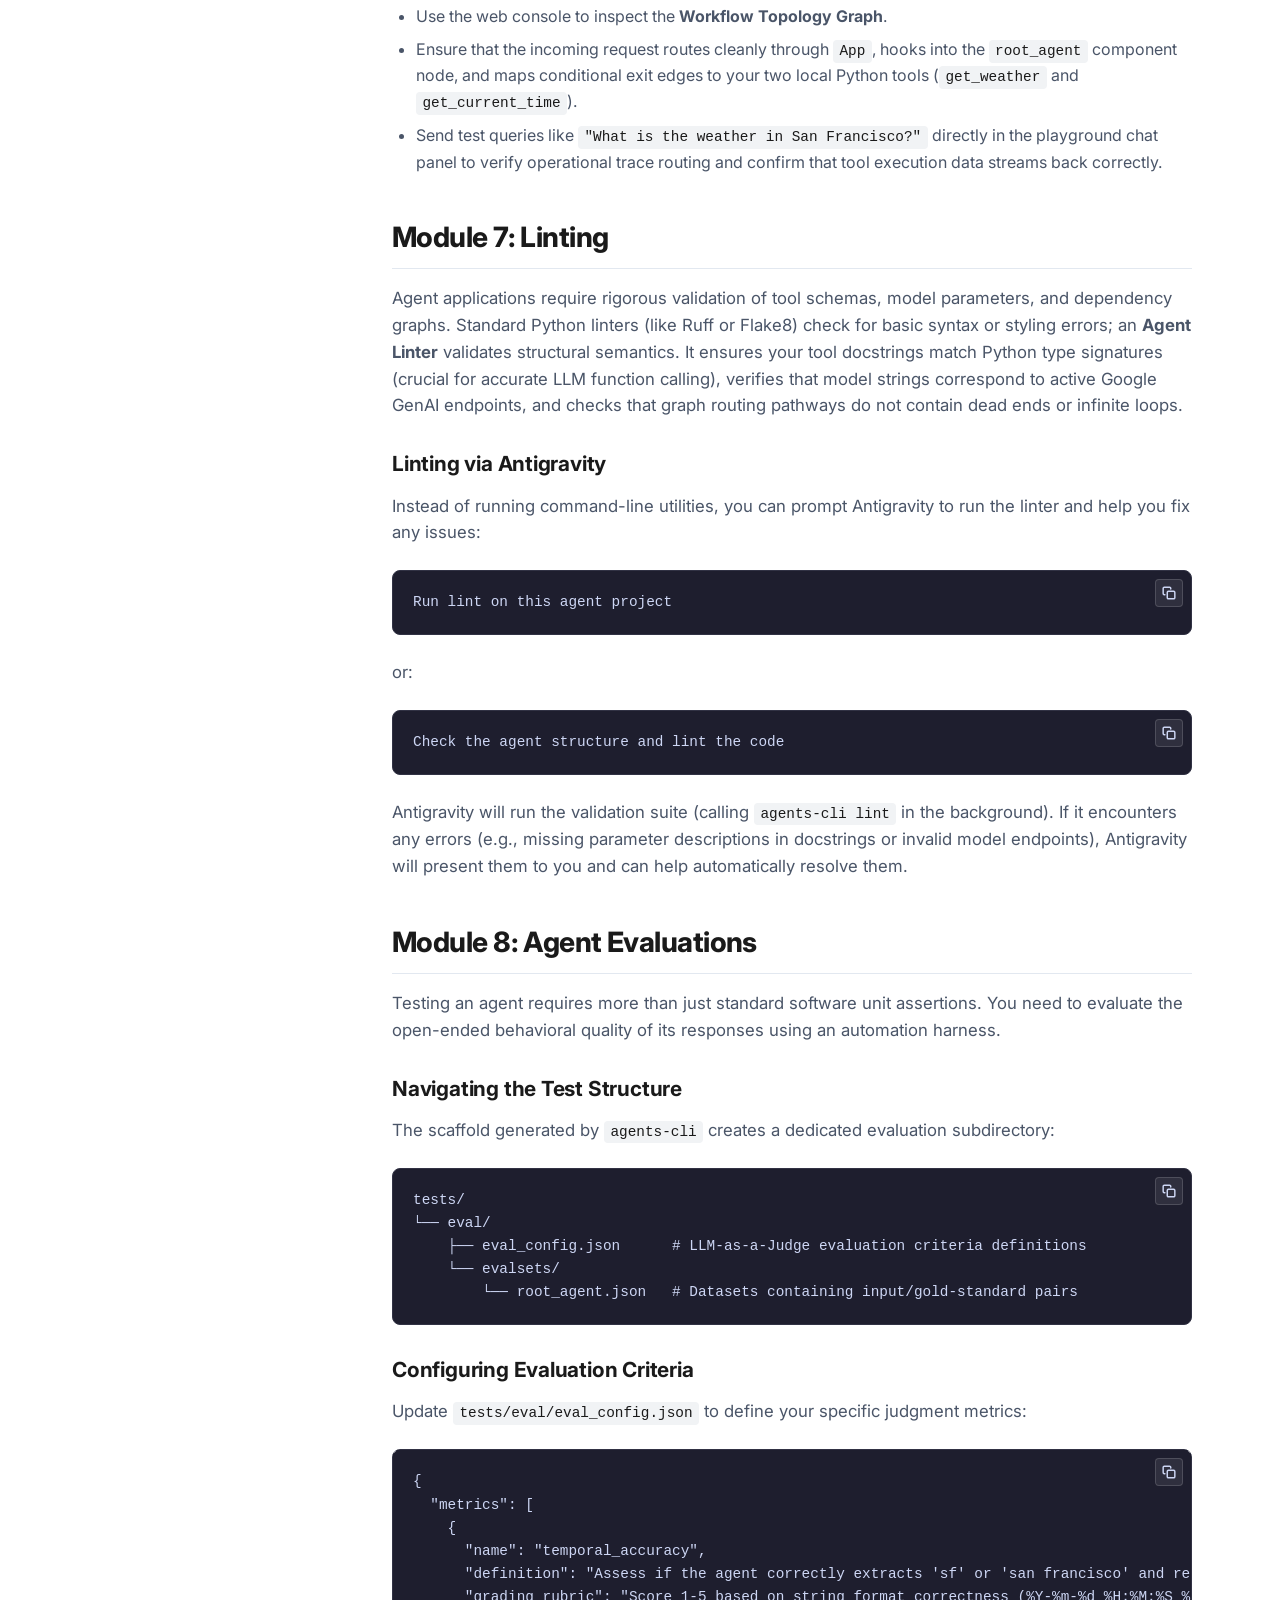
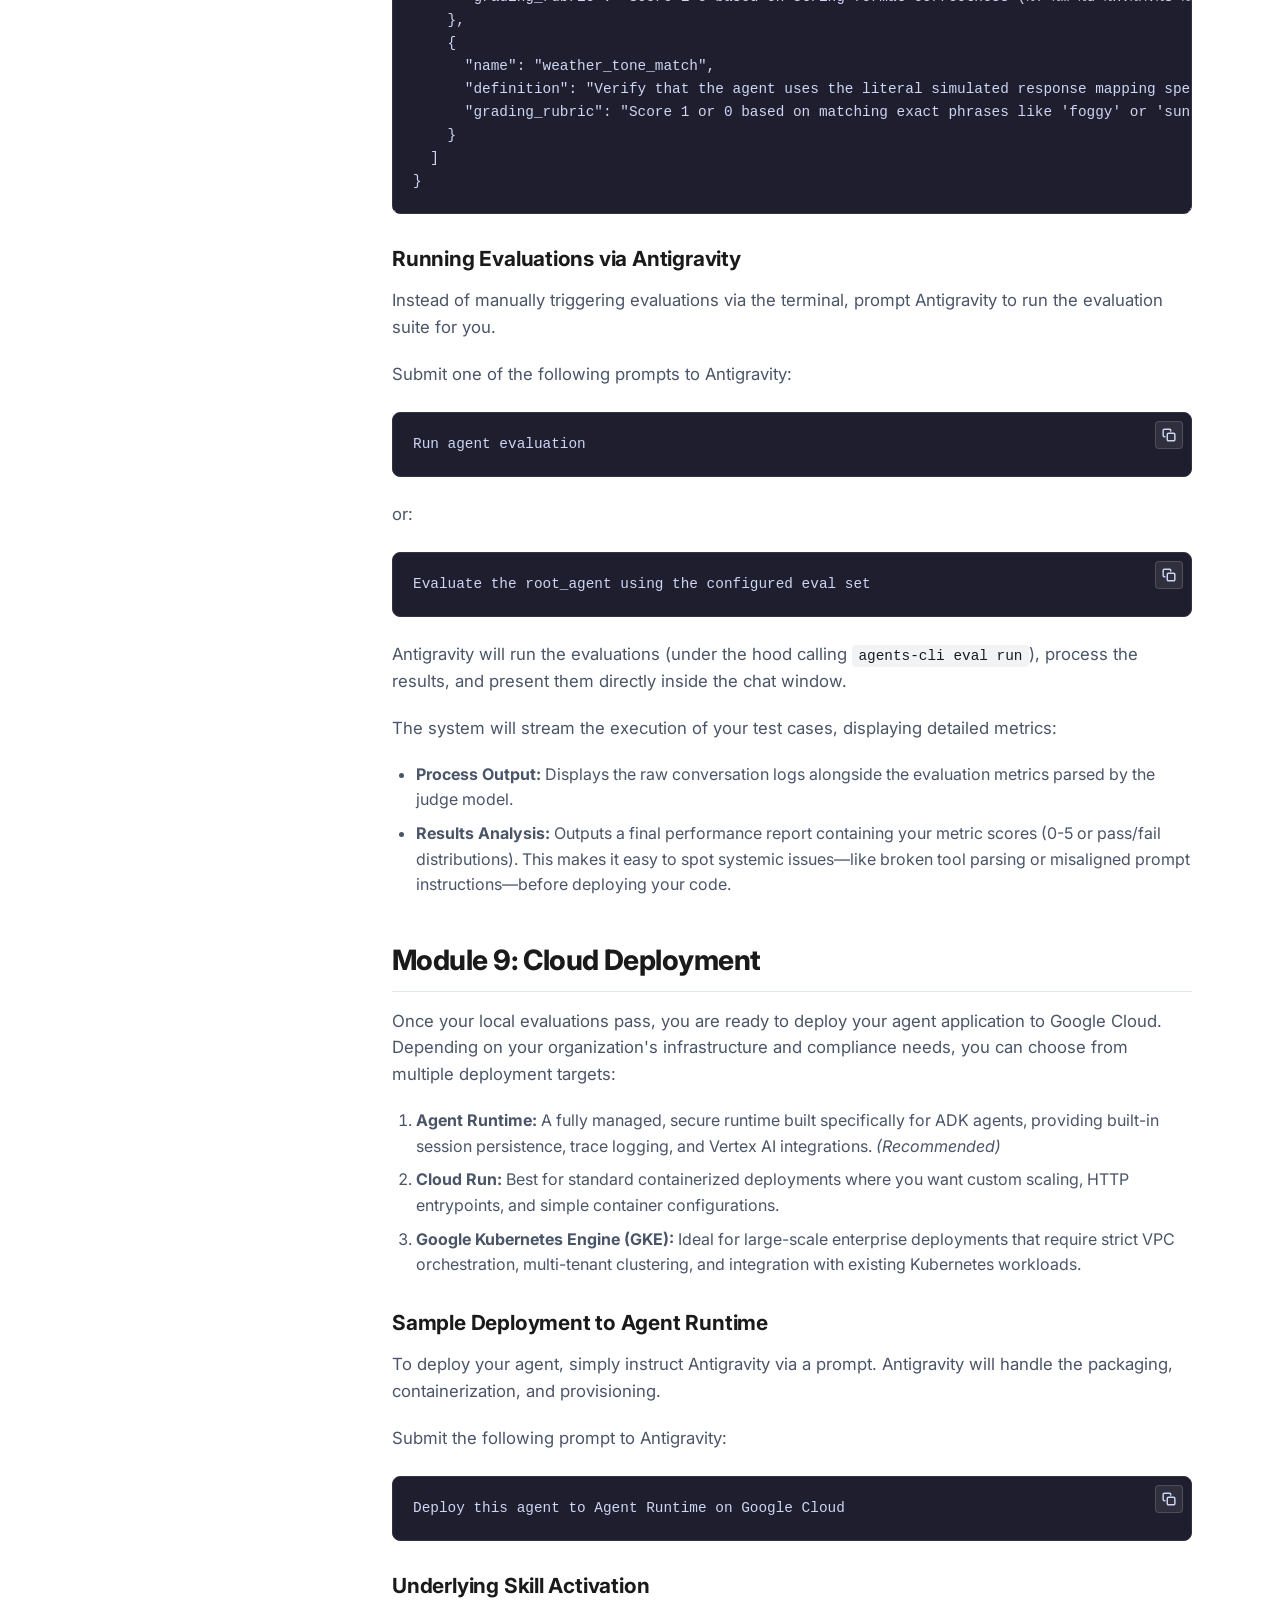
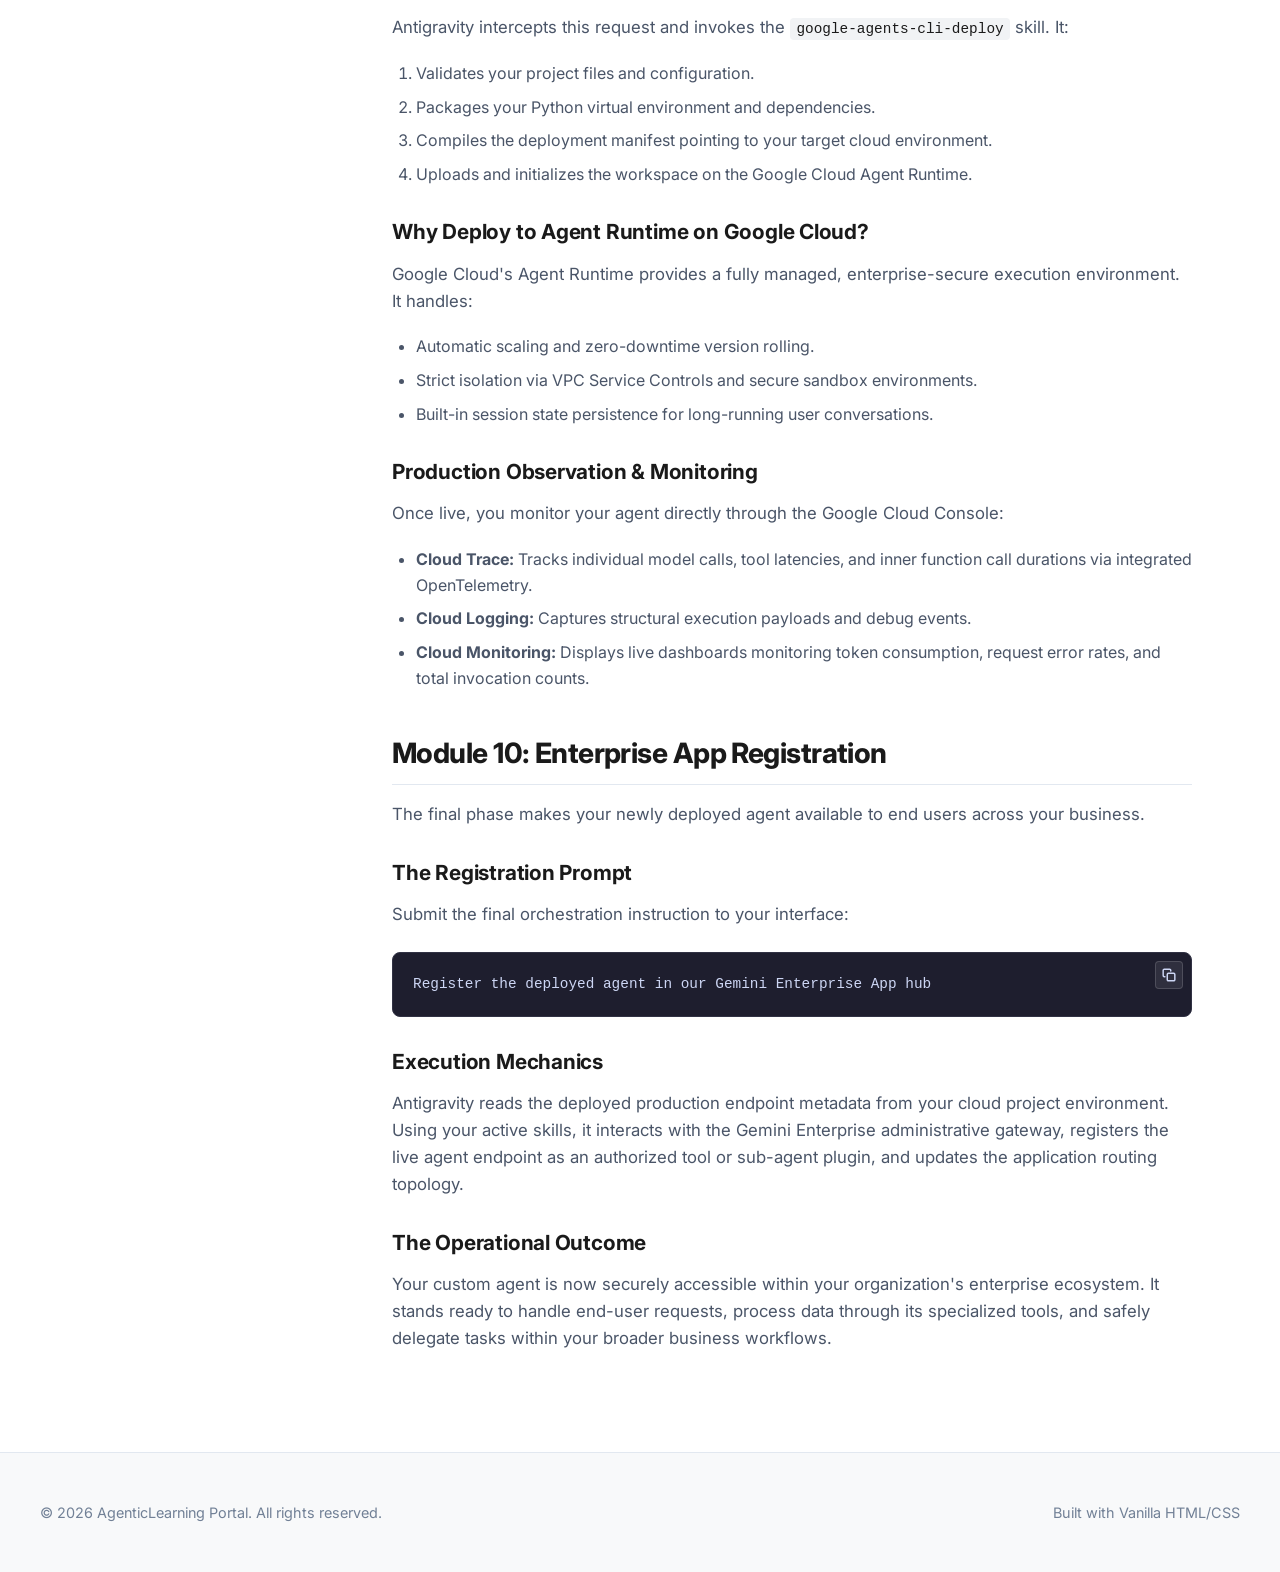
==== commit fc197e25: "Update matching HTML page for ADK Agent curriculum edits" ====
--- a/build-adk-agent-with-agy-and-agents-cli.html
+++ b/build-adk-agent-with-agy-and-agents-cli.html
@@ -3,8 +3,8 @@
 <head>
   <meta charset="UTF-8">
   <meta name="viewport" content="width=device-width, initial-scale=1.0">
-  <title>Building ADK Agent with AGY and agents-cli | AgenticLearning</title>
-  <meta name="description" content="A complete training curriculum on building enterprise agents with Google Antigravity, ADK 2.0, and Agents CLI.">
+  <title>Building ADK Agent with Antigravity and Agents-CLI | AgenticLearning</title>
+  <meta name="description" content="A complete training curriculum on building enterprise agents with Google Antigravity, ADK 2.0, and Agents-CLI.">
   
   <!-- Google Fonts: Inter -->
   <link rel="preconnect" href="https://fonts.googleapis.com">
@@ -44,13 +44,13 @@
       <aside class="sidebar-toc">
         <div class="toc-title">On This Page</div>
         <ul>
-          <li><a href="#module-1" class="active">1. Cloud Setup</a></li>
+          <li><a href="#module-1" class="active">1. Antigravity on Agent Platform</a></li>
           <li><a href="#module-2">2. ADK 2.0 Architecture</a></li>
-          <li><a href="#module-3">3. Agents CLI Outer-Loop</a></li>
-          <li><a href="#module-4">4. Specifying in plan.md</a></li>
-          <li><a href="#module-5">5. Scaffolding via AGY</a></li>
-          <li><a href="#module-6">6. Testing with Playground</a></li>
-          <li><a href="#module-7">7. Static Analysis & Linting</a></li>
+          <li><a href="#module-3">3. Agents-CLI</a></li>
+          <li><a href="#module-4">4. Specification Driven Development</a></li>
+          <li><a href="#module-5">5. Starting to Build Your AI Agent</a></li>
+          <li><a href="#module-6">6. Agent Playground</a></li>
+          <li><a href="#module-7">7. Linting</a></li>
           <li><a href="#module-8">8. Agent Evaluations</a></li>
           <li><a href="#module-9">9. Cloud Deployment</a></li>
           <li><a href="#module-10">10. App Registration</a></li>
@@ -65,13 +65,13 @@
             <span>&bull;</span>
             <span>20 min read</span>
           </div>
-          <h1 class="article-title">Building ADK Agent with AGY and agents-cli</h1>
-          <p class="article-desc">Spec-Driven AI Agent Development: A Complete Training Curriculum for building enterprise agents with Google Antigravity, ADK 2.0, and Agents CLI.</p>
+          <h1 class="article-title">Building ADK Agent with Antigravity and Agents-CLI</h1>
+          <p class="article-desc">Spec-Driven AI Agent Development: A Complete Training Curriculum for building enterprise agents with Google Antigravity, ADK 2.0, and Agents-CLI.</p>
         </header>
 
         <div class="article-body">
           <section id="module-1">
-            <h2>Module 1: Introduction to Gemini Antigravity & Agent Platform Cloud Setup</h2>
+            <h2>Module 1: Antigravity on Agent Platform</h2>
             <p>This module establishes the foundational environment. Gemini Antigravity acts as your interactive natural language developer surface (available as a full desktop app or a lightweight terminal TUI via the Antigravity CLI), while Google Cloud's Agent Platform provides the enterprise infrastructure.</p>
 
             <h3>Google Cloud Project Setup</h3>
@@ -127,11 +127,11 @@
           </section>
 
           <section id="module-3">
-            <h2>Module 3: Enterprise Outer-Loop Lifecycle with Agents CLI</h2>
-            <p>While the developer's "inner loop" focuses on the local IDE and Antigravity workspace prompting (writing code, testing quick snippets), enterprise readiness demands a robust <strong>outer loop</strong>. This handles multi-agent orchestration, continuous evaluation, deterministic building, zero-downtime deployments, and runtime observation at scale (the enterprise agentic harness).</p>
+            <h2>Module 3: Enterprise Lifecycle with Agents-CLI</h2>
+            <p>While the developer's "inner loop" focuses on the local IDE and Antigravity workspace prompting (writing code, testing quick snippets), enterprise readiness demands a robust development and operational lifecycle. This handles multi-agent orchestration, continuous evaluation, deterministic building, zero-downtime deployments, and runtime observation at scale (the enterprise agentic harness).</p>
 
             <h3>Repository & Multi-Environment Installation</h3>
-            <p>The developer tooling patterns can be discovered at <code>github.com/google/agents-cli</code>. The CLI abstracts complex deployment targets into clean local workflows.</p>
+            <p>The developer tooling patterns can be discovered at <code>github.com/google/agents-cli</code>. The Agents-CLI abstracts complex deployment targets into clean local workflows.</p>
             <img src="assets/agents_cli_install.png" alt="Getting Started with agents-cli">
 
             <h4>Step 1: Install Prerequisite Package Tooling</h4>
@@ -159,7 +159,7 @@
           </section>
 
           <section id="module-4">
-            <h2>Module 4: Specifying the Agent in <code>plan.md</code></h2>
+            <h2>Module 4: Specification Driven Development</h2>
             <p>To enable spec-driven agent development, you must capture design constraints cleanly in natural language before code generation occurs. Create a file named <code>plan.md</code> in your root directory with this markdown structure:</p>
 
             <pre><code># Agent System Specification
@@ -193,7 +193,7 @@
           </section>
 
           <section id="module-5">
-            <h2>Module 5: Code Scaffolding via Antigravity Prompting</h2>
+            <h2>Module 5: Starting to Build Your AI Agent</h2>
             <p>With your configuration spec saved in <code>plan.md</code>, invoke the agent generation skill directly through Antigravity.</p>
 
             <h3>The Workspace Prompt</h3>
@@ -211,16 +211,18 @@
           </section>
 
           <section id="module-6">
-            <h2>Module 6: Testing with the ADK Playground Graph</h2>
-            <p>Before pushing code to cloud-hosted pipelines, test execution layouts locally.</p>
-
-            <h3>Launch Command</h3>
-            <p>Execute the playground runtime using your terminal or through a slash-command shortcut in Antigravity:</p>
-            <pre><code>agents-cli playground run</code></pre>
-            <p><em>(Alternatively, you can run <code>adk web .</code> depending on your active SDK layout).</em></p>
+            <h2>Module 6: Agent Playground</h2>
+            <p>Before pushing code to cloud-hosted pipelines, test execution layouts locally using the Agent Playground. Instead of running commands in the terminal, you can ask Antigravity to start it for you.</p>
+
+            <h3>Prompting Antigravity</h3>
+            <p>Submit the following prompt in the Antigravity chat:</p>
+            <pre><code>Run the agent playground</code></pre>
+            <p>or:</p>
+            <pre><code>Start the local ADK playground for this project</code></pre>
+            <p>Antigravity will execute the underlying command (<code>agents-cli playground run</code> or <code>adk web .</code> depending on your SDK layout) and launch the playground.</p>
 
             <h3>The Local Interface</h3>
-            <p>Open your browser to <code>http://localhost:8000</code> (or the custom port printed in the logs).</p>
+            <p>Open the link provided by Antigravity or navigate in your browser to <code>http://localhost:8000</code> (or the custom port printed in the execution logs).</p>
 
             <h3>Graph Analysis & Execution Verification</h3>
             <ul>
@@ -231,20 +233,19 @@
           </section>
 
           <section id="module-7">
-            <h2>Module 7: Static Analysis & Agent Code Linting</h2>
-            <p>Agent applications require rigorous validation of tool schemas, model parameters, and dependency graphs. This is where linting comes in.</p>
-
-            <h3>The Purpose of Agent Linting</h3>
-            <p>Standard Python linters (like Ruff or Flake8) check for basic syntax or styling errors; an <strong>Agent Linter</strong> validates structural semantics. It ensures your tool docstrings match Python type signatures (crucial for accurate LLM function calling), verifies that model strings correspond to active Google GenAI endpoints, and checks that graph routing pathways do not contain dead ends or infinite loops.</p>
-
-            <h3>Execution Command</h3>
-            <p>Run the lint suite to verify compliance before moving forward:</p>
-            <pre><code>agents-cli lint</code></pre>
-            <p>If errors are encountered (e.g., missing parameter descriptions in docstrings), fix them immediately to ensure clean tool parsing by Gemini.</p>
+            <h2>Module 7: Linting</h2>
+            <p>Agent applications require rigorous validation of tool schemas, model parameters, and dependency graphs. Standard Python linters (like Ruff or Flake8) check for basic syntax or styling errors; an <strong>Agent Linter</strong> validates structural semantics. It ensures your tool docstrings match Python type signatures (crucial for accurate LLM function calling), verifies that model strings correspond to active Google GenAI endpoints, and checks that graph routing pathways do not contain dead ends or infinite loops.</p>
+
+            <h3>Linting via Antigravity</h3>
+            <p>Instead of running command-line utilities, you can prompt Antigravity to run the linter and help you fix any issues:</p>
+            <pre><code>Run lint on this agent project</code></pre>
+            <p>or:</p>
+            <pre><code>Check the agent structure and lint the code</code></pre>
+            <p>Antigravity will run the validation suite (calling <code>agents-cli lint</code> in the background). If it encounters any errors (e.g., missing parameter descriptions in docstrings or invalid model endpoints), Antigravity will present them to you and can help automatically resolve them.</p>
           </section>
 
           <section id="module-8">
-            <h2>Module 8: Comprehensive Agent Evaluations (LLM-as-a-Judge)</h2>
+            <h2>Module 8: Agent Evaluations</h2>
             <p>Testing an agent requires more than just standard software unit assertions. You need to evaluate the open-ended behavioral quality of its responses using an automation harness.</p>
 
             <h3>Navigating the Test Structure</h3>
@@ -272,10 +273,15 @@
   ]
 }</code></pre>
 
-            <h3>Running and Interpreting Evals</h3>
-            <p>Trigger the automated test run using the <code>google-agents-cli-eval</code> capability:</p>
-            <pre><code>agents-cli eval run</code></pre>
-            <p>The console will stream the execution of your test cases, displaying detailed metrics:</p>
+            <h3>Running Evaluations via Antigravity</h3>
+            <p>Instead of manually triggering evaluations via the terminal, prompt Antigravity to run the evaluation suite for you.</p>
+            <p>Submit one of the following prompts to Antigravity:</p>
+            <pre><code>Run agent evaluation</code></pre>
+            <p>or:</p>
+            <pre><code>Evaluate the root_agent using the configured eval set</code></pre>
+            <p>Antigravity will run the evaluations (under the hood calling <code>agents-cli eval run</code>), process the results, and present them directly inside the chat window.</p>
+
+            <p>The system will stream the execution of your test cases, displaying detailed metrics:</p>
             <ul>
               <li><strong>Process Output:</strong> Displays the raw conversation logs alongside the evaluation metrics parsed by the judge model.</li>
               <li><strong>Results Analysis:</strong> Outputs a final performance report containing your metric scores (0-5 or pass/fail distributions). This makes it easy to spot systemic issues—like broken tool parsing or misaligned prompt instructions—before deploying your code.</li>
@@ -283,15 +289,27 @@
           </section>
 
           <section id="module-9">
-            <h2>Module 9: Cloud Deployment to Agent Runtime</h2>
-            <p>Once your local evaluations pass, deploy your application to production cloud infrastructure.</p>
-
-            <h3>The Deployment Prompt</h3>
-            <p>Instruct your Antigravity developer assistant to provision resources:</p>
-            <pre><code>Deploy this agent to Agent Runtime in Google Cloud</code></pre>
+            <h2>Module 9: Cloud Deployment</h2>
+            <p>Once your local evaluations pass, you are ready to deploy your agent application to Google Cloud. Depending on your organization's infrastructure and compliance needs, you can choose from multiple deployment targets:</p>
+            <ol>
+              <li><strong>Agent Runtime:</strong> A fully managed, secure runtime built specifically for ADK agents, providing built-in session persistence, trace logging, and Vertex AI integrations. <em>(Recommended)</em></li>
+              <li><strong>Cloud Run:</strong> Best for standard containerized deployments where you want custom scaling, HTTP entrypoints, and simple container configurations.</li>
+              <li><strong>Google Kubernetes Engine (GKE):</strong> Ideal for large-scale enterprise deployments that require strict VPC orchestration, multi-tenant clustering, and integration with existing Kubernetes workloads.</li>
+            </ol>
+
+            <h3>Sample Deployment to Agent Runtime</h3>
+            <p>To deploy your agent, simply instruct Antigravity via a prompt. Antigravity will handle the packaging, containerization, and provisioning.</p>
+            <p>Submit the following prompt to Antigravity:</p>
+            <pre><code>Deploy this agent to Agent Runtime on Google Cloud</code></pre>
 
             <h3>Underlying Skill Activation</h3>
-            <p>Antigravity intercepts this request and invokes <code>google-agents-cli-deploy</code>. It converts your directory state into enterprise configuration layers, packages the Python environment, sets your target to Cloud Run or Vertex AI Reasoning Engines (<code>ReasoningEngine</code>), and uploads the workspace safely.</p>
+            <p>Antigravity intercepts this request and invokes the <code>google-agents-cli-deploy</code> skill. It:</p>
+            <ol>
+              <li>Validates your project files and configuration.</li>
+              <li>Packages your Python virtual environment and dependencies.</li>
+              <li>Compiles the deployment manifest pointing to your target cloud environment.</li>
+              <li>Uploads and initializes the workspace on the Google Cloud Agent Runtime.</li>
+            </ol>
 
             <h3>Why Deploy to Agent Runtime on Google Cloud?</h3>
             <p>Google Cloud's Agent Runtime provides a fully managed, enterprise-secure execution environment. It handles:</p>
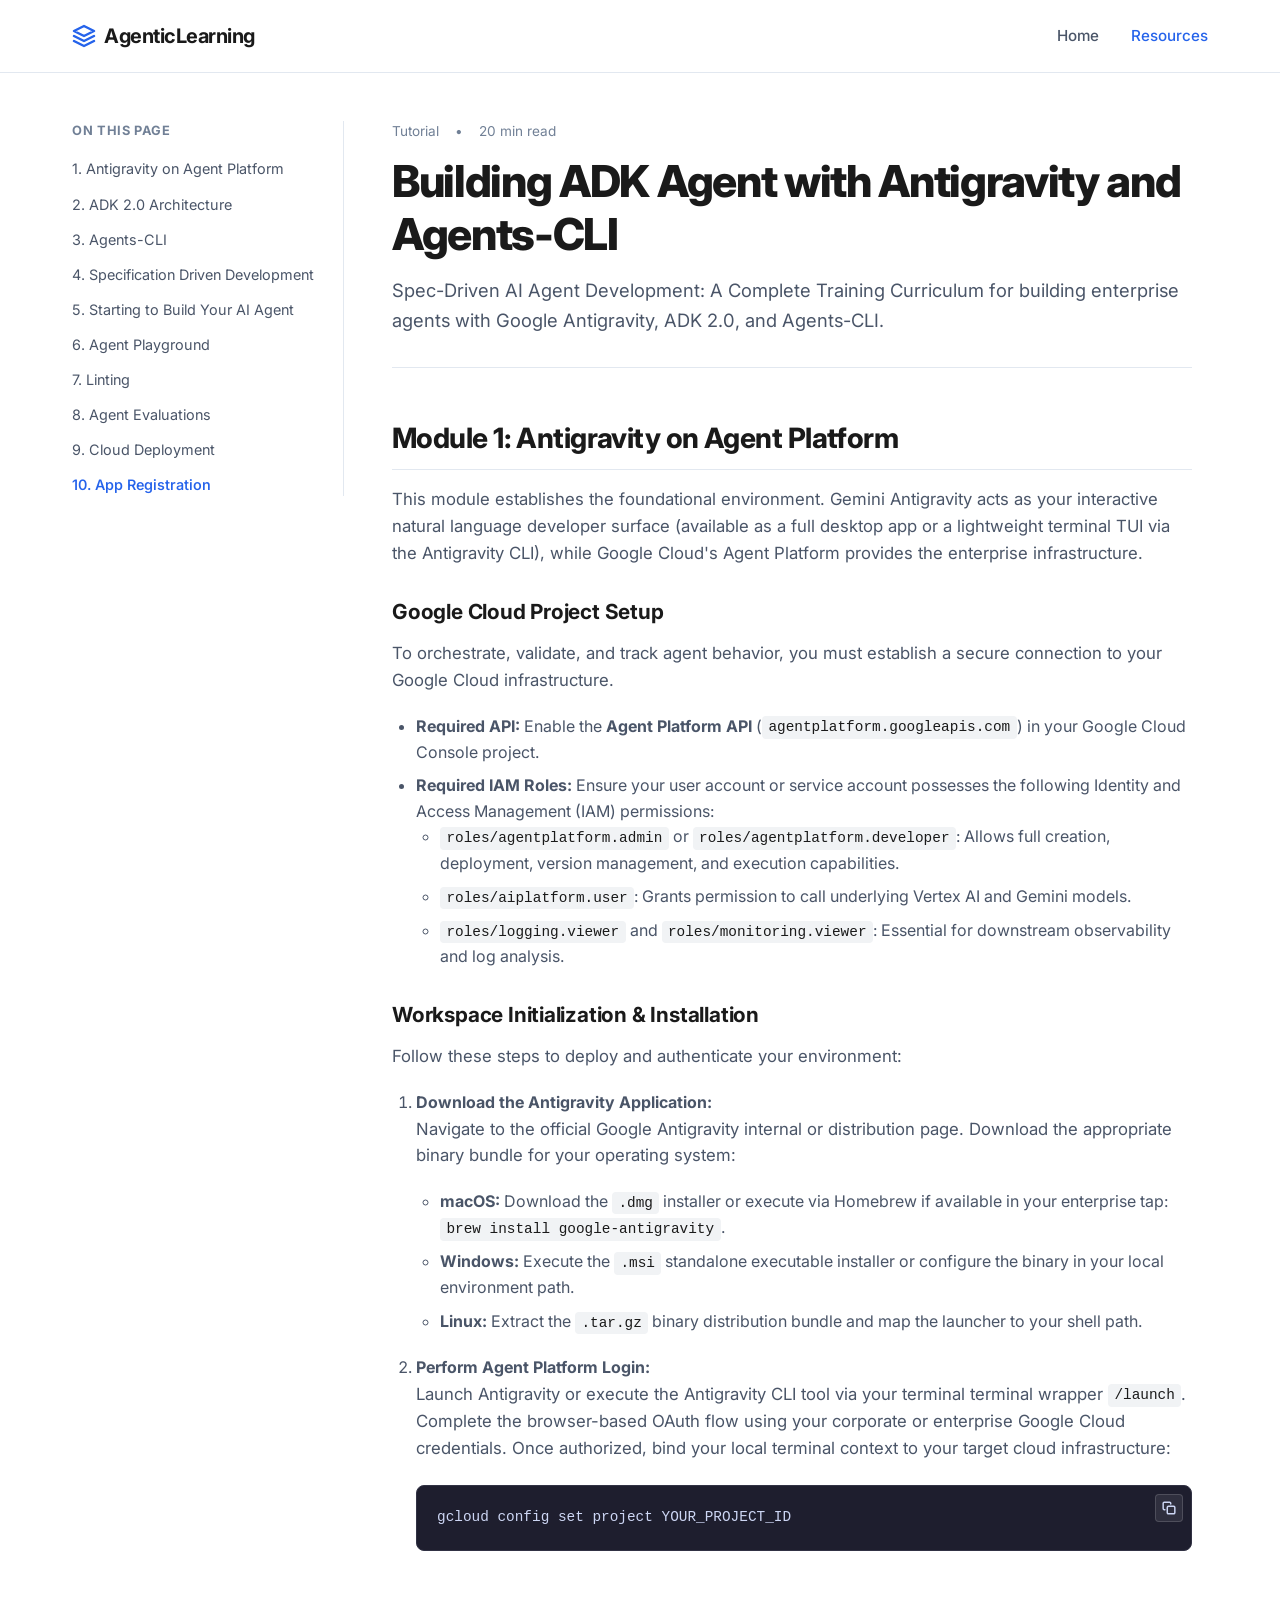
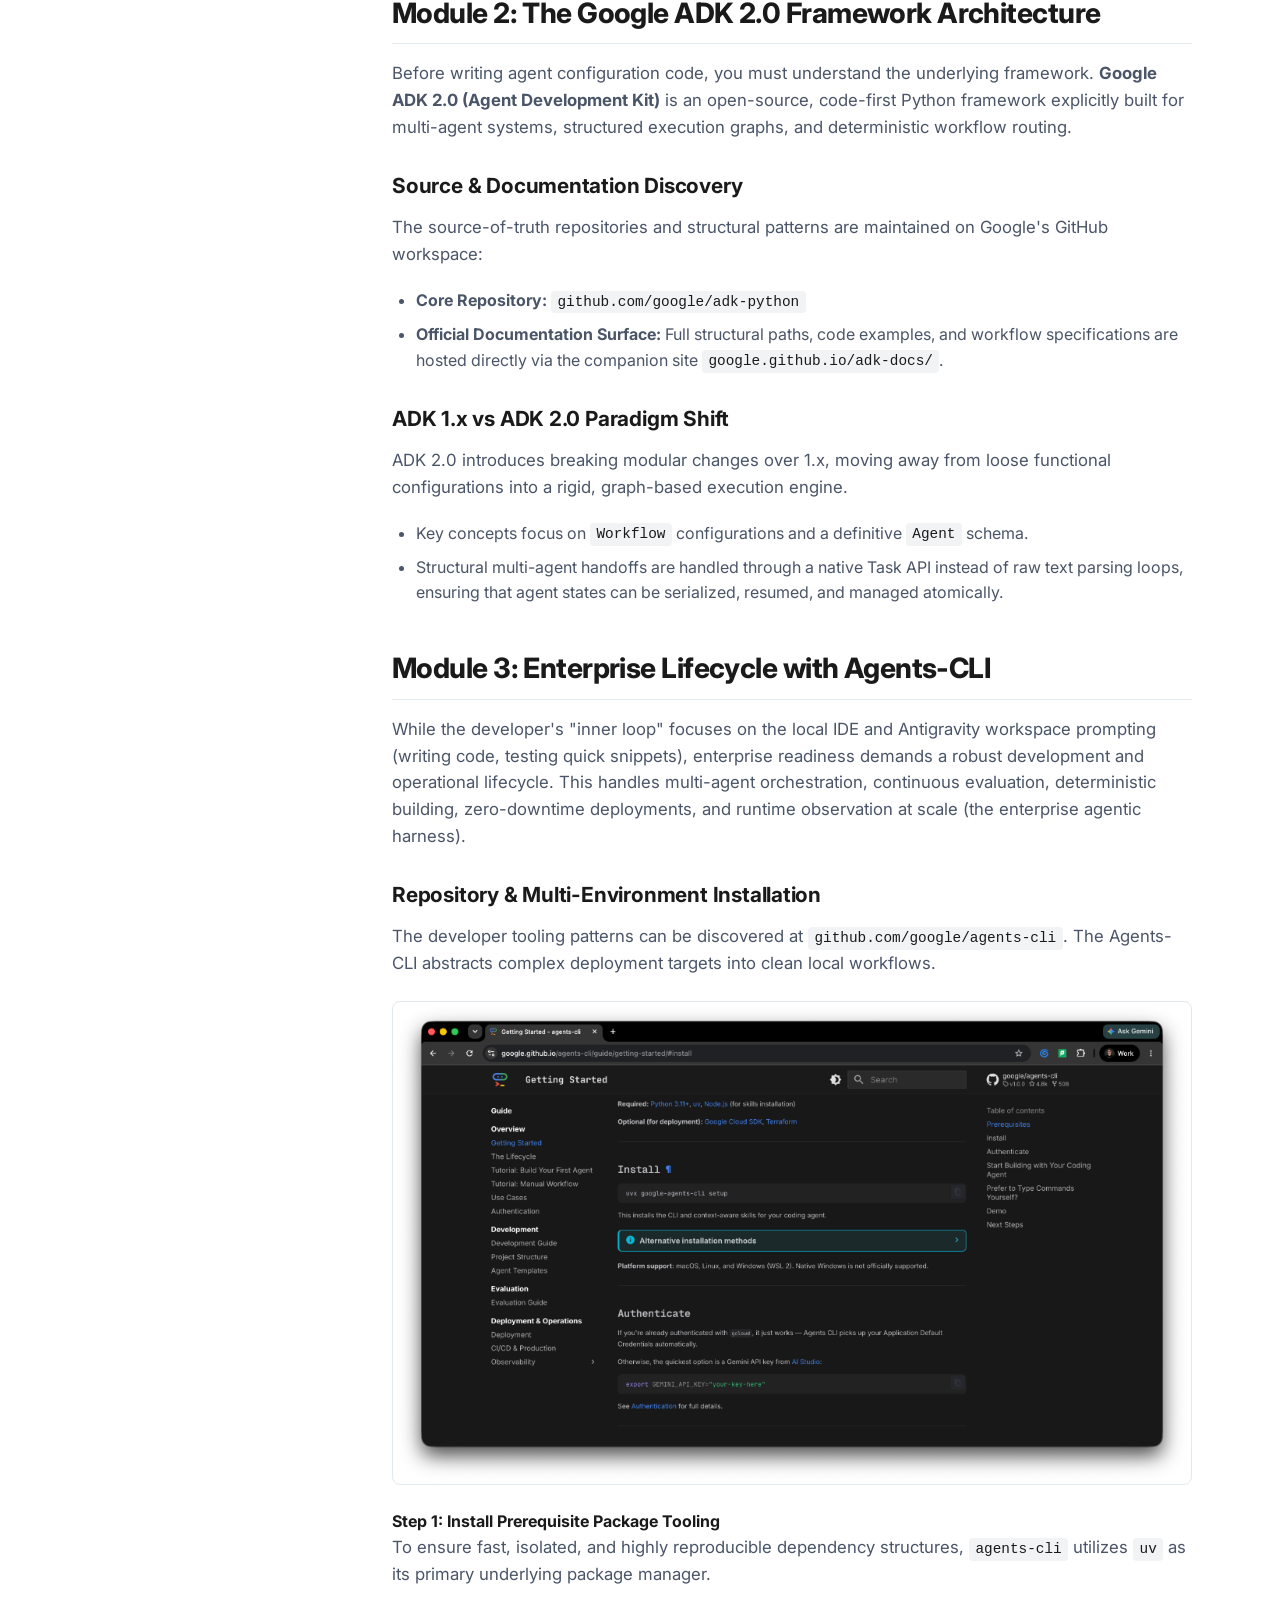
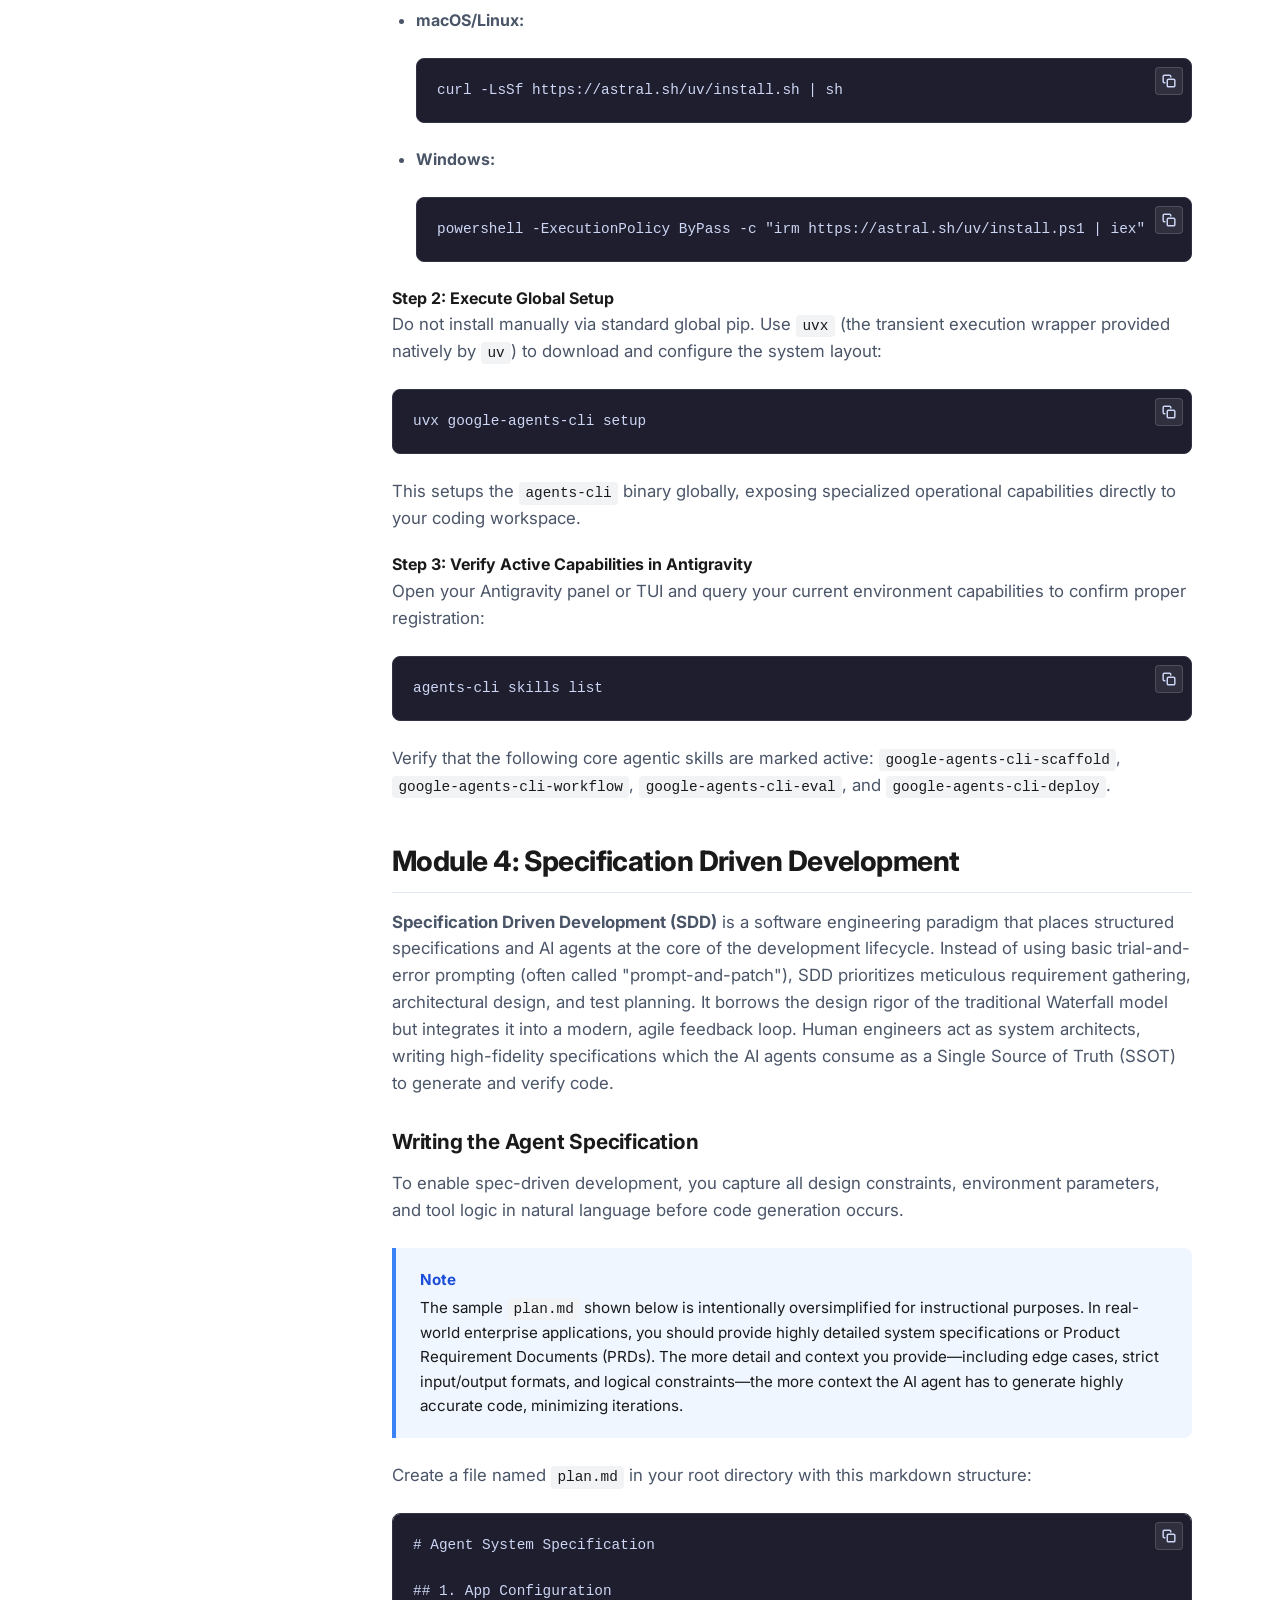
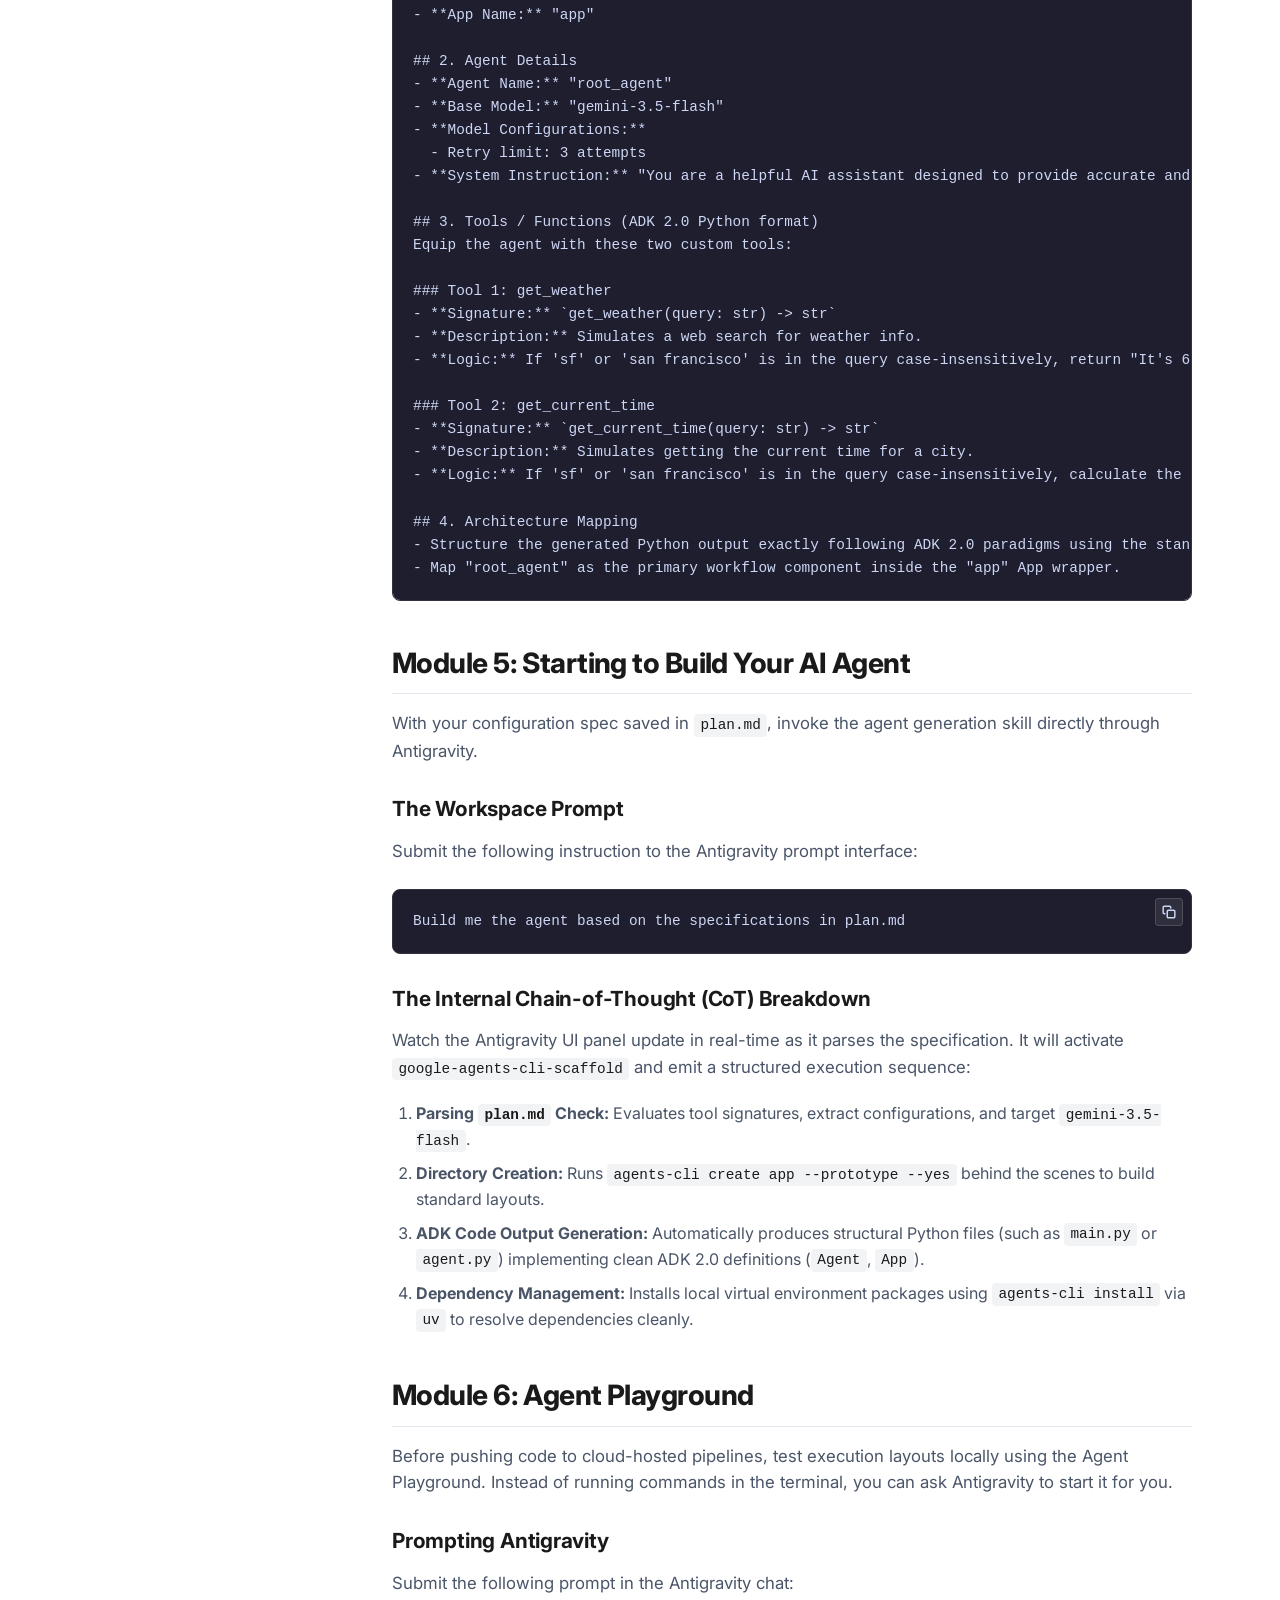
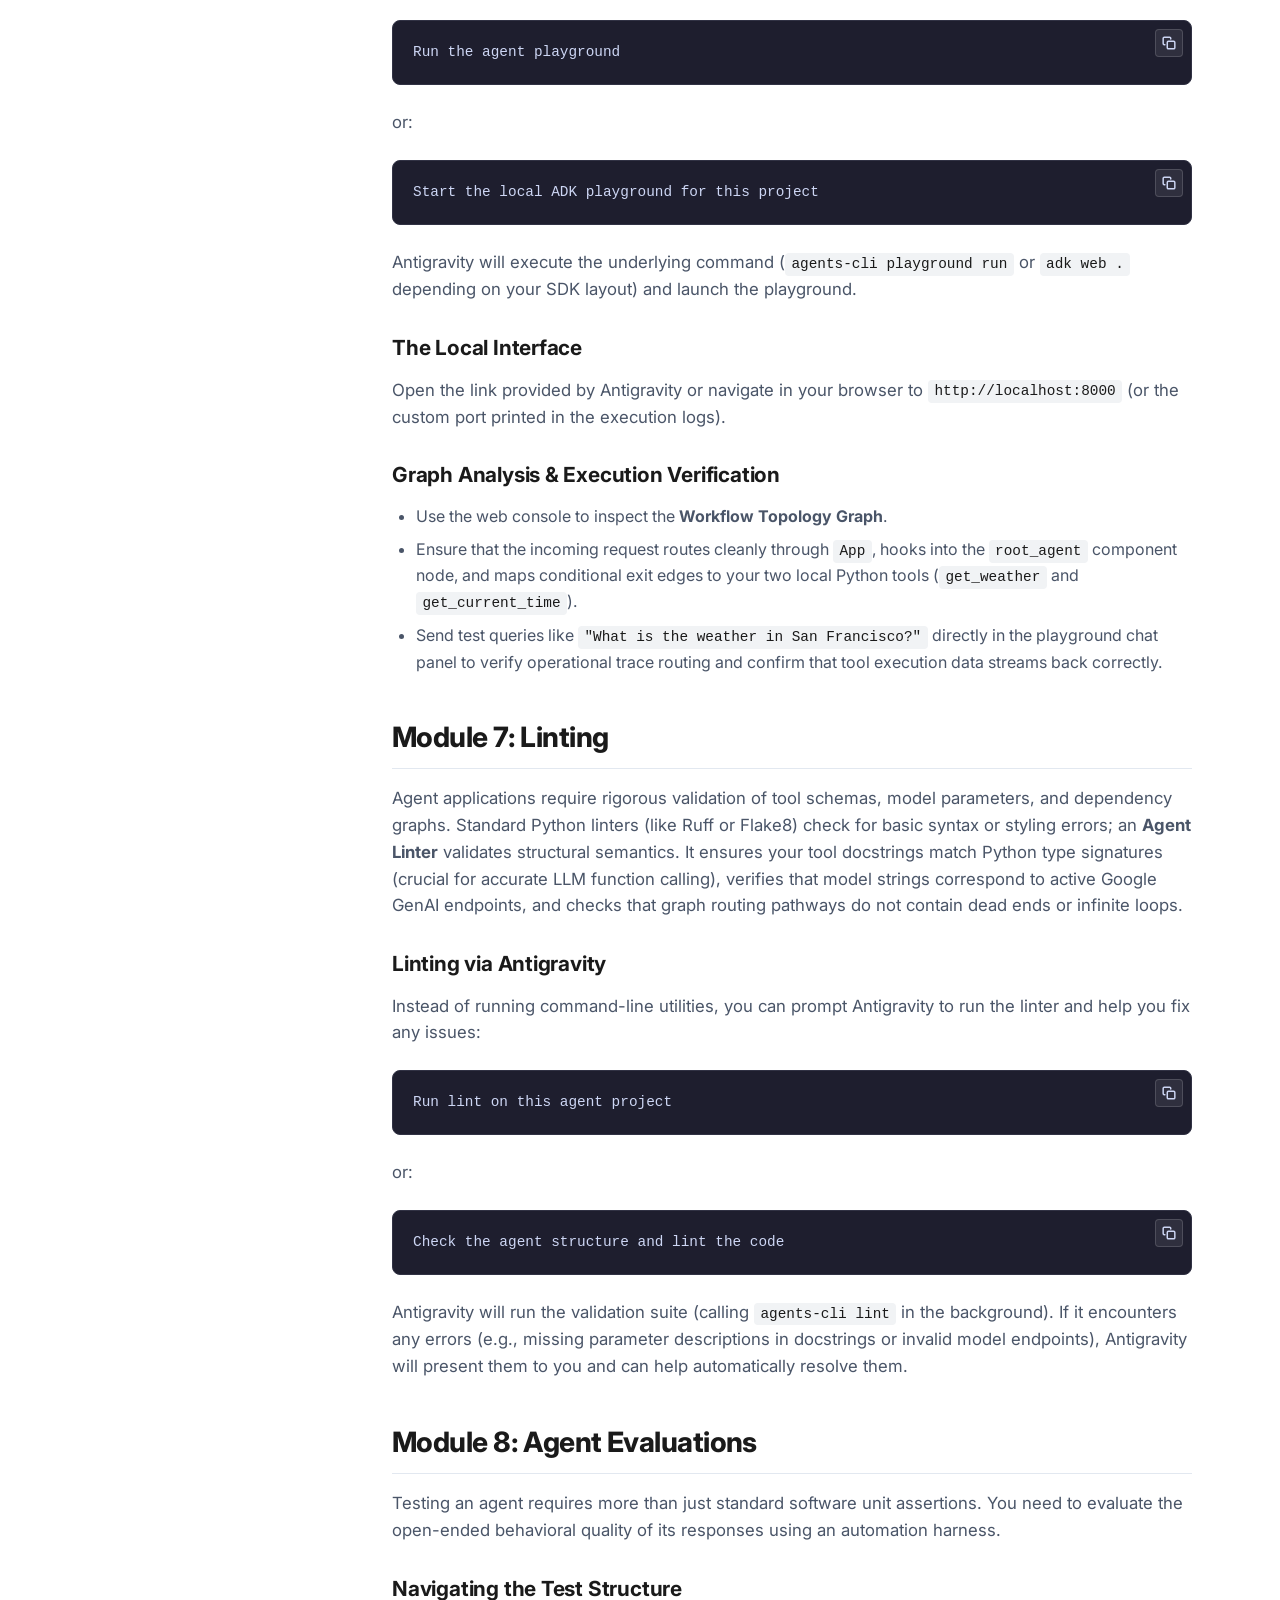
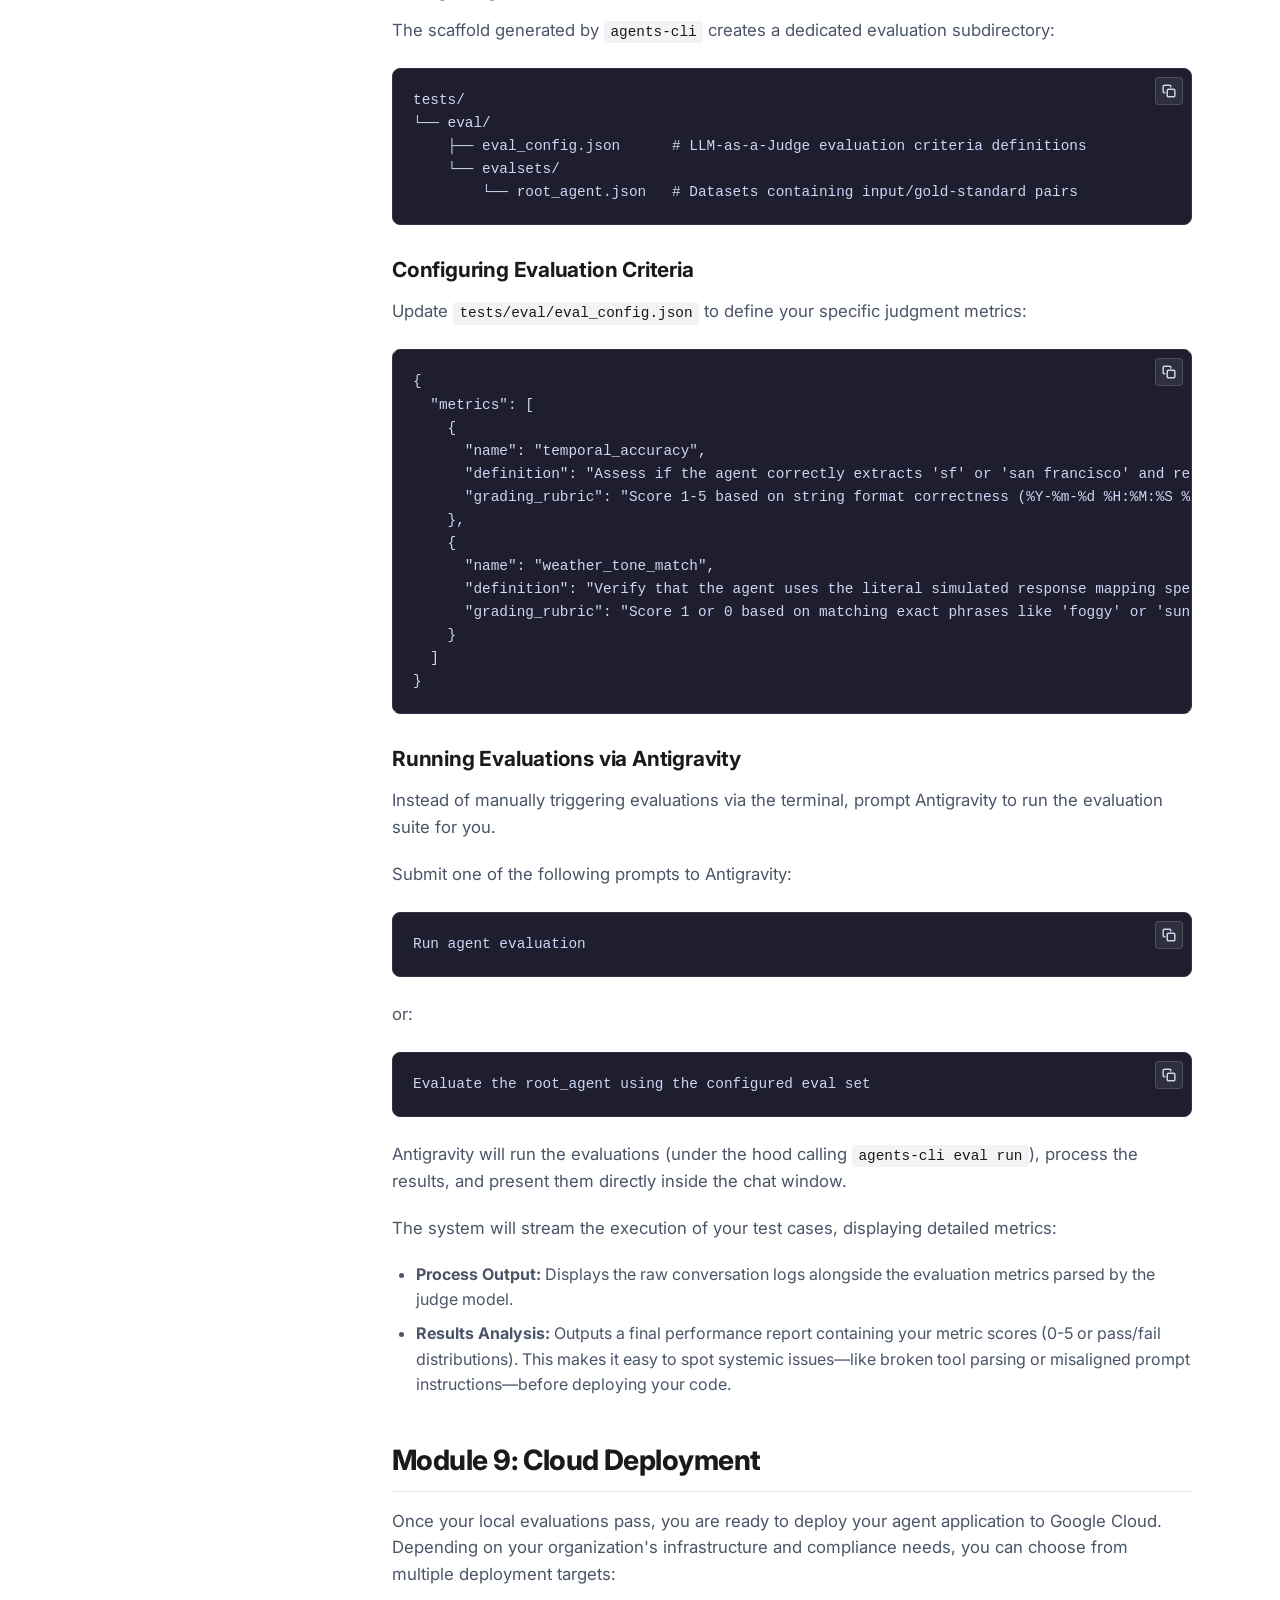
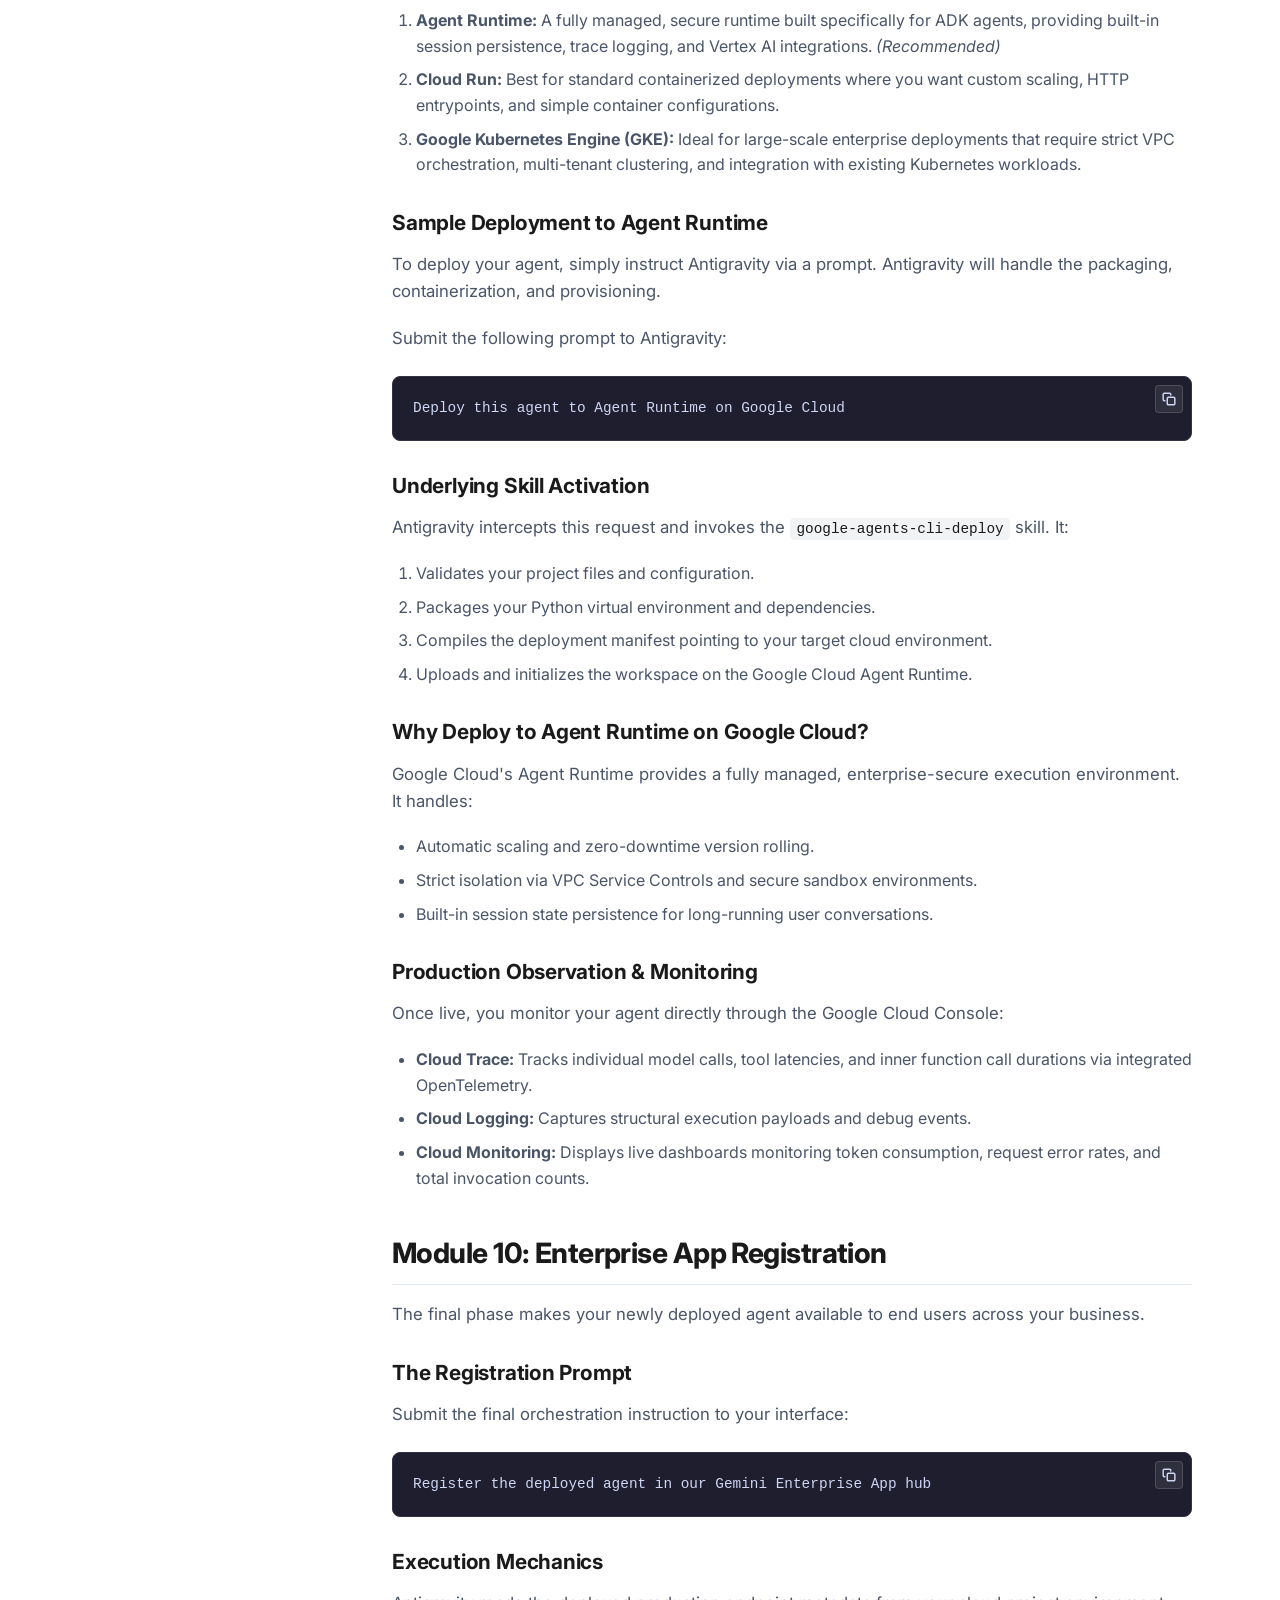
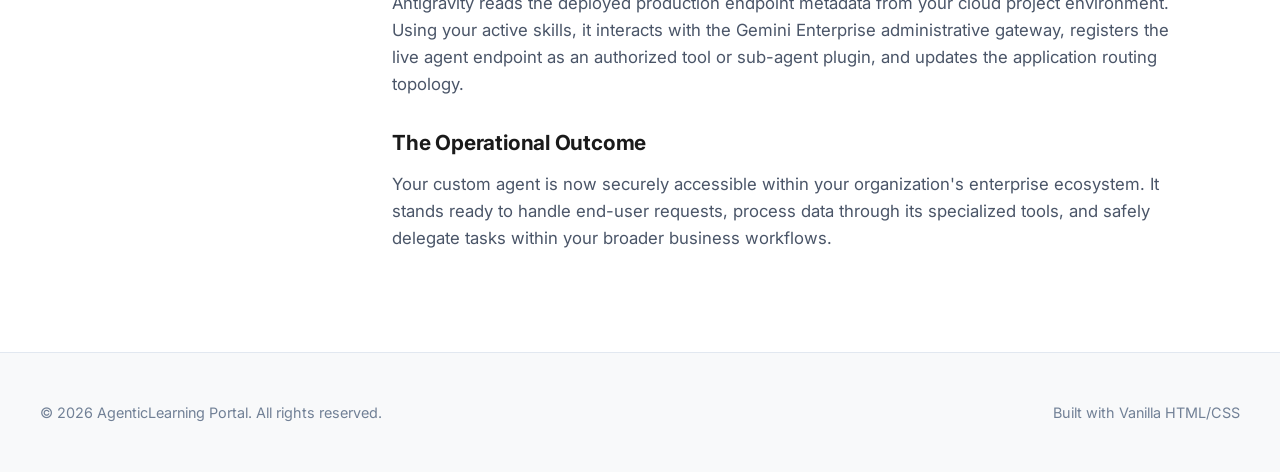
==== commit f8dcd098: "Detail Specification Driven Development and suggest detailed specs/PRDs in Module 4" ====
--- a/build-adk-agent-with-agy-and-agents-cli.html
+++ b/build-adk-agent-with-agy-and-agents-cli.html
@@ -160,7 +160,17 @@
 
           <section id="module-4">
             <h2>Module 4: Specification Driven Development</h2>
-            <p>To enable spec-driven agent development, you must capture design constraints cleanly in natural language before code generation occurs. Create a file named <code>plan.md</code> in your root directory with this markdown structure:</p>
+            <p><strong>Specification Driven Development (SDD)</strong> is a software engineering paradigm that places structured specifications and AI agents at the core of the development lifecycle. Instead of using basic trial-and-error prompting (often called "prompt-and-patch"), SDD prioritizes meticulous requirement gathering, architectural design, and test planning. It borrows the design rigor of the traditional Waterfall model but integrates it into a modern, agile feedback loop. Human engineers act as system architects, writing high-fidelity specifications which the AI agents consume as a Single Source of Truth (SSOT) to generate and verify code.</p>
+
+            <h3>Writing the Agent Specification</h3>
+            <p>To enable spec-driven development, you capture all design constraints, environment parameters, and tool logic in natural language before code generation occurs.</p>
+
+            <div class="callout callout-info">
+              <div class="callout-title">Note</div>
+              <p>The sample <code>plan.md</code> shown below is intentionally oversimplified for instructional purposes. In real-world enterprise applications, you should provide highly detailed system specifications or Product Requirement Documents (PRDs). The more detail and context you provide—including edge cases, strict input/output formats, and logical constraints—the more context the AI agent has to generate highly accurate code, minimizing iterations.</p>
+            </div>
+
+            <p>Create a file named <code>plan.md</code> in your root directory with this markdown structure:</p>
 
             <pre><code># Agent System Specification
 
